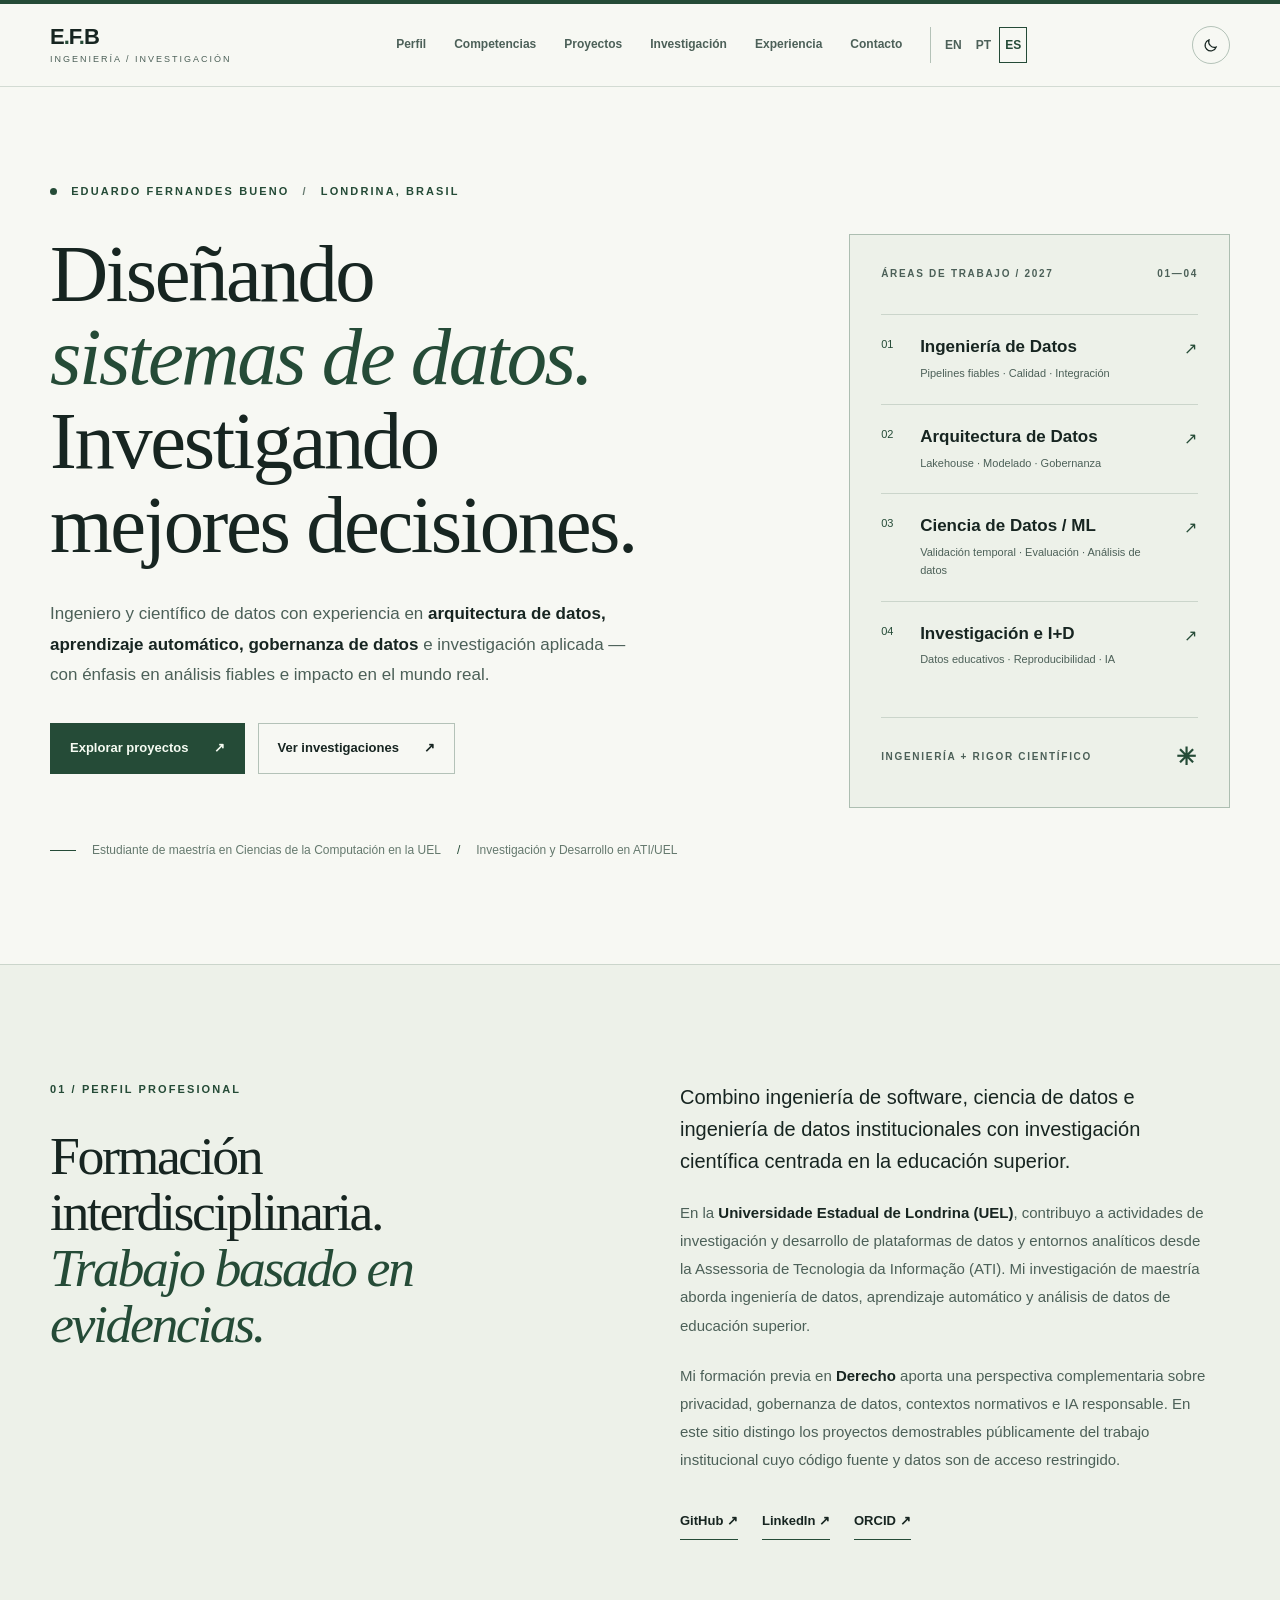
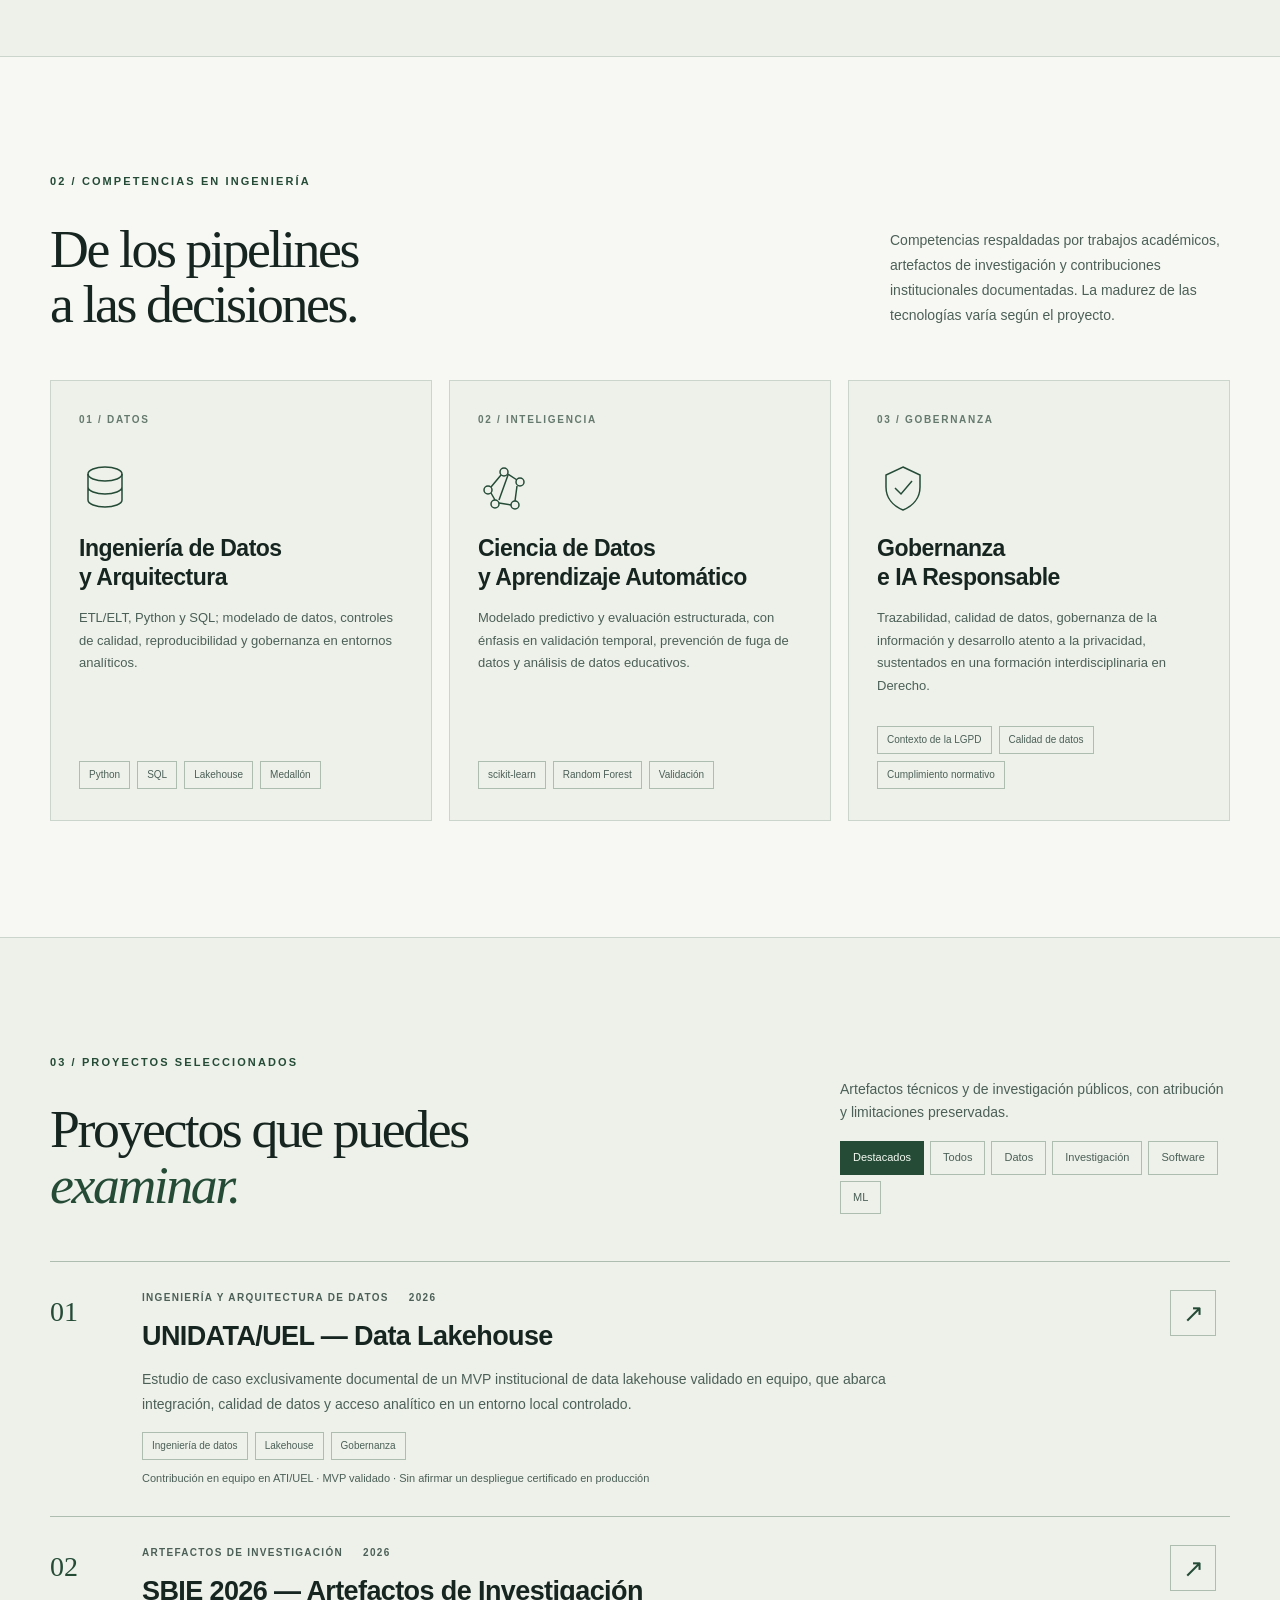
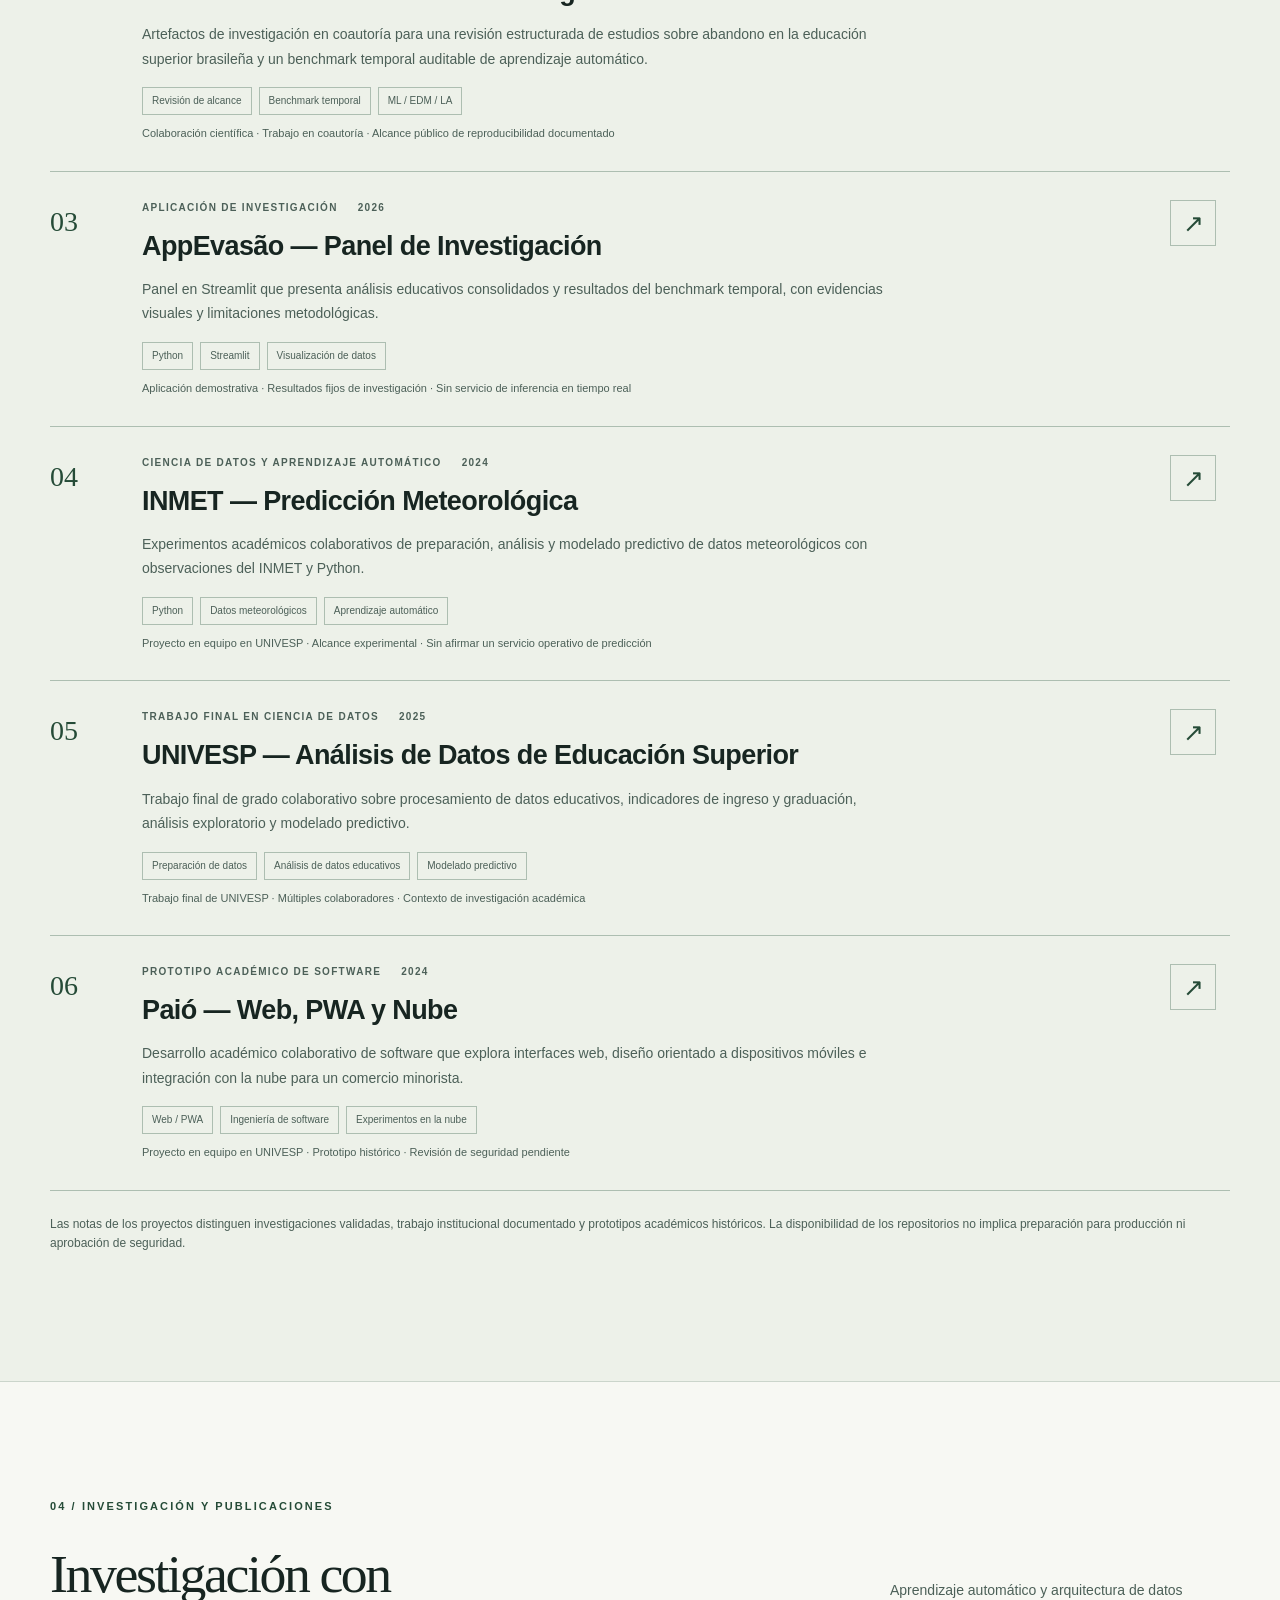
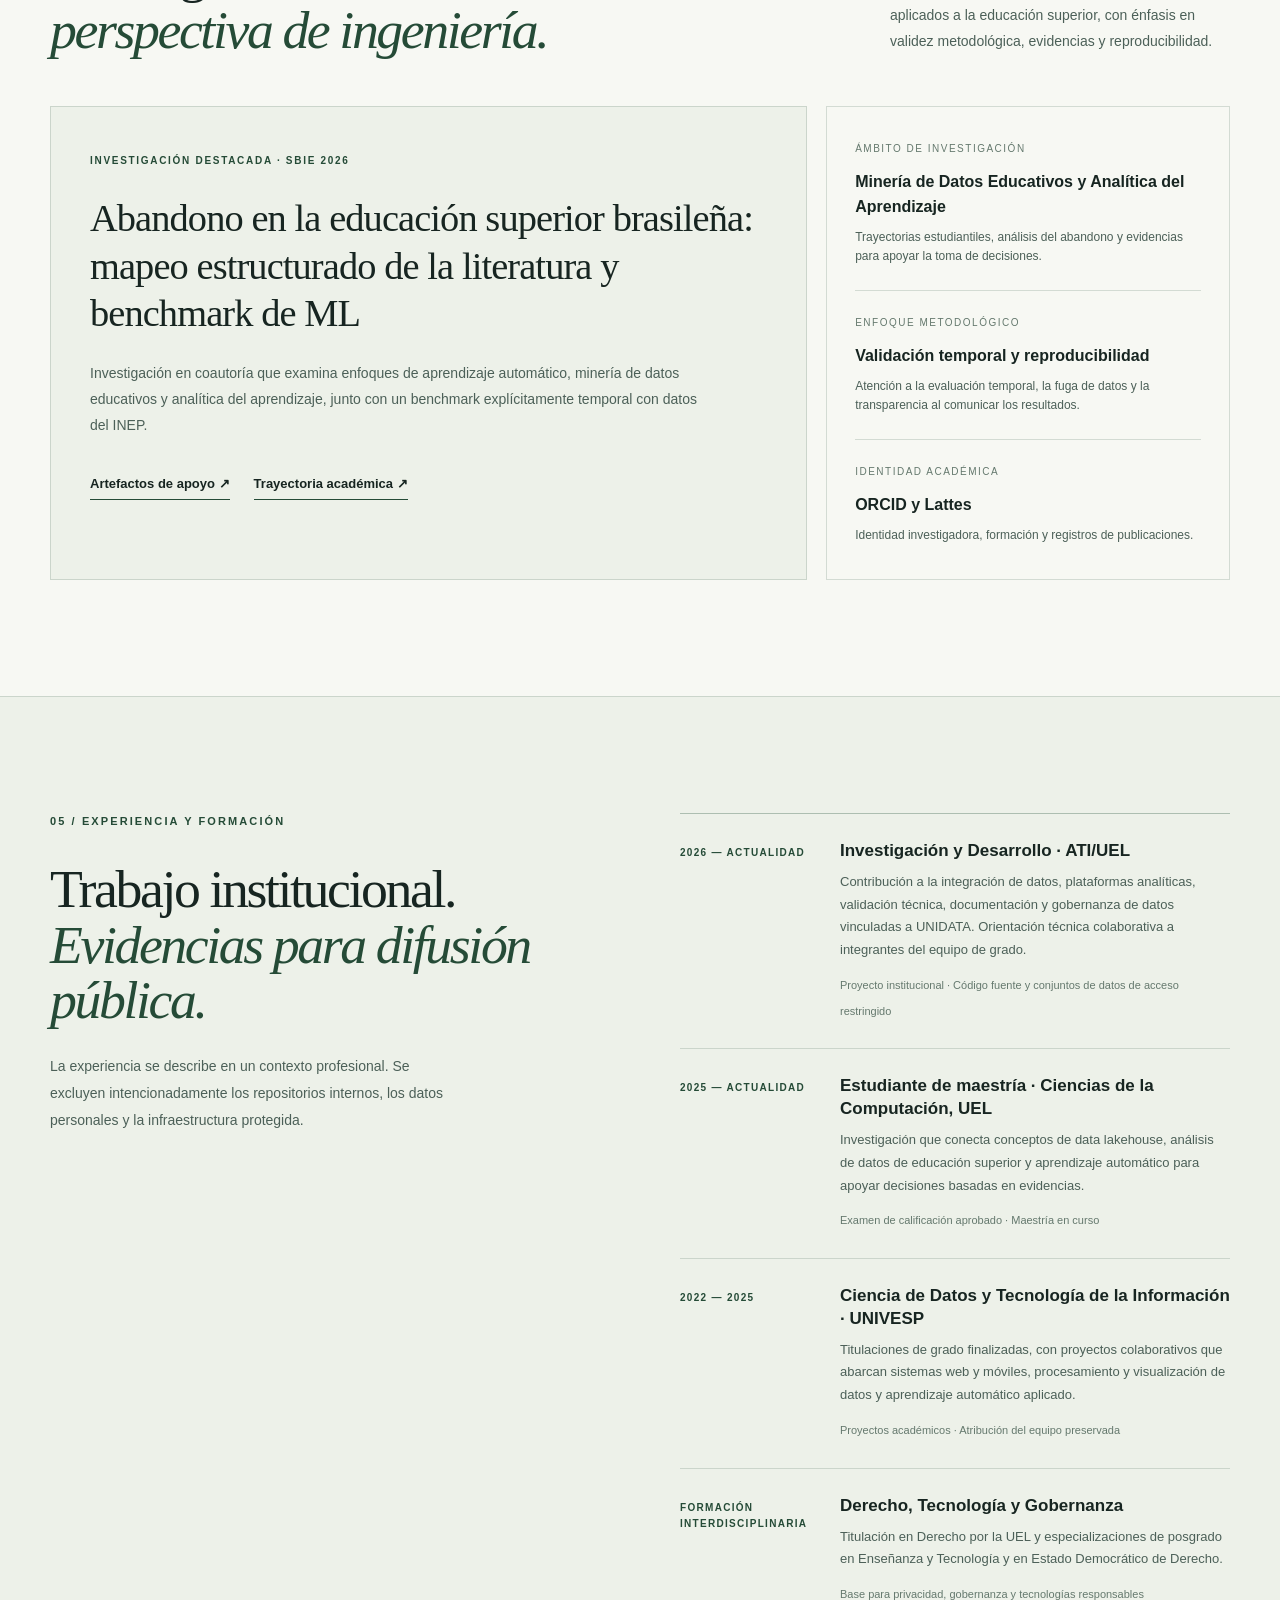
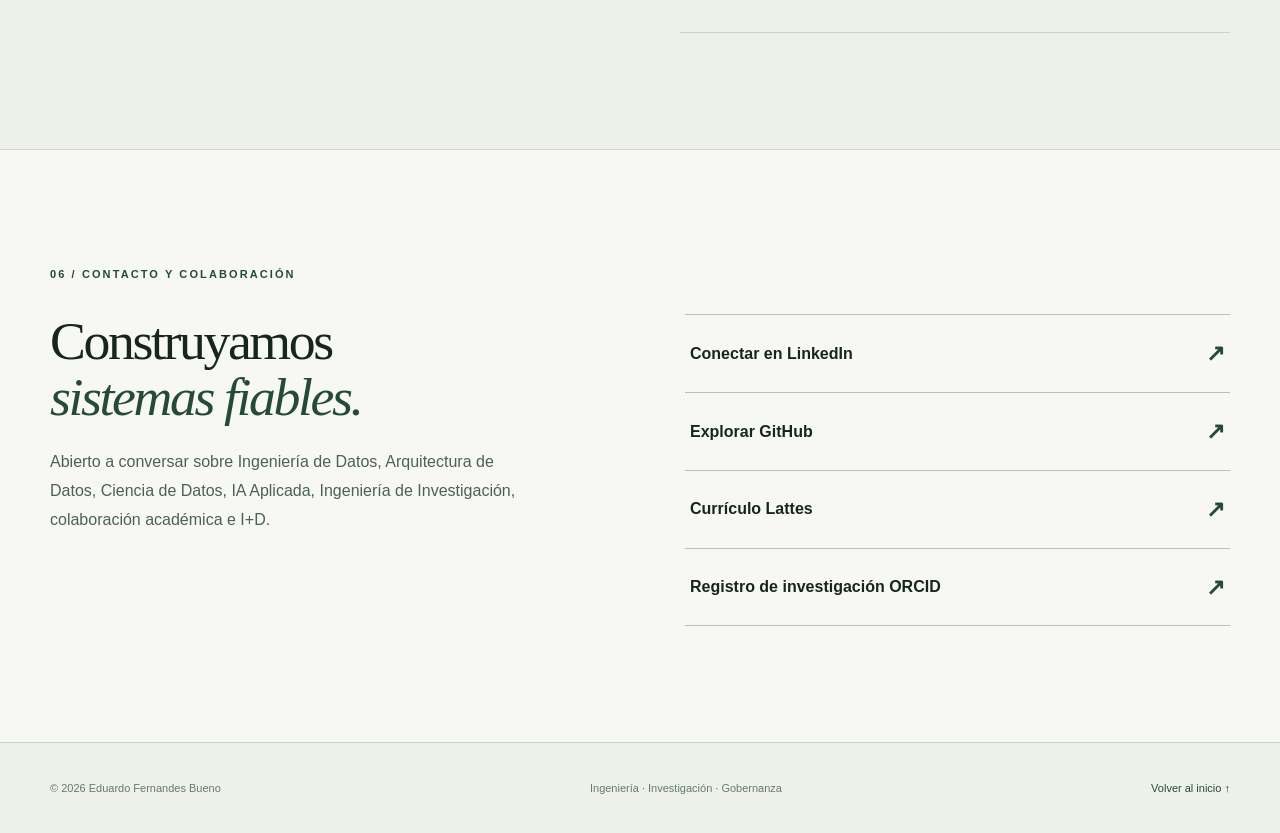
==== es/index.html @ fa6a8253 "feat(portfolio): add English Portuguese and Spanish language editions" ====
<!doctype html>
<html lang="es" data-theme="dark">
<head>
  <meta charset="utf-8">
  <meta name="viewport" content="width=device-width, initial-scale=1">
  <meta name="color-scheme" content="dark light">
  <meta name="description" content="Eduardo Fernandes Bueno — Ingeniero de Datos, Científico de Datos y estudiante de maestría en la UEL. Portafolio de arquitectura de datos, investigación en ML, gobernanza de datos e I+D aplicado.">
  <meta name="author" content="Eduardo Fernandes Bueno">
  <meta name="robots" content="index, follow">
  <link rel="canonical" href="https://eduardofernandesbueno.github.io/es/">
  <link rel="alternate" hreflang="en" href="https://eduardofernandesbueno.github.io/">
  <link rel="alternate" hreflang="pt-BR" href="https://eduardofernandesbueno.github.io/pt/">
  <link rel="alternate" hreflang="es" href="https://eduardofernandesbueno.github.io/es/">
  <link rel="alternate" hreflang="x-default" href="https://eduardofernandesbueno.github.io/">
  <meta property="og:locale" content="es_ES">
  <meta property="og:locale:alternate" content="en_US">
  <meta property="og:locale:alternate" content="pt_BR">
  <meta property="og:type" content="website">
  <meta property="og:site_name" content="Eduardo Fernandes Bueno · Ingeniería e Investigación">
  <meta property="og:title" content="Eduardo Fernandes Bueno | Ingeniería de Datos, ML e Investigación">
  <meta property="og:description" content="Ingeniería de datos basada en evidencias, aprendizaje automático aplicado e investigación en la intersección de tecnología, gobernanza y educación superior.">
  <meta property="og:url" content="https://eduardofernandesbueno.github.io/es/">
  <meta name="twitter:card" content="summary">
  <meta name="theme-color" content="#0d171a">
  <link rel="icon" href="/assets/favicon.svg" type="image/svg+xml">
  <link rel="stylesheet" href="/styles.css">
  <title>Eduardo Fernandes Bueno — Ingeniería de Datos, Aprendizaje Automático e Investigación</title>
  <script type="application/ld+json">
{
  "@context": "https://schema.org",
  "@graph": [
    {
      "@type": "Person",
      "name": "Eduardo Fernandes Bueno",
      "alternateName": "Eduardo F. Bueno",
      "url": "https://eduardofernandesbueno.github.io/",
      "description": "Ingeniero de Datos, Científico de Datos y estudiante de maestría en Ciencias de la Computación en la Universidade Estadual de Londrina, Brasil.",
      "affiliation": {
        "@type": "CollegeOrUniversity",
        "name": "State University of Londrina",
        "alternateName": "UEL",
        "url": "https://www.uel.br/"
      },
      "alumniOf": [
        {
          "@type": "CollegeOrUniversity",
          "name": "Virtual University of the State of São Paulo",
          "alternateName": "UNIVESP"
        },
        {
          "@type": "CollegeOrUniversity",
          "name": "State University of Londrina",
          "alternateName": "UEL"
        }
      ],
      "knowsAbout": [
        "Ingeniería de Datos",
        "Arquitectura de Datos",
        "Ciencia de Datos",
        "Aprendizaje Automático",
        "Gobernanza de Datos",
        "Minería de Datos Educativos",
        "Analítica del Aprendizaje"
      ],
      "sameAs": [
        "https://github.com/eduardofernandesbueno",
        "https://www.linkedin.com/in/eduardofernandesbueno/",
        "http://lattes.cnpq.br/8716619580595259",
        "https://orcid.org/0009-0000-8620-0211"
      ],
      "@id": "https://eduardofernandesbueno.github.io/#person"
    },
    {
      "@type": "WebPage",
      "@id": "https://eduardofernandesbueno.github.io/es/#webpage",
      "url": "https://eduardofernandesbueno.github.io/es/",
      "name": "Eduardo Fernandes Bueno — Ingeniería de Datos, Aprendizaje Automático e Investigación",
      "inLanguage": "es",
      "about": {
        "@id": "https://eduardofernandesbueno.github.io/#person"
      }
    }
  ]
}
  </script>
</head>
<body>
  <a class="skip-link" href="#main">Saltar al contenido</a>
  <div class="top-rule" aria-hidden="true"></div>
  <header class="site-header">
    <div class="container header-inner">
      <a class="brand" href="#home" aria-label="Eduardo Fernandes Bueno — inicio"><span class="brand-mark" aria-hidden="true">E<span>.</span>F<span>.</span>B</span><span class="brand-caption">INGENIERÍA / INVESTIGACIÓN</span></a>
      <nav class="site-nav" id="site-nav" aria-label="Navegación principal">
        <a href="#about">Perfil</a><a href="#expertise">Competencias</a><a href="#work">Proyectos</a><a href="#research">Investigación</a><a href="#experience">Experiencia</a><a href="#contact">Contacto</a>
        <div class="language-switcher" role="group" aria-label="Idioma"><a href="/" lang="en" hreflang="en" data-language-link aria-label="English">EN</a><a href="/pt/" lang="pt-BR" hreflang="pt-BR" data-language-link aria-label="Português brasileiro">PT</a><a href="/es/" lang="es" hreflang="es" data-language-link aria-label="Español" aria-current="page">ES</a></div>
      </nav>
      <div class="header-actions">
        <button class="icon-button" id="theme-toggle" type="button" aria-label="Cambiar tema de color" title="Alternar tema claro/oscuro"><svg aria-hidden="true" viewBox="0 0 24 24" fill="none" stroke="currentColor" stroke-width="1.7"><path d="M20 14.1A8 8 0 0 1 9.9 4 8 8 0 1 0 20 14.1Z"/></svg></button>
        <button class="icon-button mobile-menu" id="menu-toggle" type="button" aria-controls="site-nav" aria-expanded="false" aria-label="Abrir navegación"><svg aria-hidden="true" viewBox="0 0 24 24" fill="none" stroke="currentColor" stroke-width="1.8"><path d="M4 7h16M4 12h16M4 17h16"/></svg></button>
      </div>
    </div>
  </header>

  <main id="main">
    <section id="home" class="hero container" aria-labelledby="hero-title">
      <div class="hero-main">
        <p class="eyebrow"><span class="status-dot" aria-hidden="true"></span> EDUARDO FERNANDES BUENO <span class="divider-dot">/</span> LONDRINA, BRASIL</p>
        <h1 id="hero-title">Diseñando<br><em>sistemas de datos.</em><br>Investigando<br>mejores decisiones.</h1>
        <p class="hero-description">Ingeniero y científico de datos con experiencia en <strong>arquitectura de datos, aprendizaje automático, gobernanza de datos</strong> e investigación aplicada — con énfasis en análisis fiables e impacto en el mundo real.</p>
        <div class="hero-actions"><a class="button button-primary" href="#work">Explorar proyectos <span aria-hidden="true">↗</span></a><a class="button button-secondary" href="#research">Ver investigaciones <span aria-hidden="true">↗</span></a></div>
        <div class="hero-bottom"><span class="mini-rule" aria-hidden="true"></span><span>Estudiante de maestría en Ciencias de la Computación en la UEL</span><span class="slash">/</span><span>Investigación y Desarrollo en ATI/UEL</span></div>
      </div>
      <aside class="hero-panel" aria-label="Áreas de trabajo">
        <div class="panel-top"><span>ÁREAS DE TRABAJO / 2027</span><span aria-hidden="true">01—04</span></div>
        <div class="focus-list">
          <div class="focus-row"><span class="focus-number">01</span><div><strong>Ingeniería de Datos</strong><small>Pipelines fiables · Calidad · Integración</small></div><span class="focus-arrow" aria-hidden="true">↗</span></div>
          <div class="focus-row"><span class="focus-number">02</span><div><strong>Arquitectura de Datos</strong><small>Lakehouse · Modelado · Gobernanza</small></div><span class="focus-arrow" aria-hidden="true">↗</span></div>
          <div class="focus-row"><span class="focus-number">03</span><div><strong>Ciencia de Datos / ML</strong><small>Validación temporal · Evaluación · Análisis de datos</small></div><span class="focus-arrow" aria-hidden="true">↗</span></div>
          <div class="focus-row"><span class="focus-number">04</span><div><strong>Investigación e I+D</strong><small>Datos educativos · Reproducibilidad · IA</small></div><span class="focus-arrow" aria-hidden="true">↗</span></div>
        </div>
        <div class="panel-bottom"><span>INGENIERÍA + RIGOR CIENTÍFICO</span><span class="small-asterisk">✳</span></div>
      </aside>
    </section>

    <section id="about" class="section section-contrast">
      <div class="container about-grid">
        <div><p class="section-label">01 / PERFIL PROFESIONAL</p><h2>Formación interdisciplinaria.<br><em>Trabajo basado en evidencias.</em></h2></div>
        <div class="body-column"><p class="lead">Combino ingeniería de software, ciencia de datos e ingeniería de datos institucionales con investigación científica centrada en la educación superior.</p><p>En la <strong>Universidade Estadual de Londrina (UEL)</strong>, contribuyo a actividades de investigación y desarrollo de plataformas de datos y entornos analíticos desde la Assessoria de Tecnologia da Informação (ATI). Mi investigación de maestría aborda ingeniería de datos, aprendizaje automático y análisis de datos de educación superior.</p><p>Mi formación previa en <strong>Derecho</strong> aporta una perspectiva complementaria sobre privacidad, gobernanza de datos, contextos normativos e IA responsable. En este sitio distingo los proyectos demostrables públicamente del trabajo institucional cuyo código fuente y datos son de acceso restringido.</p><div class="inline-links"><a href="https://github.com/eduardofernandesbueno" target="_blank" rel="noopener noreferrer">GitHub ↗</a><a href="https://www.linkedin.com/in/eduardofernandesbueno/" target="_blank" rel="noopener noreferrer">LinkedIn ↗</a><a href="https://orcid.org/0009-0000-8620-0211" target="_blank" rel="noopener noreferrer">ORCID ↗</a></div></div>
      </div>
    </section>

    <section id="expertise" class="section container">
      <div class="section-heading"><div><p class="section-label">02 / COMPETENCIAS EN INGENIERÍA</p><h2>De los pipelines<br>a las decisiones.</h2></div><p class="section-aside">Competencias respaldadas por trabajos académicos, artefactos de investigación y contribuciones institucionales documentadas. La madurez de las tecnologías varía según el proyecto.</p></div>
      <div class="expertise-grid">
        <article class="expertise-card"><span class="card-index">01 / DATOS</span><div class="expertise-icon" aria-hidden="true"><svg viewBox="0 0 52 52" fill="none" stroke="currentColor" stroke-width="1.5"><ellipse cx="26" cy="12" rx="17" ry="7"/><path d="M9 12v13c0 4 8 7 17 7s17-3 17-7V12M9 25v13c0 4 8 7 17 7s17-3 17-7V25"/></svg></div><h3>Ingeniería de Datos<br>y Arquitectura</h3><p>ETL/ELT, Python y SQL; modelado de datos, controles de calidad, reproducibilidad y gobernanza en entornos analíticos.</p><div class="tags"><span>Python</span><span>SQL</span><span>Lakehouse</span><span>Medallón</span></div></article>
        <article class="expertise-card"><span class="card-index">02 / INTELIGENCIA</span><div class="expertise-icon" aria-hidden="true"><svg viewBox="0 0 52 52" fill="none" stroke="currentColor" stroke-width="1.5"><circle cx="10" cy="28" r="4"/><circle cx="26" cy="10" r="4"/><circle cx="42" cy="20" r="4"/><circle cx="37" cy="43" r="4"/><circle cx="17" cy="42" r="4"/><path d="m13 25 10-12m7-1 9 6m0 6-2 15M21 41l12 2M13 31l4 7m13-25-9 25"/></svg></div><h3>Ciencia de Datos<br>y Aprendizaje Automático</h3><p>Modelado predictivo y evaluación estructurada, con énfasis en validación temporal, prevención de fuga de datos y análisis de datos educativos.</p><div class="tags"><span>scikit-learn</span><span>Random Forest</span><span>Validación</span></div></article>
        <article class="expertise-card"><span class="card-index">03 / GOBERNANZA</span><div class="expertise-icon" aria-hidden="true"><svg viewBox="0 0 52 52" fill="none" stroke="currentColor" stroke-width="1.5"><path d="m26 5 17 8v12c0 11-7 19-17 23C16 44 9 36 9 25V13L26 5Z"/><path d="m18 26 6 6 11-13"/></svg></div><h3>Gobernanza<br>e IA Responsable</h3><p>Trazabilidad, calidad de datos, gobernanza de la información y desarrollo atento a la privacidad, sustentados en una formación interdisciplinaria en Derecho.</p><div class="tags"><span>Contexto de la LGPD</span><span>Calidad de datos</span><span>Cumplimiento normativo</span></div></article>
      </div>
    </section>

    <section id="work" class="section section-work">
      <div class="container">
        <div class="section-heading"><div><p class="section-label">03 / PROYECTOS SELECCIONADOS</p><h2>Proyectos que puedes<br><em>examinar.</em></h2></div><div class="work-tools"><p>Artefactos técnicos y de investigación públicos, con atribución y limitaciones preservadas.</p><div class="filter-controls" role="group" aria-label="Filtrar proyectos seleccionados"><button type="button" class="filter active" data-filter="featured" aria-pressed="true">Destacados</button><button type="button" class="filter" data-filter="all" aria-pressed="false">Todos</button><button type="button" class="filter" data-filter="data" aria-pressed="false">Datos</button><button type="button" class="filter" data-filter="research" aria-pressed="false">Investigación</button><button type="button" class="filter" data-filter="software" aria-pressed="false">Software</button><button type="button" class="filter" data-filter="ml" aria-pressed="false">ML</button></div></div></div>
        <div class="projects" id="project-list">
          <article class="project" data-categories="data research">
            <div class="project-number" aria-hidden="true">01</div>
            <div class="project-content">
              <div class="project-meta"><span>INGENIERÍA Y ARQUITECTURA DE DATOS</span><span>2026</span></div>
              <h3>UNIDATA/UEL — Data Lakehouse</h3>
              <p>Estudio de caso exclusivamente documental de un MVP institucional de data lakehouse validado en equipo, que abarca integración, calidad de datos y acceso analítico en un entorno local controlado.</p>
              <div class="project-tags"><span>Ingeniería de datos</span><span>Lakehouse</span><span>Gobernanza</span></div>
              <div class="project-note">Contribución en equipo en ATI/UEL · MVP validado · Sin afirmar un despliegue certificado en producción</div>
            </div>
            <a class="project-link" href="https://github.com/eduardofernandesbueno/unidata-uel-data-lakehouse-2026" target="_blank" rel="noopener noreferrer" aria-label="Abrir repositorio UNIDATA/UEL — Data Lakehouse (se abre en una pestaña nueva)"><span aria-hidden="true">↗</span></a>
          </article>
          <article class="project" data-categories="research ml">
            <div class="project-number" aria-hidden="true">02</div>
            <div class="project-content">
              <div class="project-meta"><span>ARTEFACTOS DE INVESTIGACIÓN</span><span>2026</span></div>
              <h3>SBIE 2026 — Artefactos de Investigación</h3>
              <p>Artefactos de investigación en coautoría para una revisión estructurada de estudios sobre abandono en la educación superior brasileña y un benchmark temporal auditable de aprendizaje automático.</p>
              <div class="project-tags"><span>Revisión de alcance</span><span>Benchmark temporal</span><span>ML / EDM / LA</span></div>
              <div class="project-note">Colaboración científica · Trabajo en coautoría · Alcance público de reproducibilidad documentado</div>
            </div>
            <a class="project-link" href="https://github.com/eduardofernandesbueno/sbie2026-evasao-ensino-superior-artefatos" target="_blank" rel="noopener noreferrer" aria-label="Abrir repositorio SBIE 2026 — Artefactos de Investigación (se abre en una pestaña nueva)"><span aria-hidden="true">↗</span></a>
          </article>
          <article class="project" data-categories="research software ml">
            <div class="project-number" aria-hidden="true">03</div>
            <div class="project-content">
              <div class="project-meta"><span>APLICACIÓN DE INVESTIGACIÓN</span><span>2026</span></div>
              <h3>AppEvasão — Panel de Investigación</h3>
              <p>Panel en Streamlit que presenta análisis educativos consolidados y resultados del benchmark temporal, con evidencias visuales y limitaciones metodológicas.</p>
              <div class="project-tags"><span>Python</span><span>Streamlit</span><span>Visualización de datos</span></div>
              <div class="project-note">Aplicación demostrativa · Resultados fijos de investigación · Sin servicio de inferencia en tiempo real</div>
            </div>
            <a class="project-link" href="https://github.com/eduardofernandesbueno/appevasao-sbie-deploy" target="_blank" rel="noopener noreferrer" aria-label="Abrir repositorio AppEvasão — Panel de Investigación (se abre en una pestaña nueva)"><span aria-hidden="true">↗</span></a>
          </article>
          <article class="project" data-categories="data ml">
            <div class="project-number" aria-hidden="true">04</div>
            <div class="project-content">
              <div class="project-meta"><span>CIENCIA DE DATOS Y APRENDIZAJE AUTOMÁTICO</span><span>2024</span></div>
              <h3>INMET — Predicción Meteorológica</h3>
              <p>Experimentos académicos colaborativos de preparación, análisis y modelado predictivo de datos meteorológicos con observaciones del INMET y Python.</p>
              <div class="project-tags"><span>Python</span><span>Datos meteorológicos</span><span>Aprendizaje automático</span></div>
              <div class="project-note">Proyecto en equipo en UNIVESP · Alcance experimental · Sin afirmar un servicio operativo de predicción</div>
            </div>
            <a class="project-link" href="https://github.com/eduardofernandesbueno/project-04-univesp-inmet-weather-forecasting-2024" target="_blank" rel="noopener noreferrer" aria-label="Abrir repositorio INMET — Predicción Meteorológica (se abre en una pestaña nueva)"><span aria-hidden="true">↗</span></a>
          </article>
          <article class="project" data-categories="data ml">
            <div class="project-number" aria-hidden="true">05</div>
            <div class="project-content">
              <div class="project-meta"><span>TRABAJO FINAL EN CIENCIA DE DATOS</span><span>2025</span></div>
              <h3>UNIVESP — Análisis de Datos de Educación Superior</h3>
              <p>Trabajo final de grado colaborativo sobre procesamiento de datos educativos, indicadores de ingreso y graduación, análisis exploratorio y modelado predictivo.</p>
              <div class="project-tags"><span>Preparación de datos</span><span>Análisis de datos educativos</span><span>Modelado predictivo</span></div>
              <div class="project-note">Trabajo final de UNIVESP · Múltiples colaboradores · Contexto de investigación académica</div>
            </div>
            <a class="project-link" href="https://github.com/eduardofernandesbueno/univesp-higher-education-dropout-2025" target="_blank" rel="noopener noreferrer" aria-label="Abrir repositorio UNIVESP — Análisis de Datos de Educación Superior (se abre en una pestaña nueva)"><span aria-hidden="true">↗</span></a>
          </article>
          <article class="project" data-categories="software">
            <div class="project-number" aria-hidden="true">06</div>
            <div class="project-content">
              <div class="project-meta"><span>PROTOTIPO ACADÉMICO DE SOFTWARE</span><span>2024</span></div>
              <h3>Paió — Web, PWA y Nube</h3>
              <p>Desarrollo académico colaborativo de software que explora interfaces web, diseño orientado a dispositivos móviles e integración con la nube para un comercio minorista.</p>
              <div class="project-tags"><span>Web / PWA</span><span>Ingeniería de software</span><span>Experimentos en la nube</span></div>
              <div class="project-note">Proyecto en equipo en UNIVESP · Prototipo histórico · Revisión de seguridad pendiente</div>
            </div>
            <a class="project-link" href="https://github.com/eduardofernandesbueno/project-03-univesp-paio-pwa-cloud-app-2024" target="_blank" rel="noopener noreferrer" aria-label="Abrir repositorio Paió — Web, PWA y Nube (se abre en una pestaña nueva)"><span aria-hidden="true">↗</span></a>
          </article>
          <article class="project" data-categories="data research software ml" data-secondary hidden>
            <div class="project-number" aria-hidden="true">07</div>
            <div class="project-content">
              <div class="project-meta"><span>APRENDIZAJE AUTOMÁTICO EN EDUCACIÓN</span><span>2025</span></div>
              <h3>Abandono en Educación Superior — Streamlit e INEP/MEC</h3>
              <p>Aplicación exploratoria de aprendizaje automático desarrollada en una asignatura de maestría de la UEL, que combina Python, Streamlit, Pandas y scikit-learn para analizar datos educativos y experimentar de forma interactiva con modelos usando datos del INEP/MEC.</p>
              <div class="project-tags"><span>Python</span><span>Streamlit</span><span>scikit-learn</span></div>
              <div class="project-note">Prototipo experimental académico · Limitaciones de evaluación de modelos documentadas</div>
            </div>
            <a class="project-link" href="https://github.com/eduardofernandesbueno/streamlit-evasao-inep-2025" target="_blank" rel="noopener noreferrer" aria-label="Abrir repositorio Abandono en Educación Superior — Streamlit e INEP/MEC (se abre en una pestaña nueva)"><span aria-hidden="true">↗</span></a>
          </article>
          <article class="project" data-categories="data ml" data-secondary hidden>
            <div class="project-number" aria-hidden="true">08</div>
            <div class="project-content">
              <div class="project-meta"><span>CIENCIA DE DATOS EXPLORATORIA</span><span>2025</span></div>
              <h3>Educación Superior — Experimentos de ML</h3>
              <p>Extensión experimental del trabajo final de Ciencia de Datos de UNIVESP, que explora Python, flujos de trabajo en Jupyter Notebook, organización y preprocesamiento de datos y métodos de aprendizaje automático aplicados a la educación.</p>
              <div class="project-tags"><span>Python</span><span>Jupyter</span><span>Preprocesamiento de datos</span></div>
              <div class="project-note">Trabajo académico exploratorio · No se presenta como un pipeline completo y validado para producción</div>
            </div>
            <a class="project-link" href="https://github.com/eduardofernandesbueno/higher-education-ml-experiments-2025" target="_blank" rel="noopener noreferrer" aria-label="Abrir repositorio Educación Superior — Experimentos de ML (se abre en una pestaña nueva)"><span aria-hidden="true">↗</span></a>
          </article>
          <article class="project" data-categories="research software data" data-secondary hidden>
            <div class="project-number" aria-hidden="true">09</div>
            <div class="project-content">
              <div class="project-meta"><span>INTERACCIÓN PERSONA–ORDENADOR</span><span>2025</span></div>
              <h3>Análisis de Datos Educativos — IPO y Accesibilidad</h3>
              <p>Trabajo colaborativo de una asignatura de maestría de la UEL que investiga usabilidad, accesibilidad e interacción con paneles educativos mediante las heurísticas de Nielsen, los principios de WCAG 2.2 y mejoras exploratorias de interfaz.</p>
              <div class="project-tags"><span>IPO</span><span>WCAG 2.2</span><span>Accesibilidad</span></div>
              <div class="project-note">Trabajo académico colaborativo de asignatura · Evaluación exploratoria, sin certificación de conformidad en accesibilidad</div>
            </div>
            <a class="project-link" href="https://github.com/eduardofernandesbueno/uel-hci-educational-dashboard-2025" target="_blank" rel="noopener noreferrer" aria-label="Abrir repositorio Análisis de Datos Educativos — IPO y Accesibilidad (se abre en una pestaña nueva)"><span aria-hidden="true">↗</span></a>
          </article>
          <article class="project" data-categories="software data" data-secondary hidden>
            <div class="project-number" aria-hidden="true">10</div>
            <div class="project-content">
              <div class="project-meta"><span>WEB FULL-STACK Y NUBE</span><span>2023</span></div>
              <h3>Paió — Web Full-Stack e Integración con la Nube</h3>
              <p>Proyecto colaborativo de UNIVESP que amplía una aplicación web de gestión de clientes con HTML5, CSS3, Bootstrap, JavaScript, PHP, MySQL, integración con Microsoft Azure y evaluación exploratoria de accesibilidad.</p>
              <div class="project-tags"><span>PHP</span><span>MySQL</span><span>Microsoft Azure</span></div>
              <div class="project-note">Software académico colaborativo · Prototipo histórico y experimentos de integración con la nube</div>
            </div>
            <a class="project-link" href="https://github.com/eduardofernandesbueno/project-02-univesp-paio-web-cloud-2023" target="_blank" rel="noopener noreferrer" aria-label="Abrir repositorio Paió — Web Full-Stack e Integración con la Nube (se abre en una pestaña nueva)"><span aria-hidden="true">↗</span></a>
          </article>
          <article class="project" data-categories="software data" data-secondary hidden>
            <div class="project-number" aria-hidden="true">11</div>
            <div class="project-content">
              <div class="project-meta"><span>DESARROLLO WEB FULL-STACK</span><span>2023</span></div>
              <h3>Paió — Aplicación Web de Gestión de Clientes</h3>
              <p>Prototipo inicial de aplicación web colaborativa de UNIVESP para el registro de clientes y la persistencia de datos relacionales con HTML5, CSS3, Bootstrap, PHP, SQL y MySQL.</p>
              <div class="project-tags"><span>PHP</span><span>MySQL</span><span>Bootstrap</span></div>
              <div class="project-note">Prototipo académico colaborativo · Integración con base de datos local e implementación histórica</div>
            </div>
            <a class="project-link" href="https://github.com/eduardofernandesbueno/project-01-univesp-paio-customer-management-2023" target="_blank" rel="noopener noreferrer" aria-label="Abrir repositorio Paió — Aplicación Web de Gestión de Clientes (se abre en una pestaña nueva)"><span aria-hidden="true">↗</span></a>
          </article>
        </div>
        <p class="work-footnote">Las notas de los proyectos distinguen investigaciones validadas, trabajo institucional documentado y prototipos académicos históricos. La disponibilidad de los repositorios no implica preparación para producción ni aprobación de seguridad.</p>
      </div>

    </section>

    <section id="research" class="section container">
      <div class="section-heading"><div><p class="section-label">04 / INVESTIGACIÓN Y PUBLICACIONES</p><h2>Investigación con<br><em>perspectiva de ingeniería.</em></h2></div><p class="section-aside">Aprendizaje automático y arquitectura de datos aplicados a la educación superior, con énfasis en validez metodológica, evidencias y reproducibilidad.</p></div>
      <div class="research-layout"><div class="research-feature"><span class="research-tag">INVESTIGACIÓN DESTACADA · SBIE 2026</span><h3>Abandono en la educación superior brasileña: mapeo estructurado de la literatura y benchmark de ML</h3><p>Investigación en coautoría que examina enfoques de aprendizaje automático, minería de datos educativos y analítica del aprendizaje, junto con un benchmark explícitamente temporal con datos del INEP.</p><div class="research-actions"><a class="text-arrow" href="https://github.com/eduardofernandesbueno/sbie2026-evasao-ensino-superior-artefatos" target="_blank" rel="noopener noreferrer">Artefactos de apoyo <span aria-hidden="true">↗</span></a><a class="text-arrow" href="http://lattes.cnpq.br/8716619580595259" target="_blank" rel="noopener noreferrer">Trayectoria académica <span aria-hidden="true">↗</span></a></div></div><div class="research-side"><div class="side-item"><span>ÁMBITO DE INVESTIGACIÓN</span><strong>Minería de Datos Educativos y Analítica del Aprendizaje</strong><p>Trayectorias estudiantiles, análisis del abandono y evidencias para apoyar la toma de decisiones.</p></div><div class="side-item"><span>ENFOQUE METODOLÓGICO</span><strong>Validación temporal y reproducibilidad</strong><p>Atención a la evaluación temporal, la fuga de datos y la transparencia al comunicar los resultados.</p></div><div class="side-item"><span>IDENTIDAD ACADÉMICA</span><strong>ORCID y Lattes</strong><p>Identidad investigadora, formación y registros de publicaciones.</p></div></div></div>
    </section>

    <section id="experience" class="section section-contrast"><div class="container experience-grid"><div><p class="section-label">05 / EXPERIENCIA Y FORMACIÓN</p><h2>Trabajo institucional.<br><em>Evidencias para difusión pública.</em></h2><p class="experience-intro">La experiencia se describe en un contexto profesional. Se excluyen intencionadamente los repositorios internos, los datos personales y la infraestructura protegida.</p></div><div class="timeline"><article class="timeline-item"><span>2026 — ACTUALIDAD</span><div><h3>Investigación y Desarrollo · ATI/UEL</h3><p>Contribución a la integración de datos, plataformas analíticas, validación técnica, documentación y gobernanza de datos vinculadas a UNIDATA. Orientación técnica colaborativa a integrantes del equipo de grado.</p><small>Proyecto institucional · Código fuente y conjuntos de datos de acceso restringido</small></div></article><article class="timeline-item"><span>2025 — ACTUALIDAD</span><div><h3>Estudiante de maestría · Ciencias de la Computación, UEL</h3><p>Investigación que conecta conceptos de data lakehouse, análisis de datos de educación superior y aprendizaje automático para apoyar decisiones basadas en evidencias.</p><small>Examen de calificación aprobado · Maestría en curso</small></div></article><article class="timeline-item"><span>2022 — 2025</span><div><h3>Ciencia de Datos y Tecnología de la Información · UNIVESP</h3><p>Titulaciones de grado finalizadas, con proyectos colaborativos que abarcan sistemas web y móviles, procesamiento y visualización de datos y aprendizaje automático aplicado.</p><small>Proyectos académicos · Atribución del equipo preservada</small></div></article><article class="timeline-item"><span>FORMACIÓN INTERDISCIPLINARIA</span><div><h3>Derecho, Tecnología y Gobernanza</h3><p>Titulación en Derecho por la UEL y especializaciones de posgrado en Enseñanza y Tecnología y en Estado Democrático de Derecho.</p><small>Base para privacidad, gobernanza y tecnologías responsables</small></div></article></div></div></section>

    <section id="contact" class="section contact-section container"><p class="section-label">06 / CONTACTO Y COLABORACIÓN</p><div class="contact-grid"><div><h2>Construyamos<br><em>sistemas fiables.</em></h2><p>Abierto a conversar sobre Ingeniería de Datos, Arquitectura de Datos, Ciencia de Datos, IA Aplicada, Ingeniería de Investigación, colaboración académica e I+D.</p></div><div class="contact-links"><a href="https://www.linkedin.com/in/eduardofernandesbueno/" target="_blank" rel="noopener noreferrer"><span>Conectar en LinkedIn</span><span aria-hidden="true">↗</span></a><a href="https://github.com/eduardofernandesbueno" target="_blank" rel="noopener noreferrer"><span>Explorar GitHub</span><span aria-hidden="true">↗</span></a><a href="http://lattes.cnpq.br/8716619580595259" target="_blank" rel="noopener noreferrer"><span>Currículo Lattes</span><span aria-hidden="true">↗</span></a><a href="https://orcid.org/0009-0000-8620-0211" target="_blank" rel="noopener noreferrer"><span>Registro de investigación ORCID</span><span aria-hidden="true">↗</span></a></div></div></section>
  </main>
  <footer class="site-footer"><div class="container footer-inner"><span>© <span id="year">2026</span> Eduardo Fernandes Bueno</span><span>Ingeniería · Investigación · Gobernanza</span><a href="#home">Volver al inicio ↑</a></div></footer>
  <script src="/script.js" defer></script>
</body>
</html>
---- styles.css ----
:root {--bg:#0d171a;--bg-2:#101e20;--bg-3:#152429;--ink:#f1f4ee;--muted:#a5b3b0;--quiet:#7e918e;--accent:#d3f2ca;--accent-dark:#17271f;--border:rgba(205,228,217,.15);--border-strong:rgba(205,228,217,.28);--body-font:ui-sans-serif,-apple-system,BlinkMacSystemFont,"Segoe UI",Arial,sans-serif;--display-font:Georgia,"Times New Roman",serif}
html[data-theme="light"] {--bg:#f7f8f3;--bg-2:#edf1e9;--bg-3:#e4eadf;--ink:#172521;--muted:#4c6058;--quiet:#65796e;--accent:#254b37;--accent-dark:#f5fbf2;--border:rgba(26,71,48,.16);--border-strong:rgba(26,71,48,.3)}
*{box-sizing:border-box}html{scroll-behavior:smooth;scroll-padding-top:88px}body{background:var(--bg);color:var(--ink);font:400 16px/1.6 var(--body-font);margin:0;-webkit-font-smoothing:antialiased}a{color:inherit;text-decoration:none}a:focus-visible,button:focus-visible{outline:3px solid var(--accent);outline-offset:4px}button{font:inherit}button,a{ -webkit-tap-highlight-color:transparent}::selection{background:var(--accent);color:var(--bg)}.container{width:min(1180px,calc(100% - 80px));margin-inline:auto}.top-rule{height:4px;background:var(--accent)}.skip-link{position:absolute;left:16px;top:-80px;padding:10px;background:var(--accent);color:var(--bg);z-index:1000}.skip-link:focus{top:12px}.site-header{position:sticky;top:0;z-index:40;background:var(--bg);border-bottom:1px solid var(--border)}.header-inner{min-height:82px;display:flex;align-items:center;justify-content:space-between;gap:26px}.brand{display:flex;flex-direction:column;line-height:1}.brand-mark{font-weight:800;font-size:22px;letter-spacing:-1px}.brand-mark span{color:var(--accent)}.brand-caption{font-size:9px;letter-spacing:2px;color:var(--muted);margin-top:7px}.site-nav{display:flex;gap:28px;align-items:center}.site-nav a{color:var(--muted);font-size:12px;font-weight:600;transition:color .2s}.site-nav a:hover{color:var(--ink)}.header-actions{display:flex;gap:8px}.icon-button{background:transparent;color:var(--ink);border:1px solid var(--border-strong);width:38px;height:38px;display:inline-grid;place-items:center;border-radius:50%;cursor:pointer}.icon-button svg{width:17px;height:17px}.mobile-menu{display:none}.hero{display:grid;grid-template-columns:minmax(0,1.6fr) minmax(320px,.82fr);gap:56px;padding-block:96px 104px;align-items:center}.eyebrow,.section-label{font-size:11px;letter-spacing:2.1px;font-weight:700;color:var(--accent);margin:0 0 31px}.status-dot{display:inline-block;width:7px;height:7px;border-radius:50%;background:var(--accent);margin-right:9px}.divider-dot{color:var(--quiet);padding-inline:8px}.hero h1,.section h2{font-family:var(--display-font);font-weight:400;line-height:1.04;letter-spacing:-2.4px}.hero h1{font-size:clamp(58px,6.3vw,96px);margin:0 0 32px}.hero h1 em,.section h2 em{font-weight:400;color:var(--accent)}.hero-description{color:var(--muted);font-size:17px;max-width:590px;margin:0 0 32px;line-height:1.8}.hero-description strong{color:var(--ink);font-weight:550}.hero-actions{display:flex;flex-wrap:wrap;gap:13px;margin-bottom:67px}.button{display:inline-flex;align-items:center;justify-content:space-between;gap:25px;padding:14px 19px;min-width:190px;font-size:13px;font-weight:700;border:1px solid var(--border-strong);transition:transform .2s,background .2s}.button:hover{transform:translateY(-2px)}.button-primary{background:var(--accent);color:var(--accent-dark);border-color:var(--accent)}.button-secondary{color:var(--ink)}.hero-bottom{display:flex;gap:16px;flex-wrap:wrap;align-items:center;color:var(--quiet);font-size:12px}.mini-rule{width:26px;height:1px;background:var(--accent)}.slash{color:var(--accent)}.hero-panel{border:1px solid var(--border-strong);background:var(--bg-2);padding:31px}.panel-top,.panel-bottom{display:flex;justify-content:space-between;align-items:center;font-weight:700;letter-spacing:1.7px;font-size:10px;color:var(--muted)}.focus-list{padding:32px 0 27px}.focus-row{display:grid;grid-template-columns:24px 1fr 14px;gap:15px;align-items:start;border-top:1px solid var(--border);padding:21px 0}.focus-number{color:var(--accent);font-size:11px}.focus-row strong{display:block;font-size:17px;line-height:1.35;margin-bottom:6px}.focus-row small{display:block;font-size:11px;color:var(--muted)}.focus-arrow{color:var(--accent)}.panel-bottom{border-top:1px solid var(--border);padding-top:20px}.small-asterisk{font-size:24px;color:var(--accent)}.section{padding-block:116px}.section-contrast{background:var(--bg-2);border-block:1px solid var(--border)}.about-grid,.experience-grid{display:grid;grid-template-columns:1fr 1fr;gap:80px}.section h2{font-size:clamp(40px,4.2vw,66px);margin:0}.body-column{max-width:530px;color:var(--muted);font-size:15px;line-height:1.88}.body-column p{margin:0 0 22px}.body-column .lead{font-size:20px;line-height:1.6;color:var(--ink)}.body-column strong{color:var(--ink);font-weight:650}.inline-links{display:flex;flex-wrap:wrap;gap:24px;margin-top:35px}.inline-links a,.text-arrow{font-size:13px;font-weight:700;border-bottom:1px solid var(--accent);padding-bottom:5px;color:var(--ink)}.section-heading{display:flex;justify-content:space-between;gap:40px;align-items:end;margin-bottom:47px}.section-heading h2{margin:0}.section-aside{max-width:340px;font-size:14px;color:var(--muted);margin:0 0 5px;line-height:1.8}.expertise-grid{display:grid;grid-template-columns:repeat(3,minmax(0,1fr));gap:17px}.expertise-card{border:1px solid var(--border);padding:31px 28px;background:var(--bg-2);min-height:408px;display:flex;flex-direction:column}.card-index{font-size:10px;letter-spacing:1.7px;color:var(--quiet);font-weight:700}.expertise-icon{width:58px;height:58px;color:var(--accent);margin-top:34px}.expertise-icon svg{width:52px;height:52px}.expertise-card h3{font-size:23px;line-height:1.25;letter-spacing:-.5px;margin:14px 0 15px}.expertise-card p{color:var(--muted);font-size:13px;line-height:1.75;margin:0 0 28px}.tags,.project-tags{display:flex;flex-wrap:wrap;gap:7px;margin-top:auto}.tags span,.project-tags span{font-size:10px;border:1px solid var(--border-strong);color:var(--muted);padding:5px 9px}.section-work{background:var(--bg-2);border-block:1px solid var(--border)}.work-tools{max-width:390px}.work-tools p{color:var(--muted);font-size:14px;margin:0 0 18px}.filter-controls{display:flex;flex-wrap:wrap;gap:6px}.filter{border:1px solid var(--border-strong);background:transparent;color:var(--muted);padding:7px 12px;font-size:11px;cursor:pointer}.filter.active,.filter:hover{background:var(--accent);color:var(--accent-dark);border-color:var(--accent)}.projects{border-top:1px solid var(--border-strong)}.project{display:grid;grid-template-columns:70px 1fr 60px;gap:22px;padding:28px 0;border-bottom:1px solid var(--border-strong);align-items:start}.project[hidden]{display:none}.project-number{font-family:var(--display-font);font-size:28px;color:var(--accent)}.project-content{min-width:0}.project-meta{display:flex;flex-wrap:wrap;gap:6px 20px;letter-spacing:1.3px;font-size:10px;color:var(--muted);font-weight:700}.project h3{font-size:27px;letter-spacing:-.6px;margin:9px 0}.project-content>p{color:var(--muted);font-size:14px;max-width:750px;line-height:1.75;margin:0 0 16px}.project-tags{margin:0 0 10px}.project-note{font-size:11px;color:var(--muted)}.project-link{border:1px solid var(--border-strong);height:46px;width:46px;display:grid;place-items:center;font-size:25px;color:var(--accent);transition:background .2s}.project-link:hover{background:var(--bg-3)}.work-footnote{font-size:12px;color:var(--muted);margin-top:24px}.research-layout{display:grid;grid-template-columns:1.5fr .8fr;gap:19px}.research-feature{background:var(--bg-2);padding:39px;border:1px solid var(--border)}.research-tag{font-size:10px;letter-spacing:1.7px;color:var(--accent);font-weight:700}.research-feature h3{font-family:var(--display-font);font-size:clamp(31px,3vw,44px);font-weight:400;line-height:1.23;letter-spacing:-.9px;margin:24px 0}.research-feature p{color:var(--muted);font-size:14px;line-height:1.85;max-width:620px}.research-actions{display:flex;flex-wrap:wrap;gap:24px;margin-top:35px}.research-side{border:1px solid var(--border);padding:10px 28px}.side-item{border-bottom:1px solid var(--border);padding:24px 0}.side-item:last-child{border-bottom:0}.side-item>span{display:block;font-size:10px;letter-spacing:1.5px;color:var(--quiet);margin-bottom:12px}.side-item strong{font-size:16px}.side-item p{color:var(--muted);font-size:12px;margin:8px 0 0}.experience-intro{color:var(--muted);max-width:400px;margin-top:24px;font-size:14px;line-height:1.9}.timeline{border-top:1px solid var(--border-strong)}.timeline-item{display:grid;grid-template-columns:140px 1fr;gap:20px;border-bottom:1px solid var(--border);padding:26px 0}.timeline-item>span{font-size:10px;letter-spacing:1.3px;color:var(--accent);font-weight:700;margin-top:5px}.timeline-item h3{font-size:17px;line-height:1.35;margin:0 0 8px}.timeline-item p{font-size:13px;color:var(--muted);line-height:1.75;margin:0 0 9px}.timeline-item small{font-size:11px;color:var(--quiet)}.contact-grid{display:grid;grid-template-columns:1fr 1fr;gap:90px}.contact-grid p{max-width:480px;color:var(--muted);margin-top:22px;line-height:1.8}.contact-links{border-top:1px solid var(--border-strong)}.contact-links a{display:flex;justify-content:space-between;align-items:center;font-weight:650;font-size:16px;border-bottom:1px solid var(--border-strong);padding:20px 5px}.contact-links a span:last-child{font-size:23px;color:var(--accent)}.contact-links a:hover{color:var(--accent)}.site-footer{background:var(--bg-2);border-top:1px solid var(--border)}.footer-inner{min-height:90px;display:flex;align-items:center;justify-content:space-between;gap:20px;color:var(--quiet);font-size:11px}.footer-inner a{color:var(--accent)}
@media (max-width:1020px){.container{width:min(100% - 48px,1180px)}.site-nav{gap:17px}.site-nav a{font-size:11px}.hero{gap:26px;grid-template-columns:minmax(0,1fr) minmax(290px,.82fr)}.hero h1{font-size:clamp(57px,6vw,76px)}.about-grid,.experience-grid{gap:40px}.expertise-card{padding:25px 22px}.contact-grid{gap:50px}}
@media (max-width:760px){html{scroll-padding-top:70px}.container{width:calc(100% - 36px)}.header-inner{min-height:68px}.mobile-menu{display:inline-grid}.site-nav{position:absolute;top:68px;left:0;right:0;padding:12px 18px 20px;background:var(--bg);border-bottom:1px solid var(--border-strong);display:none;flex-direction:column;align-items:stretch;gap:0}.site-nav.open{display:flex}.site-nav a{font-size:14px;padding:11px;border-bottom:1px solid var(--border)}.hero{grid-template-columns:1fr;padding-block:56px 65px;gap:34px}.hero h1{font-size:clamp(48px,10vw,74px);letter-spacing:-1.8px}.eyebrow{font-size:10px;letter-spacing:1.2px}.hero-description{font-size:15px}.hero-actions{margin-bottom:35px}.hero-bottom{font-size:11px;gap:10px}.hero-panel{padding:24px}.focus-list{padding:12px 0}.section{padding-block:77px}.section h2{letter-spacing:-1.5px}.about-grid,.experience-grid,.contact-grid{grid-template-columns:1fr;gap:32px}.section-heading{align-items:start;display:block}.section-aside{margin-top:22px;max-width:550px}.expertise-grid{grid-template-columns:1fr}.expertise-card{min-height:320px}.expertise-icon{margin-top:24px}.work-tools{margin-top:20px}.project{grid-template-columns:30px minmax(0,1fr) 44px;gap:12px;padding-block:26px}.project h3{font-size:21px}.project-link{height:44px;width:44px;font-size:20px}.research-layout{grid-template-columns:1fr}.research-feature{padding:26px}.timeline-item{grid-template-columns:100px 1fr;gap:13px}.footer-inner{flex-wrap:wrap;padding-block:25px;justify-content:flex-start}.footer-inner span:nth-child(2){display:none}}
@media (max-width:390px){.hero h1{font-size:46px}.hero-actions{flex-direction:column}.button{justify-content:space-between}.timeline-item{display:block}.timeline-item>span{display:block;margin-bottom:8px}.project{grid-template-columns:minmax(0,1fr) 44px}.project-number{display:none}.brand-caption{letter-spacing:1.2px}}
@media (prefers-reduced-motion:reduce){html{scroll-behavior:auto}*,*::before,*::after{animation-duration:.01ms!important;transition-duration:.01ms!important}}

/* Language navigation shares the header palette and mobile menu. */
.site-nav .language-switcher{display:flex;align-items:center;gap:2px;padding-left:8px;border-left:1px solid var(--border-strong)}
.site-nav .language-switcher a{display:inline-grid;place-items:center;min-width:28px;min-height:36px;padding:4px;font-size:12px;line-height:1.4;border:1px solid transparent}
.site-nav .language-switcher a[aria-current="page"]{color:var(--accent);border-color:var(--accent)}
@media (max-width:760px){.site-nav .language-switcher{margin-top:12px;padding-left:0;border-left:0;gap:8px}.site-nav .language-switcher a{min-width:44px;min-height:44px;font-size:14px}}
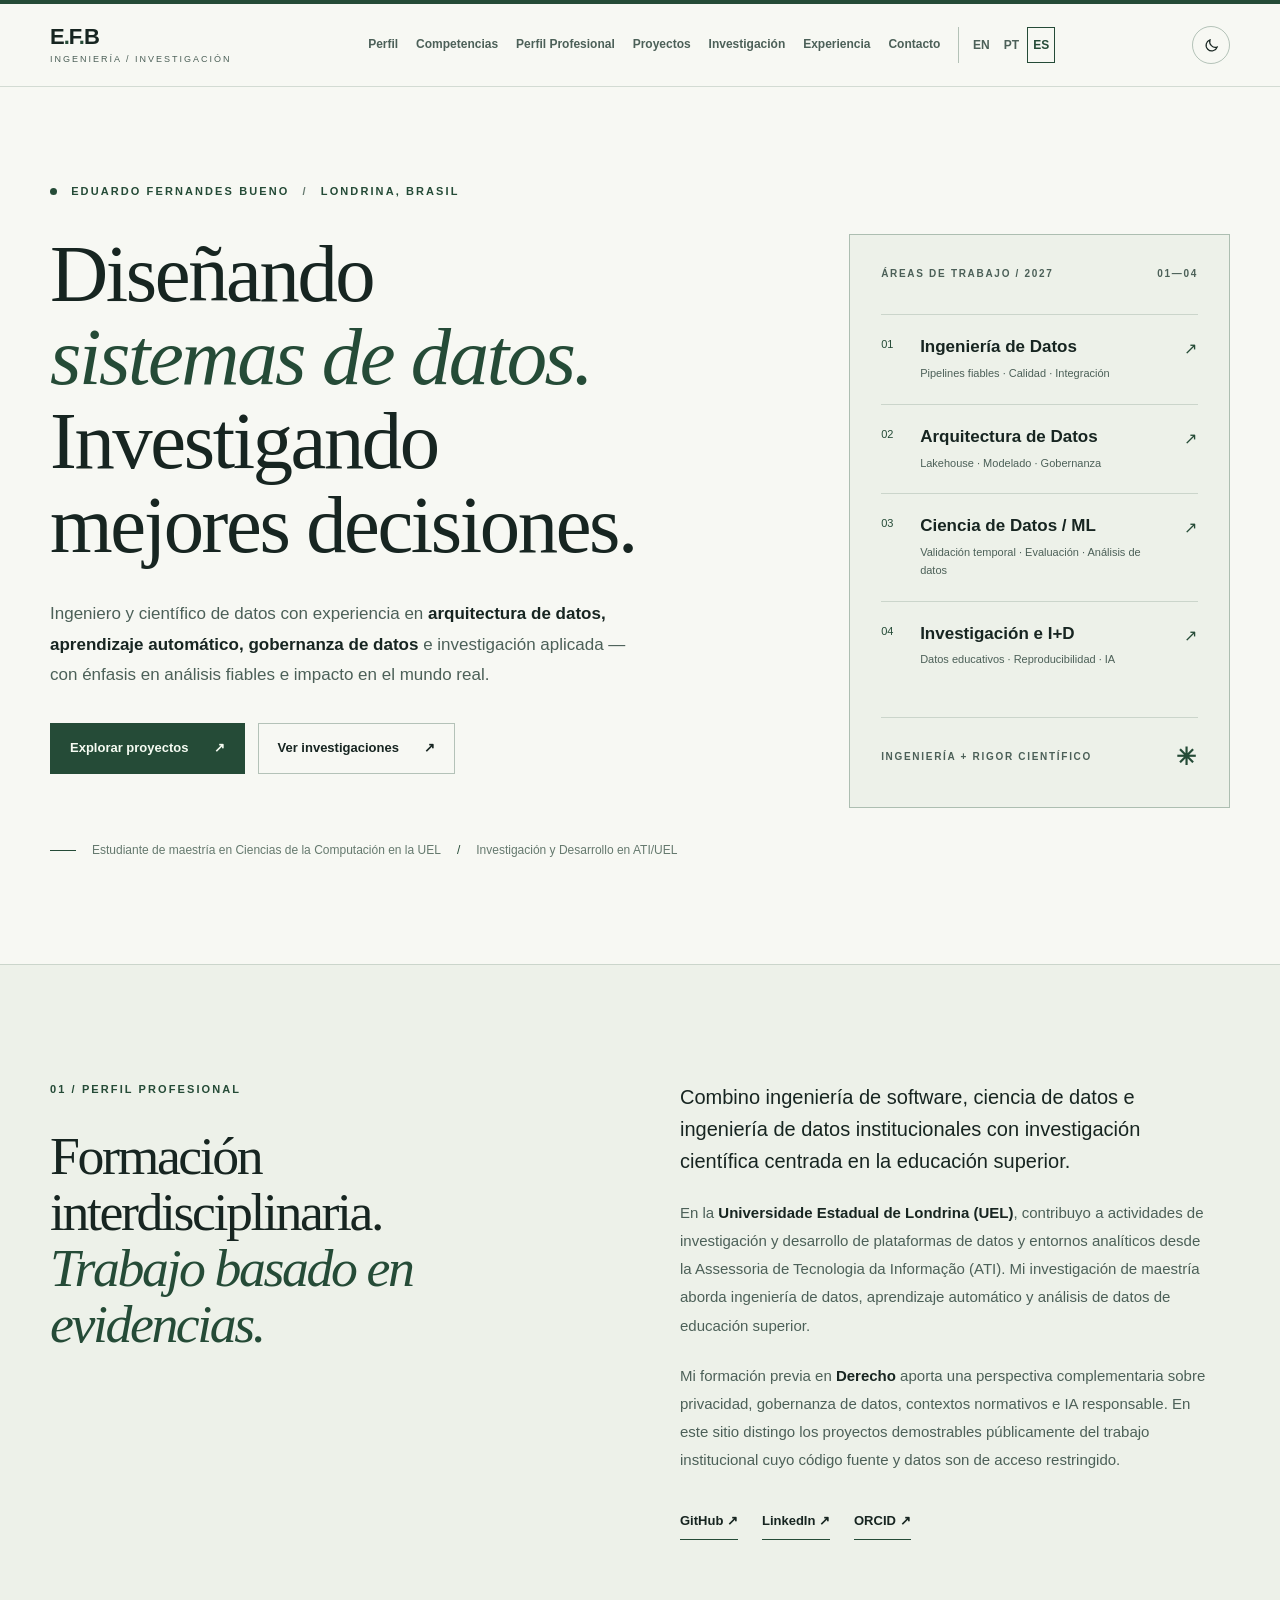
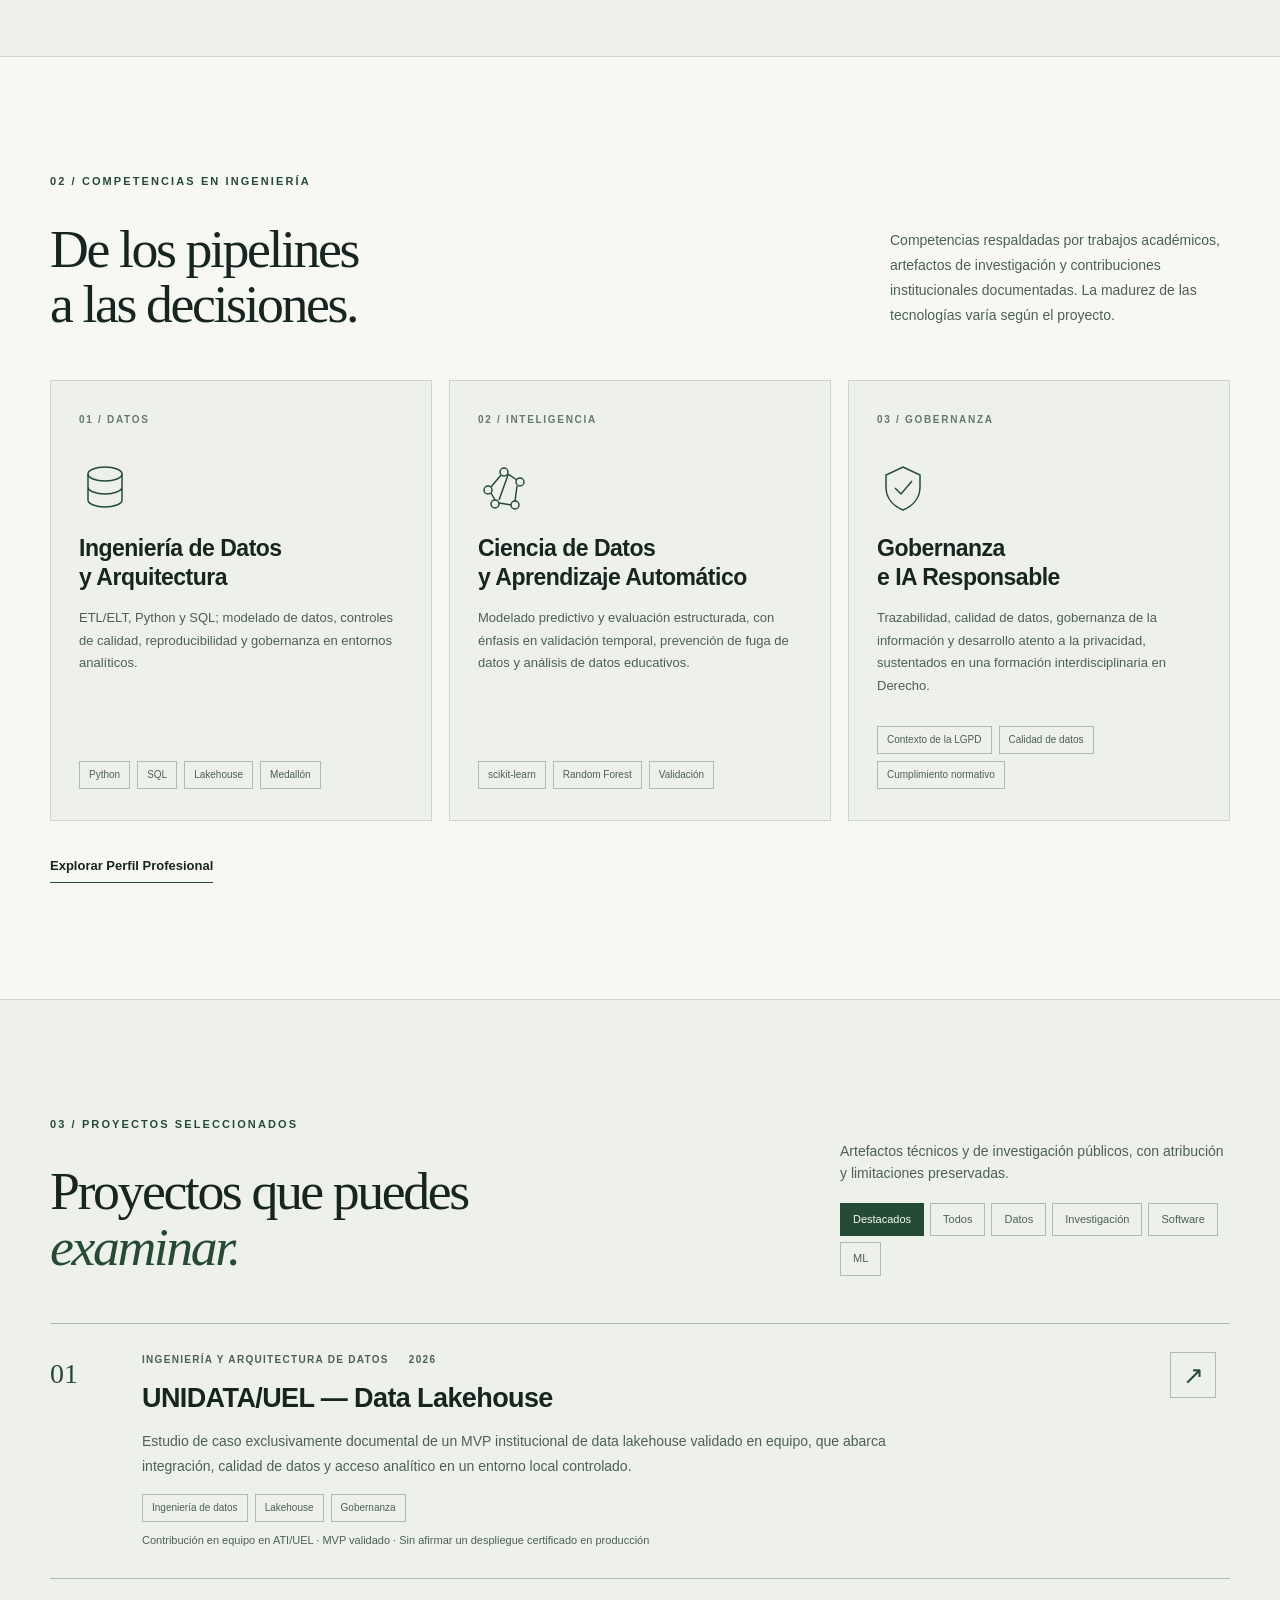
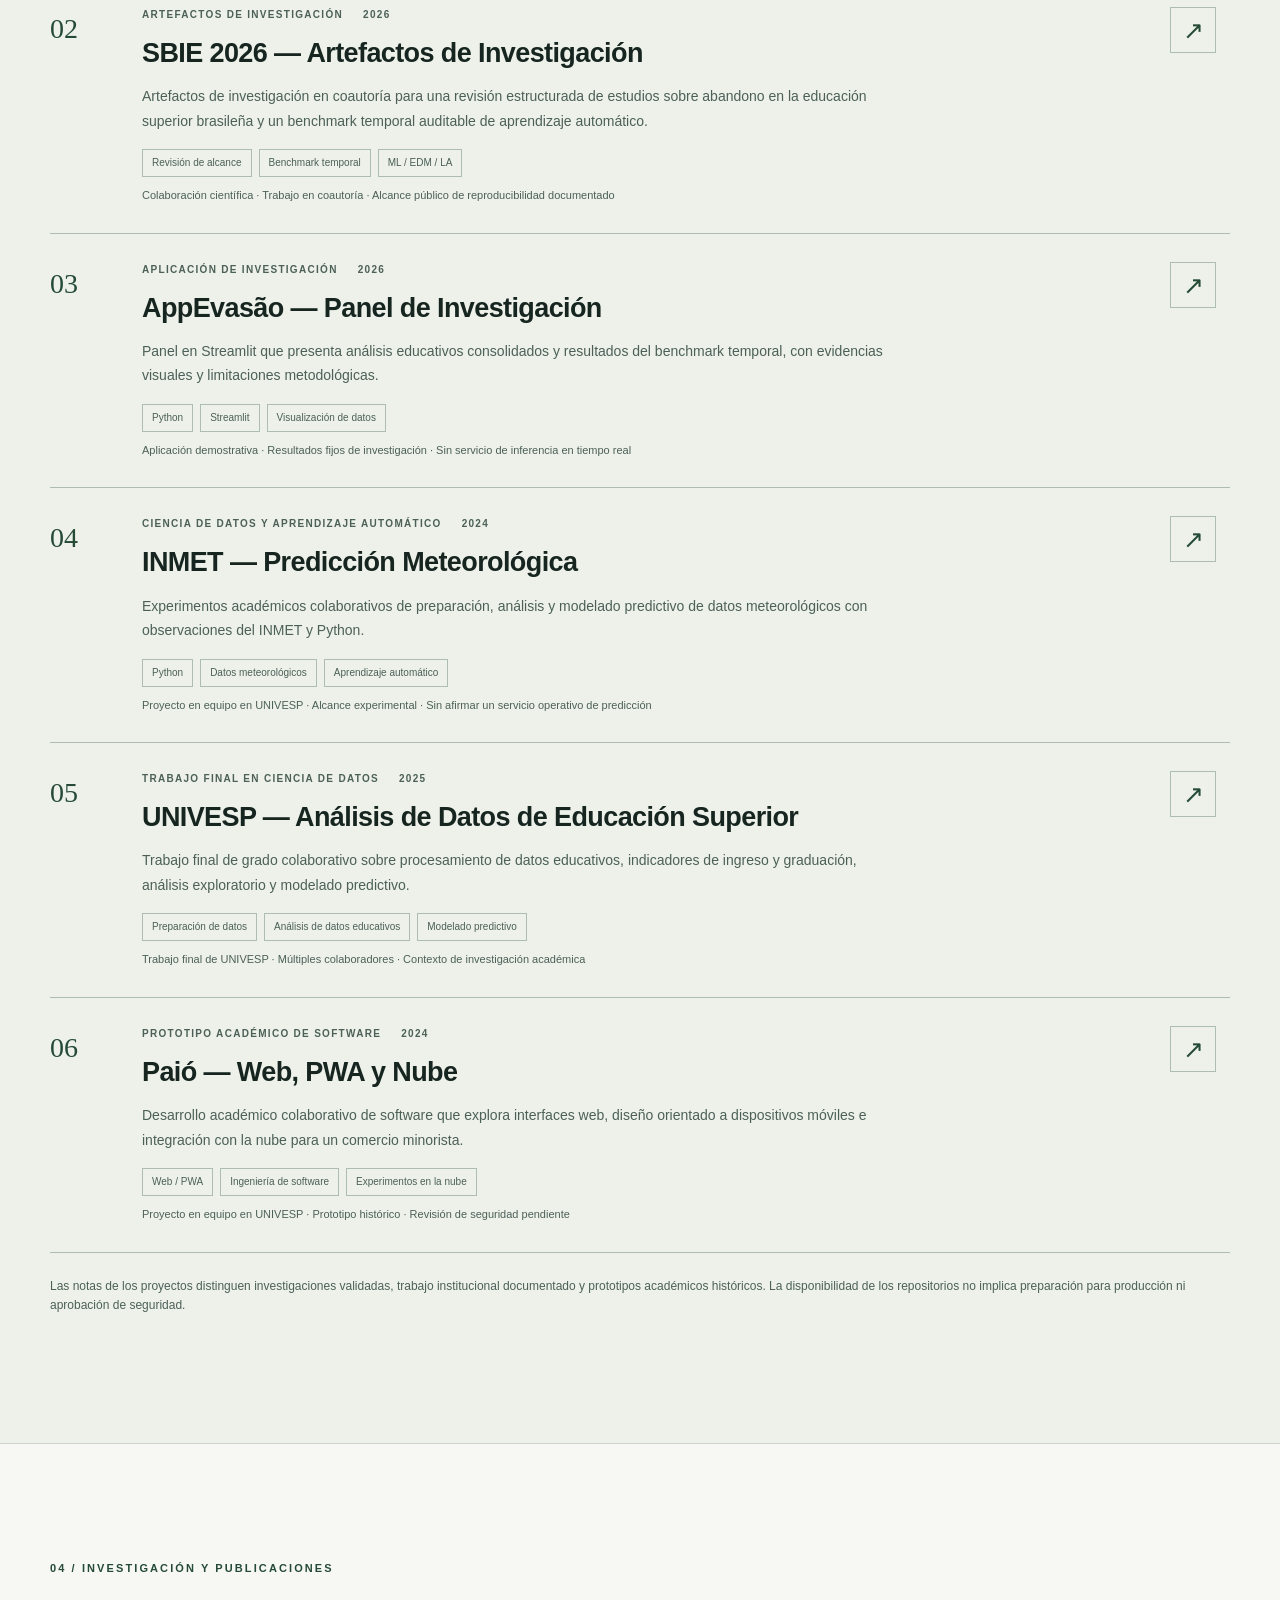
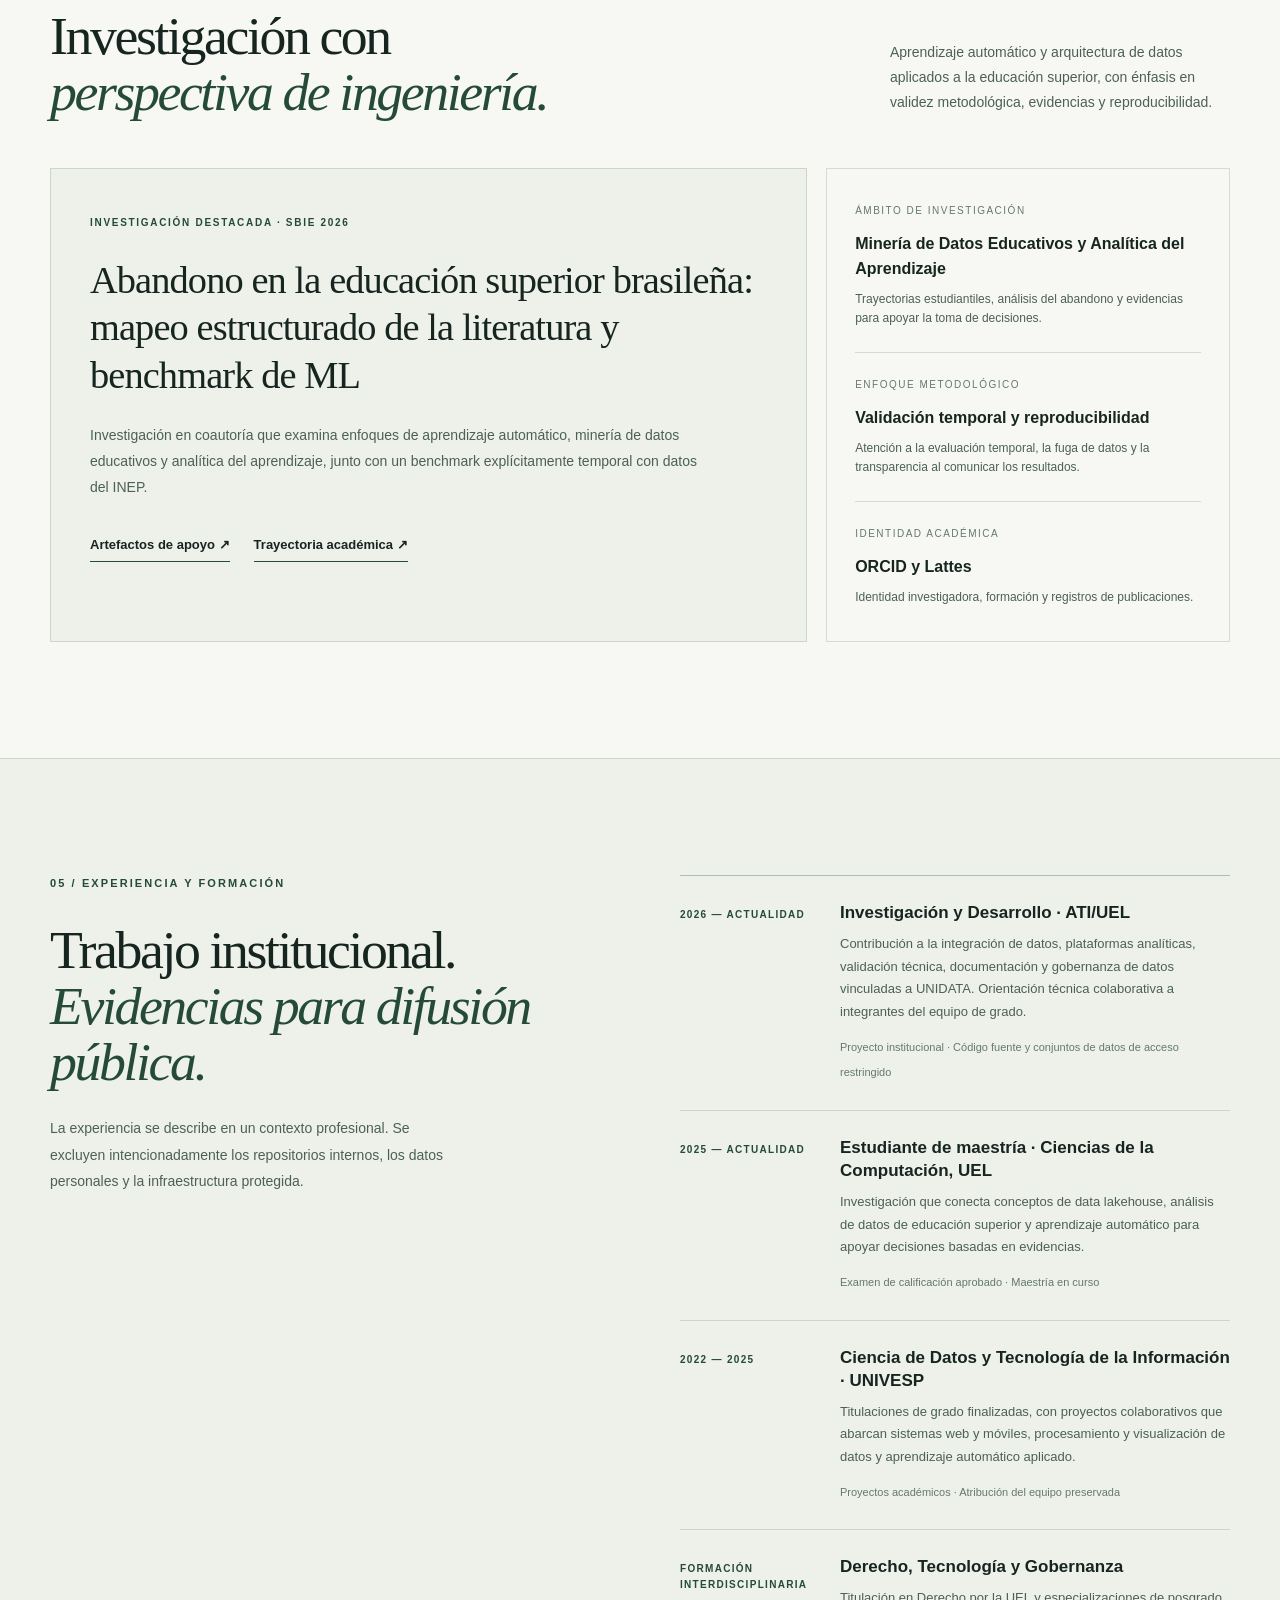
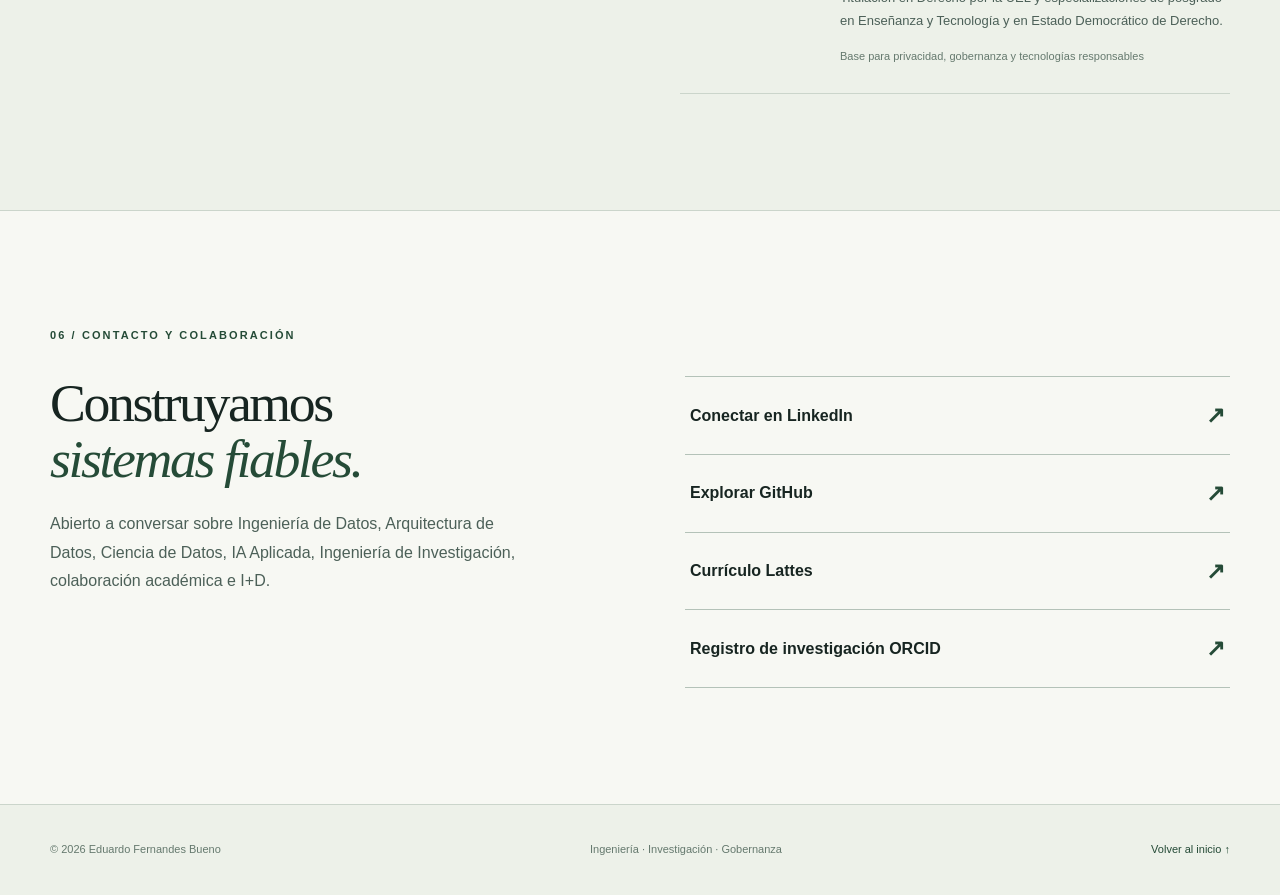
==== commit 58657188: "feat(portfolio): add multilingual professional profile and evidence" ====
--- a/es/index.html
+++ b/es/index.html
@@ -24,6 +24,7 @@
   <meta name="theme-color" content="#0d171a">
   <link rel="icon" href="/assets/favicon.svg" type="image/svg+xml">
   <link rel="stylesheet" href="/styles.css">
+  <link rel="stylesheet" href="/assets/profile/profile.css">
   <title>Eduardo Fernandes Bueno — Ingeniería de Datos, Aprendizaje Automático e Investigación</title>
   <script type="application/ld+json">
 {
@@ -87,11 +88,11 @@
 <body>
   <a class="skip-link" href="#main">Saltar al contenido</a>
   <div class="top-rule" aria-hidden="true"></div>
-  <header class="site-header">
+  <header class="site-header profile-navigation">
     <div class="container header-inner">
       <a class="brand" href="#home" aria-label="Eduardo Fernandes Bueno — inicio"><span class="brand-mark" aria-hidden="true">E<span>.</span>F<span>.</span>B</span><span class="brand-caption">INGENIERÍA / INVESTIGACIÓN</span></a>
       <nav class="site-nav" id="site-nav" aria-label="Navegación principal">
-        <a href="#about">Perfil</a><a href="#expertise">Competencias</a><a href="#work">Proyectos</a><a href="#research">Investigación</a><a href="#experience">Experiencia</a><a href="#contact">Contacto</a>
+        <a href="#about">Perfil</a><a href="#expertise">Competencias</a><a class="profile-nav-link" href="/es/profile/">Perfil Profesional</a><a href="#work">Proyectos</a><a href="#research">Investigación</a><a href="#experience">Experiencia</a><a href="#contact">Contacto</a>
         <div class="language-switcher" role="group" aria-label="Idioma"><a href="/" lang="en" hreflang="en" data-language-link aria-label="English">EN</a><a href="/pt/" lang="pt-BR" hreflang="pt-BR" data-language-link aria-label="Português brasileiro">PT</a><a href="/es/" lang="es" hreflang="es" data-language-link aria-label="Español" aria-current="page">ES</a></div>
       </nav>
       <div class="header-actions">
@@ -136,6 +137,7 @@
         <article class="expertise-card"><span class="card-index">02 / INTELIGENCIA</span><div class="expertise-icon" aria-hidden="true"><svg viewBox="0 0 52 52" fill="none" stroke="currentColor" stroke-width="1.5"><circle cx="10" cy="28" r="4"/><circle cx="26" cy="10" r="4"/><circle cx="42" cy="20" r="4"/><circle cx="37" cy="43" r="4"/><circle cx="17" cy="42" r="4"/><path d="m13 25 10-12m7-1 9 6m0 6-2 15M21 41l12 2M13 31l4 7m13-25-9 25"/></svg></div><h3>Ciencia de Datos<br>y Aprendizaje Automático</h3><p>Modelado predictivo y evaluación estructurada, con énfasis en validación temporal, prevención de fuga de datos y análisis de datos educativos.</p><div class="tags"><span>scikit-learn</span><span>Random Forest</span><span>Validación</span></div></article>
         <article class="expertise-card"><span class="card-index">03 / GOBERNANZA</span><div class="expertise-icon" aria-hidden="true"><svg viewBox="0 0 52 52" fill="none" stroke="currentColor" stroke-width="1.5"><path d="m26 5 17 8v12c0 11-7 19-17 23C16 44 9 36 9 25V13L26 5Z"/><path d="m18 26 6 6 11-13"/></svg></div><h3>Gobernanza<br>e IA Responsable</h3><p>Trazabilidad, calidad de datos, gobernanza de la información y desarrollo atento a la privacidad, sustentados en una formación interdisciplinaria en Derecho.</p><div class="tags"><span>Contexto de la LGPD</span><span>Calidad de datos</span><span>Cumplimiento normativo</span></div></article>
       </div>
+      <div class="inline-links profile-home-cta"><a href="/es/profile/">Explorar Perfil Profesional</a></div>
     </section>
 
     <section id="work" class="section section-work">
--- a/assets/profile/profile.css
+++ b/assets/profile/profile.css
@@ -0,0 +1,71 @@
+/* Only the added navigation integration affects homepages. */
+.profile-navigation .site-nav{gap:clamp(12px,1.4vw,24px)}
+.profile-navigation .site-nav>.profile-nav-link[aria-current="page"]{color:var(--accent);text-decoration:underline;text-underline-offset:6px}
+@media(min-width:761px) and (max-width:1100px){
+  .profile-navigation .mobile-menu{display:inline-grid}
+  .profile-navigation .site-nav{position:absolute;top:82px;left:0;right:0;display:none;flex-direction:column;align-items:stretch;gap:0;padding:12px 24px 20px;background:var(--bg);border-bottom:1px solid var(--border-strong)}
+  .profile-navigation .site-nav.open{display:flex}
+  .profile-navigation .site-nav>a{padding:11px;font-size:14px;border-bottom:1px solid var(--border)}
+  .profile-navigation .language-switcher{margin-top:12px;padding-left:0;border-left:0;gap:8px}
+  .profile-navigation .language-switcher a{min-width:44px;min-height:44px;font-size:14px}
+}
+/* All content styles below are isolated to the new profile pages. */
+.professional-profile .profile-hero{padding-block:72px 48px;border-bottom:1px solid var(--border-strong)}
+.professional-profile .profile-hero h1{font-family:var(--display-font);font-size:clamp(38px,4.5vw,68px);font-weight:400;line-height:1.12;letter-spacing:-1px;max-width:1000px;margin:20px 0}
+.professional-profile .profile-kicker{color:var(--accent);font-size:14px;font-weight:650;margin:0 0 16px}
+.professional-profile .profile-lead{font-size:22px;line-height:1.55;max-width:850px;margin:22px 0}
+.professional-profile .profile-toc{padding-block:28px 36px;border-bottom:1px solid var(--border-strong)}
+.professional-profile .profile-toc h2{font-size:18px;font-weight:650;margin:0 0 16px}
+.professional-profile .profile-toc ol{display:grid;grid-template-columns:repeat(3,minmax(0,1fr));gap:10px 24px;margin:0;padding:0;list-style:none}
+.professional-profile .profile-toc a{display:block;padding:8px 0;font-size:14px;color:var(--muted);text-decoration:underline;text-underline-offset:4px}
+.professional-profile .profile-section{padding-block:48px;border-bottom:1px solid var(--border-strong);scroll-margin-top:96px;min-width:0}
+.professional-profile .profile-section h2{font-family:var(--display-font);font-size:clamp(28px,3vw,42px);font-weight:400;line-height:1.25;letter-spacing:-.5px;margin:0 0 24px;overflow-wrap:anywhere}
+.professional-profile .profile-section h3{font-size:22px;line-height:1.45;margin:32px 0 16px;overflow-wrap:anywhere}
+.professional-profile .profile-section p{max-width:940px;line-height:1.85;color:var(--muted);margin:16px 0}
+.professional-profile .profile-section ul{padding-left:24px;line-height:1.8;color:var(--muted)}
+.professional-profile .profile-section li{margin-bottom:8px}
+.professional-profile .profile-section>ul{columns:2;column-gap:36px}
+.professional-profile .profile-section>ul li{break-inside:avoid}
+.professional-profile .profile-links{display:flex;flex-wrap:wrap;gap:12px 24px;margin:22px 0}
+.professional-profile .profile-section a{color:var(--accent);text-decoration:underline;text-underline-offset:4px;overflow-wrap:anywhere}
+.professional-profile details{border:1px solid var(--border-strong);padding:18px 22px;margin:24px 0;background:var(--bg-2)}
+.professional-profile summary{cursor:pointer;font-size:16px;font-weight:650;line-height:1.6}
+.professional-profile summary:focus-visible,.professional-profile [tabindex="0"]:focus-visible{outline:3px solid var(--accent);outline-offset:4px}
+.professional-profile .profile-timeline{list-style:none;padding:0;margin:24px 0}
+.professional-profile .profile-timeline li{display:grid;grid-template-columns:150px minmax(0,1fr);gap:24px;padding:22px 0;border-top:1px solid var(--border)}
+.professional-profile .profile-timeline .profile-date{font-size:16px;font-weight:650;color:var(--accent)}
+.professional-profile .profile-timeline h3{font-size:20px;margin:0 0 10px}
+.professional-profile .profile-timeline p{margin:0}
+.professional-profile .profile-flow{padding:22px;border:1px solid var(--border-strong);background:var(--bg-2);margin:24px 0}
+.professional-profile .profile-flow figcaption{font-size:18px;font-weight:650;margin:0 0 18px}
+.professional-profile .profile-flow ol{display:flex;flex-wrap:wrap;gap:12px 24px;list-style:decimal;padding-left:22px;margin:0}
+.professional-profile .profile-flow li{padding:8px 12px;margin:0;border-bottom:2px solid var(--accent);color:var(--ink);max-width:100%}
+.professional-profile .profile-table-wrap{max-width:100%;overflow-x:auto;margin:24px 0;border:1px solid var(--border-strong)}
+.professional-profile table{border-collapse:collapse;width:100%;font-size:16px;line-height:1.65;text-align:left}
+.professional-profile caption{text-align:left;font-weight:650;padding:18px;background:var(--bg-2);color:var(--ink)}
+.professional-profile th,.professional-profile td{padding:16px;vertical-align:top;border-top:1px solid var(--border);min-width:145px;overflow-wrap:anywhere}
+.professional-profile thead th{background:var(--bg-2);font-weight:650;color:var(--ink)}
+.professional-profile tbody th{font-weight:600;color:var(--ink)}
+.professional-profile td{color:var(--muted)}
+.professional-profile .profile-diagram{margin:32px 0;padding:24px;border:1px solid var(--border-strong);background:var(--bg-2)}
+.professional-profile .profile-diagram h3{margin-top:0}
+.professional-profile .profile-diagram-layout{display:grid;grid-template-columns:minmax(0,1fr) minmax(0,1fr);gap:32px;align-items:center}
+.professional-profile .profile-diagram svg{width:100%;height:auto;display:block;max-width:440px;margin:auto;color:var(--accent)}
+.professional-profile .profile-diagram svg text{font-family:var(--body-font);fill:var(--ink)}
+.professional-profile .profile-diagram figcaption{font-size:16px;color:var(--muted);line-height:1.8;margin-top:20px}
+.professional-profile .profile-legend{padding:0!important;list-style:none}
+.professional-profile .profile-legend li{display:flex;gap:14px;align-items:baseline;margin:12px 0}
+.professional-profile .profile-legend b{font-size:18px;color:var(--accent);font-weight:650}
+.professional-profile .profile-chart{max-width:100%;overflow-x:auto;border:1px solid var(--border-strong);margin:24px 0;background:var(--bg-2)}
+.professional-profile .profile-chart svg{width:100%;min-width:640px;height:auto;display:block}
+.professional-profile .profile-chart svg text{font-family:var(--body-font)!important}
+@media(max-width:760px){
+  .professional-profile .profile-hero{padding-block:42px 30px}
+  .professional-profile .profile-lead{font-size:19px}
+  .professional-profile .profile-toc ol{grid-template-columns:1fr}
+  .professional-profile .profile-section{padding-block:36px;scroll-margin-top:80px}
+  .professional-profile .profile-section>ul{columns:1}
+  .professional-profile .profile-timeline li{grid-template-columns:1fr;gap:10px}
+  .professional-profile .profile-diagram{padding:16px}
+  .professional-profile .profile-diagram-layout{grid-template-columns:1fr;gap:16px}
+}
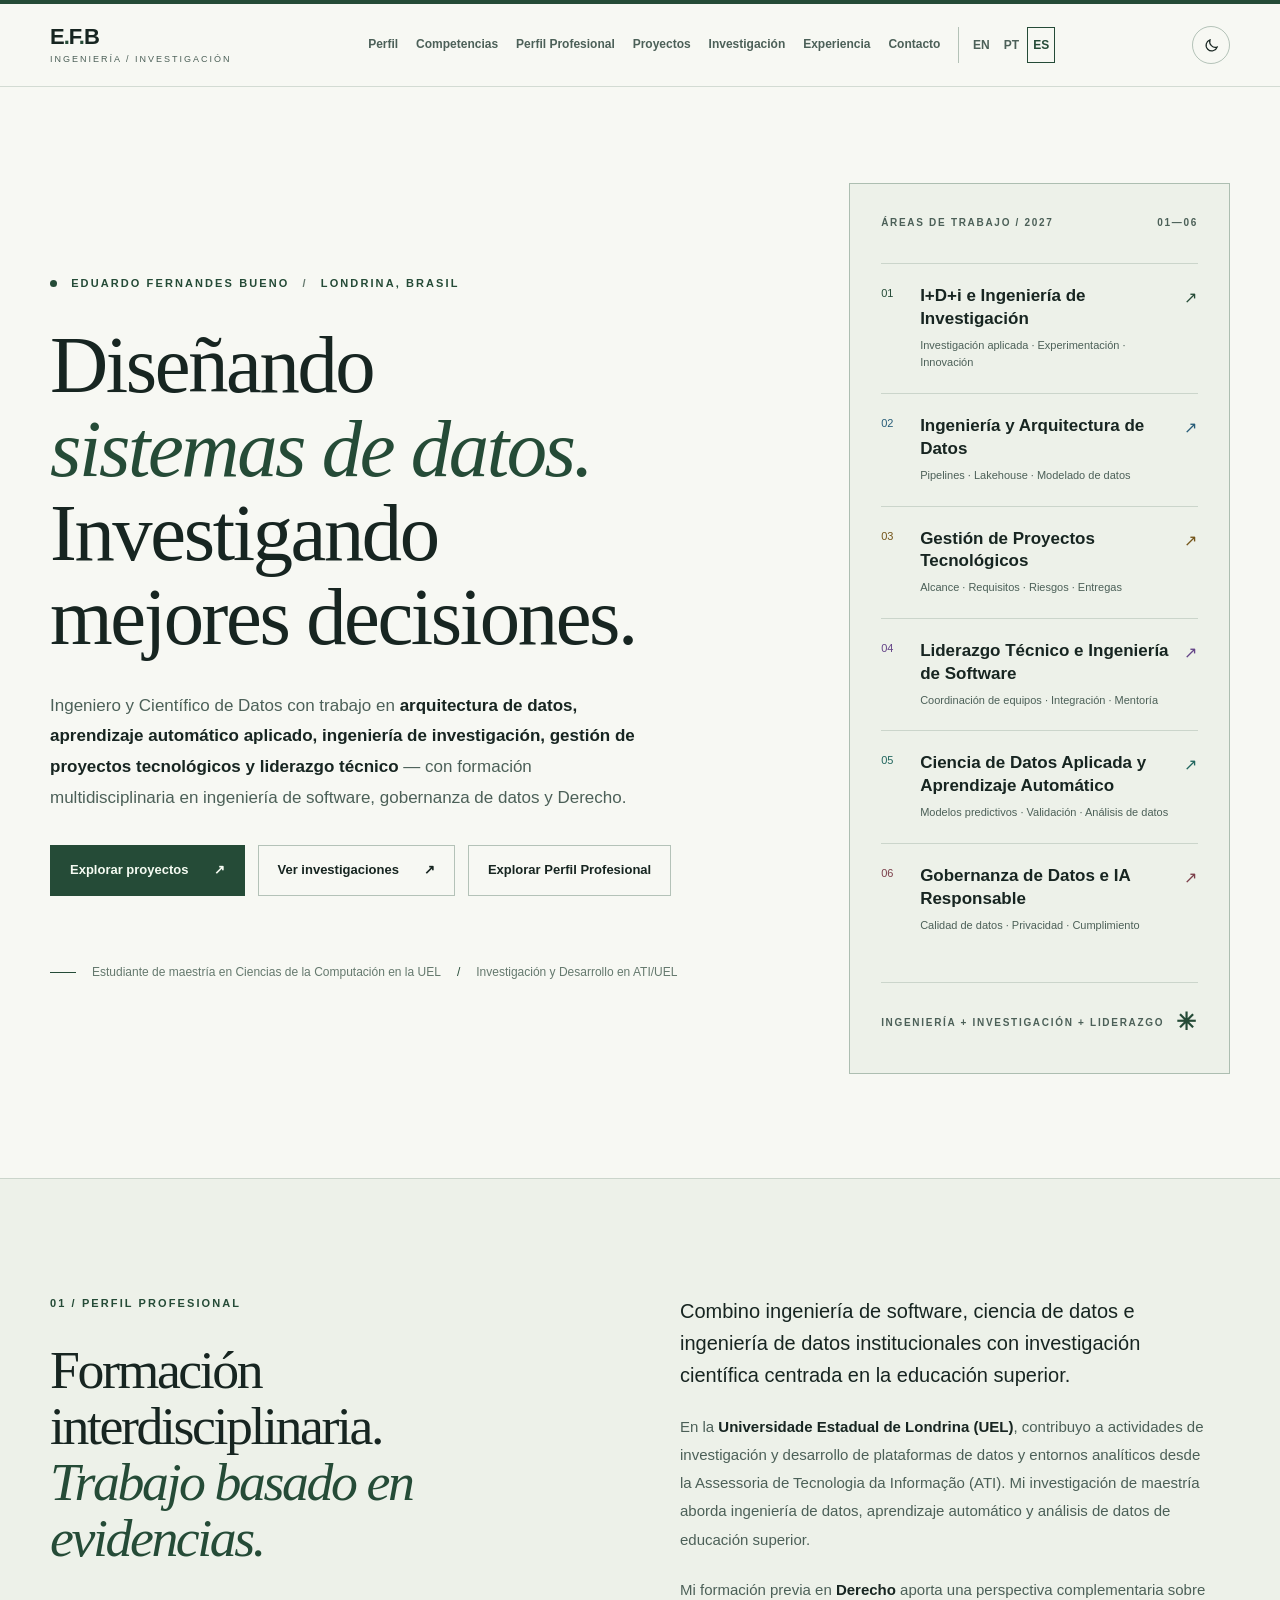
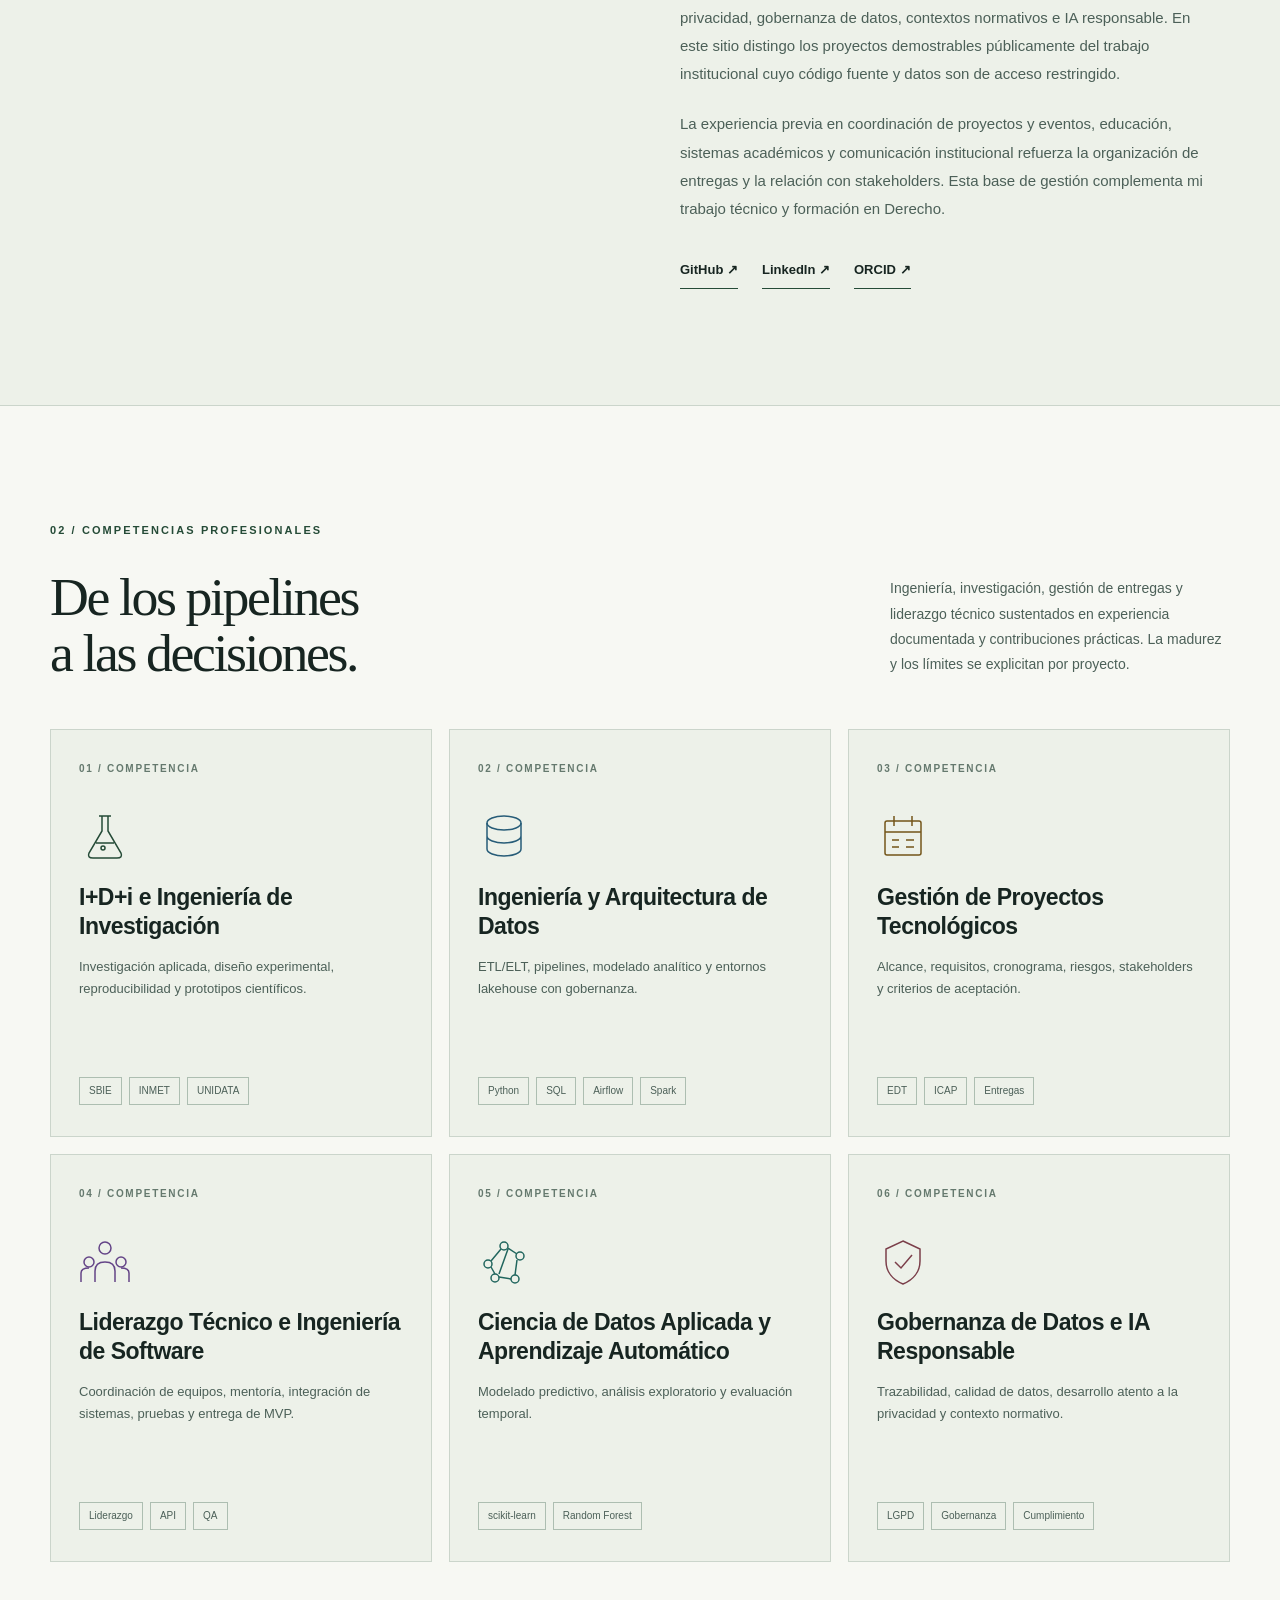
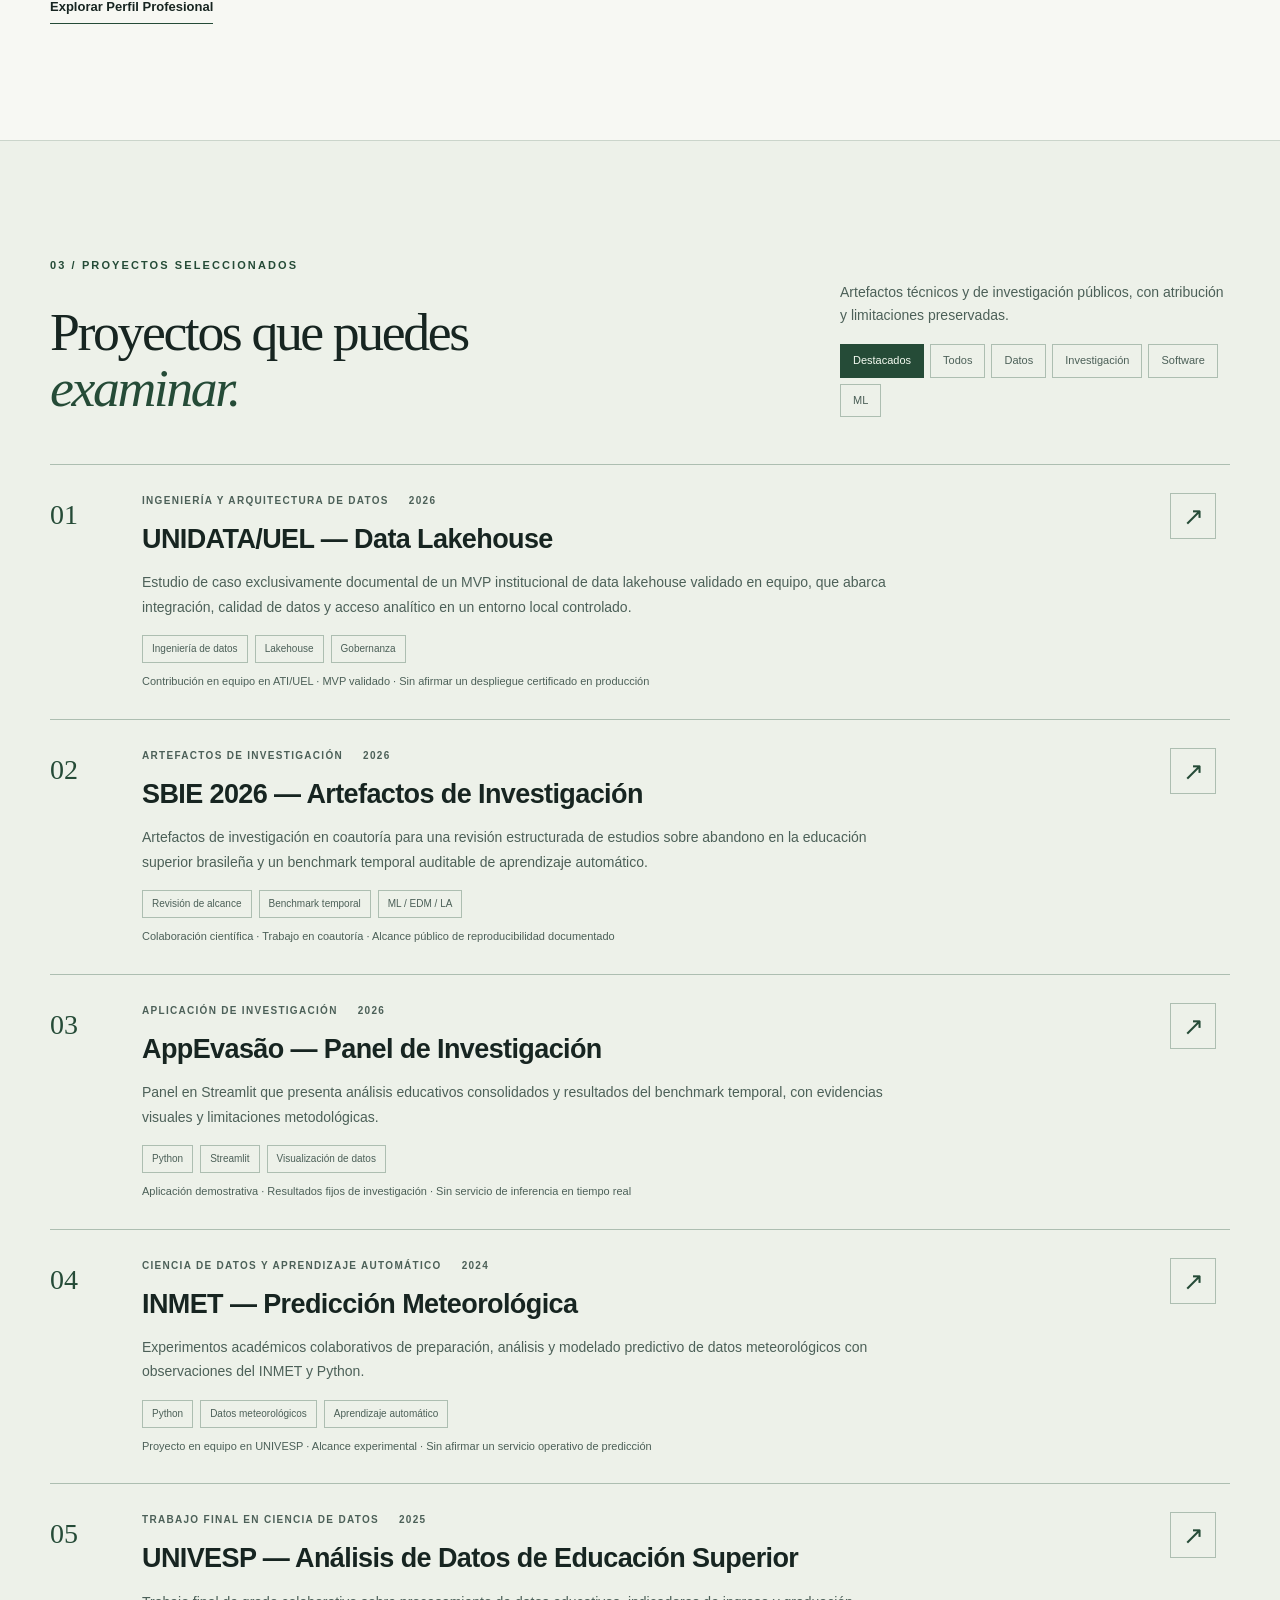
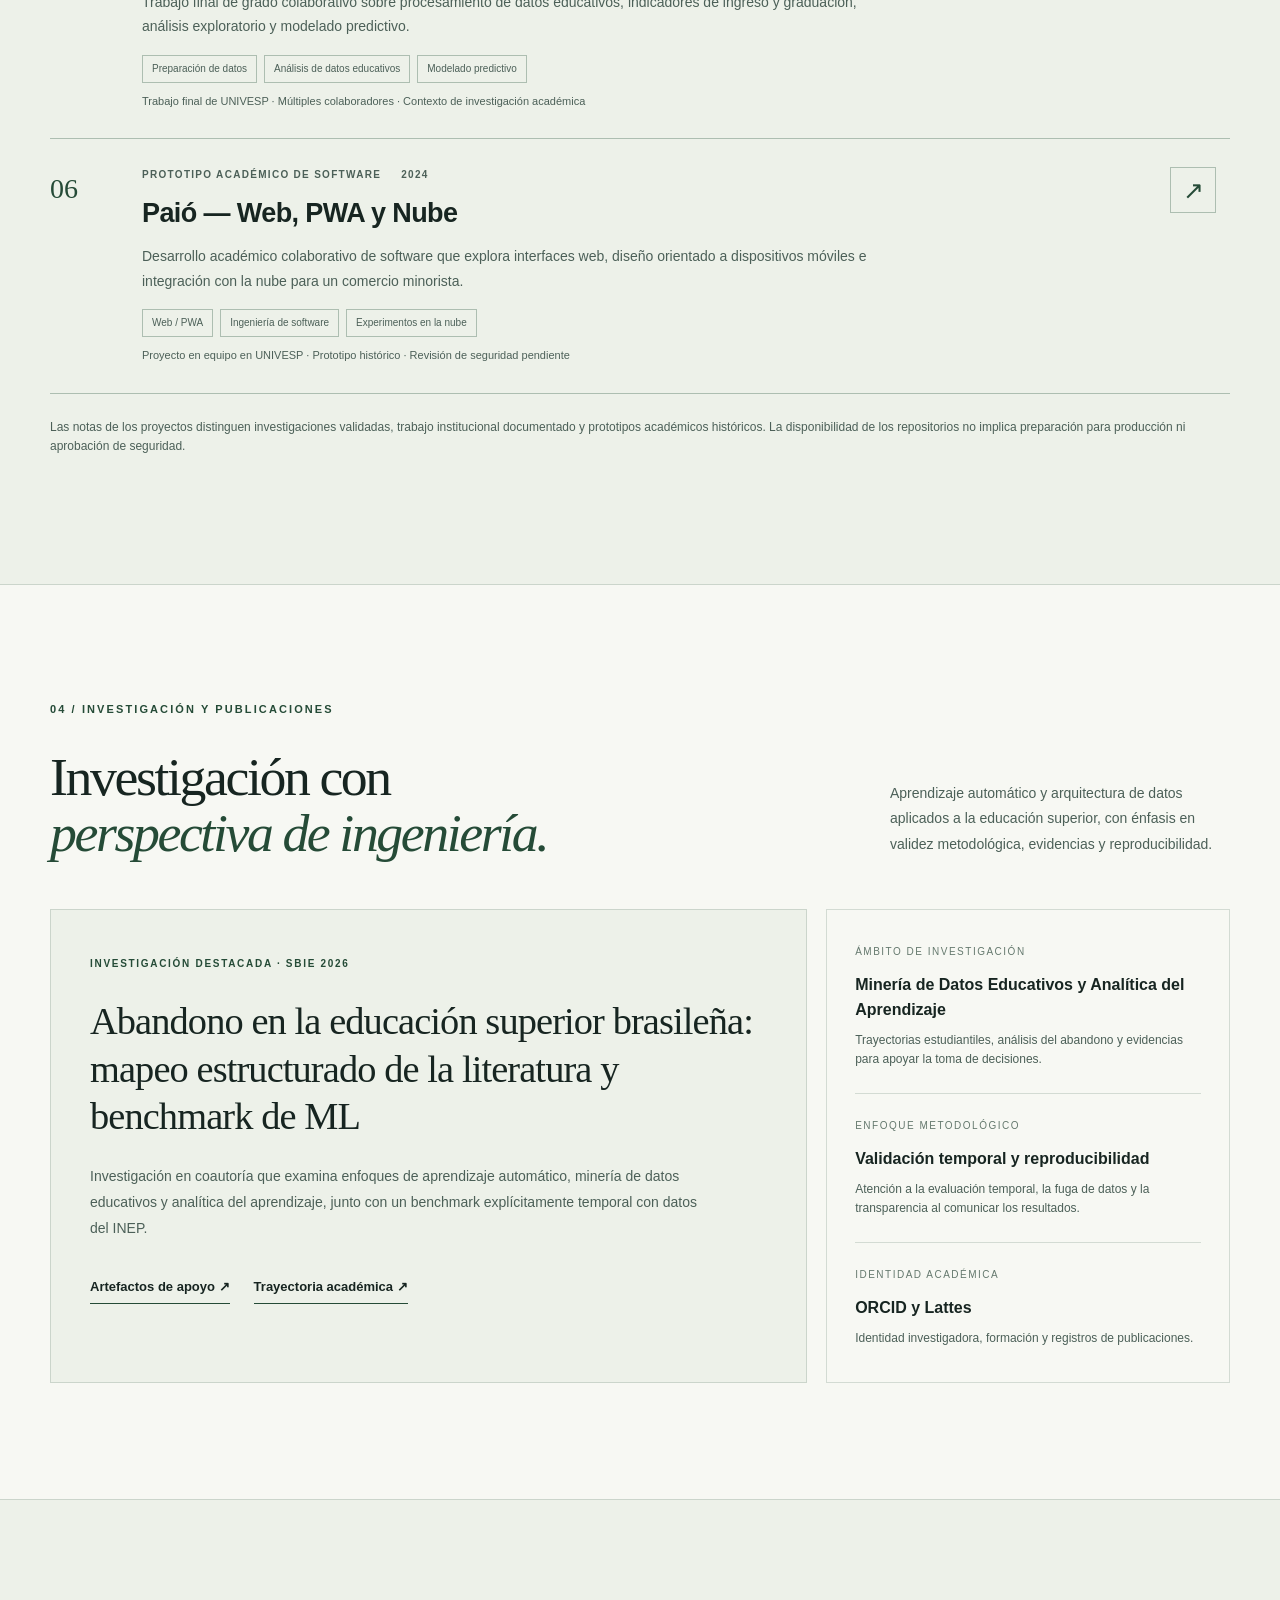
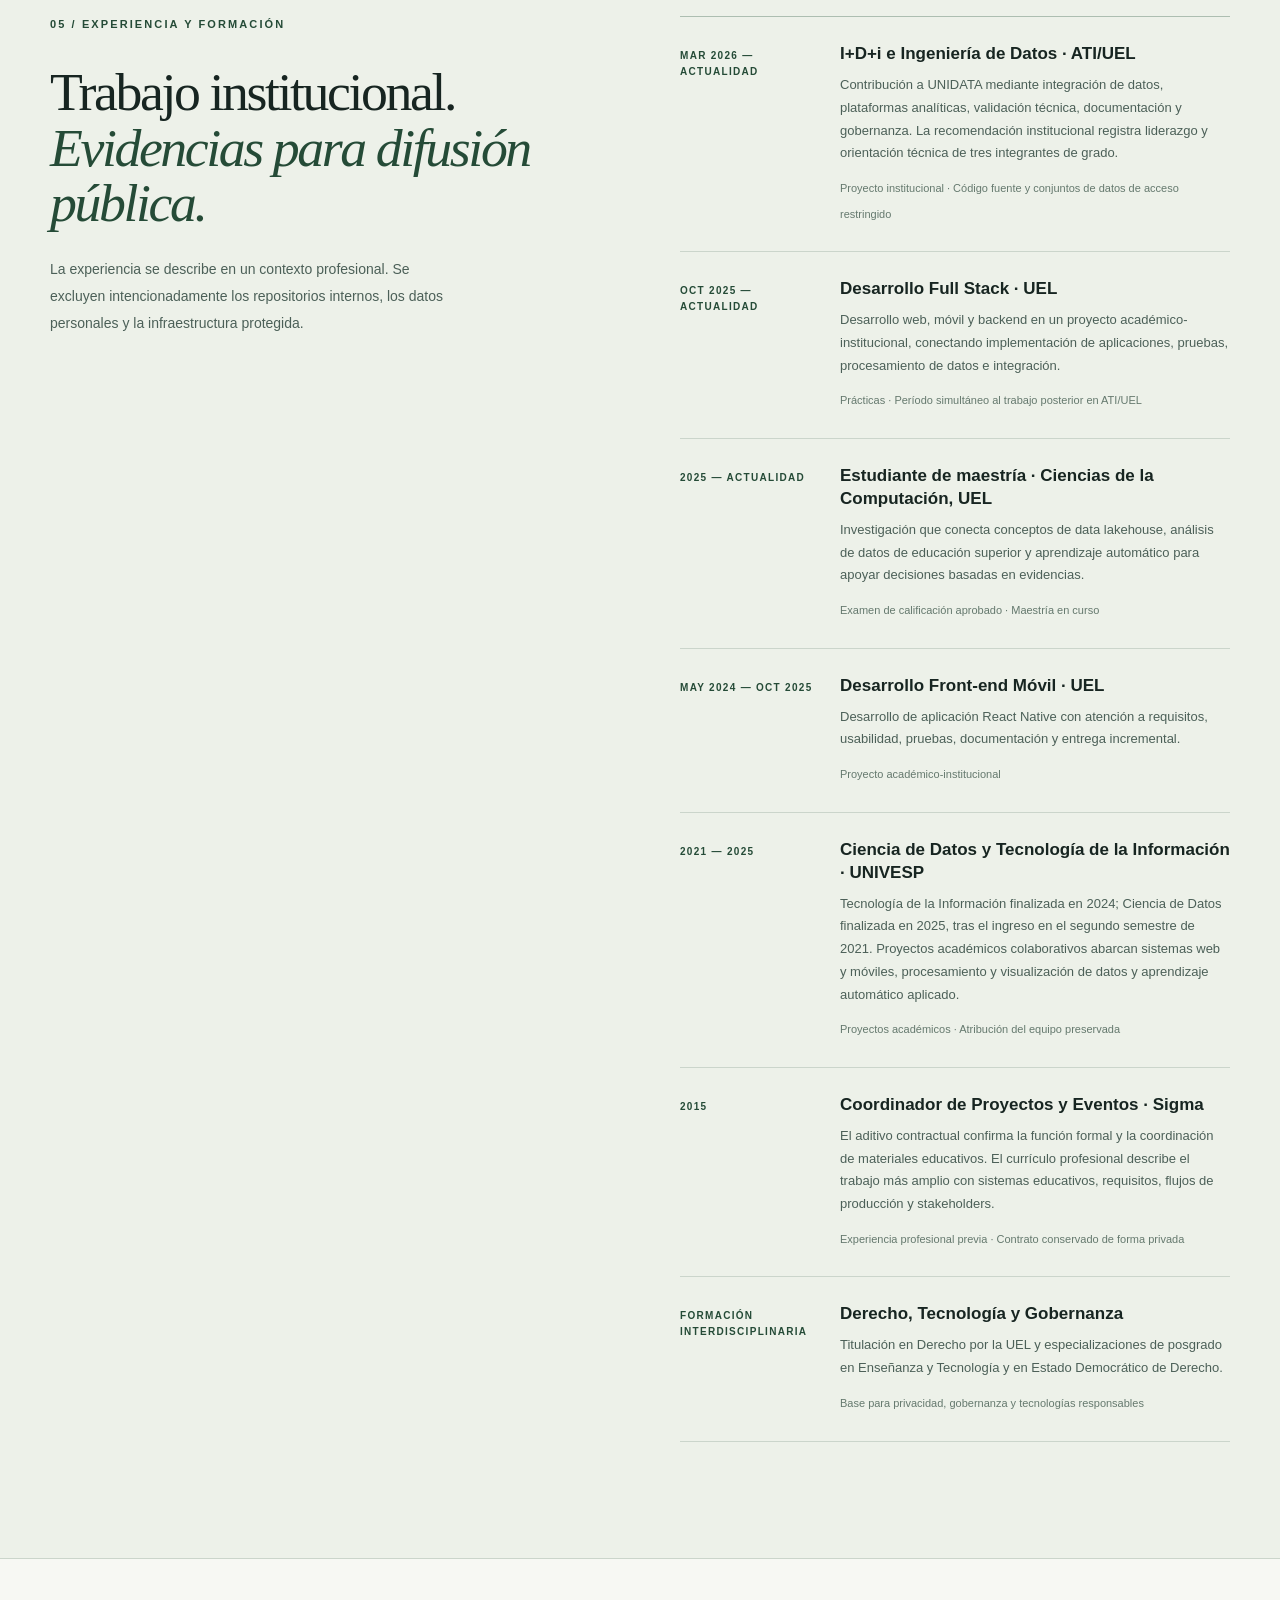
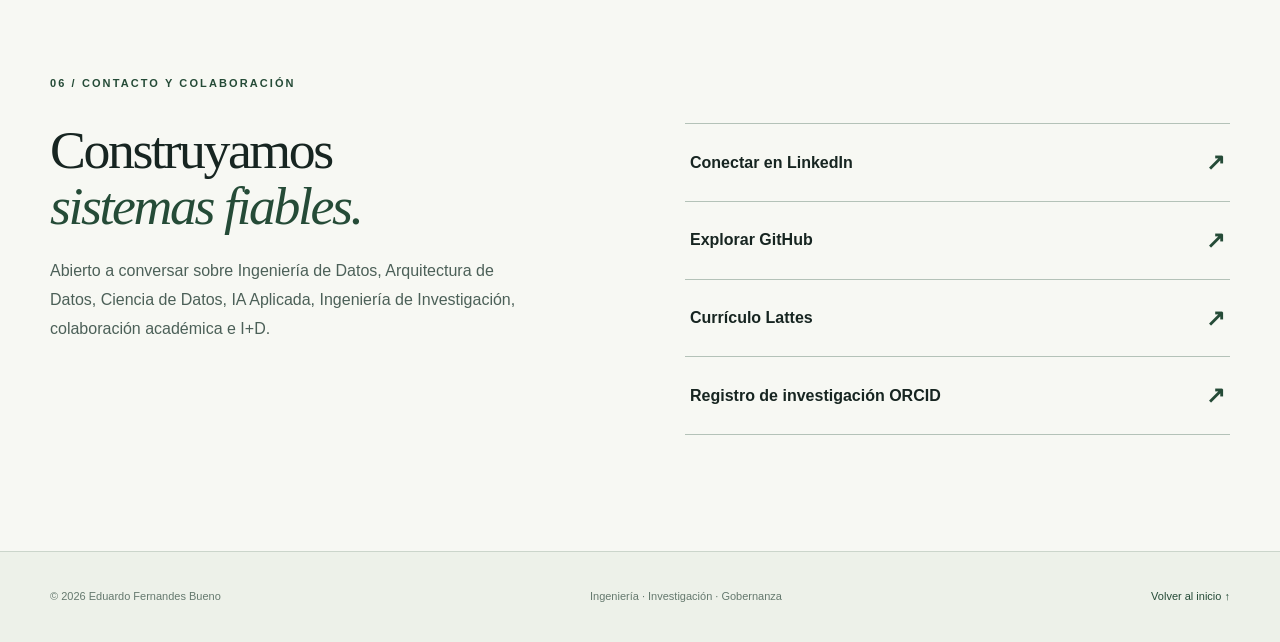
==== commit a3e9397a: "feat: harmonize multilingual portfolio pillars and verified evidence" ====
--- a/es/index.html
+++ b/es/index.html
@@ -4,7 +4,7 @@
   <meta charset="utf-8">
   <meta name="viewport" content="width=device-width, initial-scale=1">
   <meta name="color-scheme" content="dark light">
-  <meta name="description" content="Eduardo Fernandes Bueno — Ingeniero de Datos, Científico de Datos y estudiante de maestría en la UEL. Portafolio de arquitectura de datos, investigación en ML, gobernanza de datos e I+D aplicado.">
+  <meta name="description" content="Ingeniero y Científico de Datos. Arquitectura, IA aplicada, ingeniería de investigación, gestión de proyectos tecnológicos, liderazgo y gobernanza. Maestrando en UEL.">
   <meta name="author" content="Eduardo Fernandes Bueno">
   <meta name="robots" content="index, follow">
   <link rel="canonical" href="https://eduardofernandesbueno.github.io/es/">
@@ -17,15 +17,15 @@
   <meta property="og:locale:alternate" content="pt_BR">
   <meta property="og:type" content="website">
   <meta property="og:site_name" content="Eduardo Fernandes Bueno · Ingeniería e Investigación">
-  <meta property="og:title" content="Eduardo Fernandes Bueno | Ingeniería de Datos, ML e Investigación">
-  <meta property="og:description" content="Ingeniería de datos basada en evidencias, aprendizaje automático aplicado e investigación en la intersección de tecnología, gobernanza y educación superior.">
+  <meta property="og:title" content="Eduardo Fernandes Bueno | Datos, IA, Investigación y Liderazgo Técnico">
+  <meta property="og:description" content="Ingeniero y Científico de Datos. Arquitectura, IA aplicada, ingeniería de investigación, gestión de proyectos tecnológicos, liderazgo y gobernanza. Maestrando en UEL.">
   <meta property="og:url" content="https://eduardofernandesbueno.github.io/es/">
   <meta name="twitter:card" content="summary">
   <meta name="theme-color" content="#0d171a">
   <link rel="icon" href="/assets/favicon.svg" type="image/svg+xml">
   <link rel="stylesheet" href="/styles.css">
   <link rel="stylesheet" href="/assets/profile/profile.css">
-  <title>Eduardo Fernandes Bueno — Ingeniería de Datos, Aprendizaje Automático e Investigación</title>
+  <title>Eduardo Fernandes Bueno | Datos, IA, Investigación y Liderazgo Técnico</title>
   <script type="application/ld+json">
 {
   "@context": "https://schema.org",
@@ -35,7 +35,7 @@
       "name": "Eduardo Fernandes Bueno",
       "alternateName": "Eduardo F. Bueno",
       "url": "https://eduardofernandesbueno.github.io/",
-      "description": "Ingeniero de Datos, Científico de Datos y estudiante de maestría en Ciencias de la Computación en la Universidade Estadual de Londrina, Brasil.",
+      "description": "Ingeniero y Científico de Datos. Arquitectura, IA aplicada, ingeniería de investigación, gestión de proyectos tecnológicos, liderazgo y gobernanza. Maestrando en UEL.",
       "affiliation": {
         "@type": "CollegeOrUniversity",
         "name": "State University of Londrina",
@@ -55,13 +55,18 @@
         }
       ],
       "knowsAbout": [
-        "Ingeniería de Datos",
-        "Arquitectura de Datos",
-        "Ciencia de Datos",
-        "Aprendizaje Automático",
-        "Gobernanza de Datos",
-        "Minería de Datos Educativos",
-        "Analítica del Aprendizaje"
+        "Research Engineering",
+        "Data Engineering",
+        "Data Architecture",
+        "Technical Project Management",
+        "Technical Leadership",
+        "Software Engineering",
+        "Data Science",
+        "Machine Learning",
+        "Data Governance",
+        "Responsible AI",
+        "Educational Data Mining",
+        "Learning Analytics"
       ],
       "sameAs": [
         "https://github.com/eduardofernandesbueno",
@@ -75,7 +80,7 @@
       "@type": "WebPage",
       "@id": "https://eduardofernandesbueno.github.io/es/#webpage",
       "url": "https://eduardofernandesbueno.github.io/es/",
-      "name": "Eduardo Fernandes Bueno — Ingeniería de Datos, Aprendizaje Automático e Investigación",
+      "name": "Eduardo Fernandes Bueno | Datos, IA, Investigación y Liderazgo Técnico",
       "inLanguage": "es",
       "about": {
         "@id": "https://eduardofernandesbueno.github.io/#person"
@@ -85,7 +90,7 @@
 }
   </script>
 </head>
-<body>
+<body class="taxonomy-harmonized">
   <a class="skip-link" href="#main">Saltar al contenido</a>
   <div class="top-rule" aria-hidden="true"></div>
   <header class="site-header profile-navigation">
@@ -107,36 +112,27 @@
       <div class="hero-main">
         <p class="eyebrow"><span class="status-dot" aria-hidden="true"></span> EDUARDO FERNANDES BUENO <span class="divider-dot">/</span> LONDRINA, BRASIL</p>
         <h1 id="hero-title">Diseñando<br><em>sistemas de datos.</em><br>Investigando<br>mejores decisiones.</h1>
-        <p class="hero-description">Ingeniero y científico de datos con experiencia en <strong>arquitectura de datos, aprendizaje automático, gobernanza de datos</strong> e investigación aplicada — con énfasis en análisis fiables e impacto en el mundo real.</p>
-        <div class="hero-actions"><a class="button button-primary" href="#work">Explorar proyectos <span aria-hidden="true">↗</span></a><a class="button button-secondary" href="#research">Ver investigaciones <span aria-hidden="true">↗</span></a></div>
+        <p class="hero-description">Ingeniero y Científico de Datos con trabajo en <strong>arquitectura de datos, aprendizaje automático aplicado, ingeniería de investigación, gestión de proyectos tecnológicos y liderazgo técnico</strong> — con formación multidisciplinaria en ingeniería de software, gobernanza de datos y Derecho.</p>
+        <div class="hero-actions"><a class="button button-primary" href="#work">Explorar proyectos <span aria-hidden="true">↗</span></a><a class="button button-secondary" href="#research">Ver investigaciones <span aria-hidden="true">↗</span></a><a class="button button-secondary" href="/es/profile/">Explorar Perfil Profesional</a></div>
         <div class="hero-bottom"><span class="mini-rule" aria-hidden="true"></span><span>Estudiante de maestría en Ciencias de la Computación en la UEL</span><span class="slash">/</span><span>Investigación y Desarrollo en ATI/UEL</span></div>
       </div>
       <aside class="hero-panel" aria-label="Áreas de trabajo">
-        <div class="panel-top"><span>ÁREAS DE TRABAJO / 2027</span><span aria-hidden="true">01—04</span></div>
-        <div class="focus-list">
-          <div class="focus-row"><span class="focus-number">01</span><div><strong>Ingeniería de Datos</strong><small>Pipelines fiables · Calidad · Integración</small></div><span class="focus-arrow" aria-hidden="true">↗</span></div>
-          <div class="focus-row"><span class="focus-number">02</span><div><strong>Arquitectura de Datos</strong><small>Lakehouse · Modelado · Gobernanza</small></div><span class="focus-arrow" aria-hidden="true">↗</span></div>
-          <div class="focus-row"><span class="focus-number">03</span><div><strong>Ciencia de Datos / ML</strong><small>Validación temporal · Evaluación · Análisis de datos</small></div><span class="focus-arrow" aria-hidden="true">↗</span></div>
-          <div class="focus-row"><span class="focus-number">04</span><div><strong>Investigación e I+D</strong><small>Datos educativos · Reproducibilidad · IA</small></div><span class="focus-arrow" aria-hidden="true">↗</span></div>
-        </div>
-        <div class="panel-bottom"><span>INGENIERÍA + RIGOR CIENTÍFICO</span><span class="small-asterisk">✳</span></div>
+        <div class="panel-top"><span>ÁREAS DE TRABAJO / 2027</span><span aria-hidden="true">01—06</span></div>
+        <div class="focus-list"><a class="focus-row pillar-research" href="/es/profile/#pillar-research"><span class="focus-number" aria-hidden="true">01</span><div><strong>I+D+i e Ingeniería de Investigación</strong><small>Investigación aplicada · Experimentación · Innovación</small></div><span class="focus-arrow" aria-hidden="true">↗</span></a><a class="focus-row pillar-data" href="/es/profile/#pillar-data"><span class="focus-number" aria-hidden="true">02</span><div><strong>Ingeniería y Arquitectura de Datos</strong><small>Pipelines · Lakehouse · Modelado de datos</small></div><span class="focus-arrow" aria-hidden="true">↗</span></a><a class="focus-row pillar-projects" href="/es/profile/#pillar-projects"><span class="focus-number" aria-hidden="true">03</span><div><strong>Gestión de Proyectos Tecnológicos</strong><small>Alcance · Requisitos · Riesgos · Entregas</small></div><span class="focus-arrow" aria-hidden="true">↗</span></a><a class="focus-row pillar-leadership" href="/es/profile/#pillar-leadership"><span class="focus-number" aria-hidden="true">04</span><div><strong>Liderazgo Técnico e Ingeniería de Software</strong><small>Coordinación de equipos · Integración · Mentoría</small></div><span class="focus-arrow" aria-hidden="true">↗</span></a><a class="focus-row pillar-ml" href="/es/profile/#pillar-ml"><span class="focus-number" aria-hidden="true">05</span><div><strong>Ciencia de Datos Aplicada y Aprendizaje Automático</strong><small>Modelos predictivos · Validación · Análisis de datos</small></div><span class="focus-arrow" aria-hidden="true">↗</span></a><a class="focus-row pillar-governance" href="/es/profile/#pillar-governance"><span class="focus-number" aria-hidden="true">06</span><div><strong>Gobernanza de Datos e IA Responsable</strong><small>Calidad de datos · Privacidad · Cumplimiento</small></div><span class="focus-arrow" aria-hidden="true">↗</span></a></div>
+        <div class="panel-bottom"><span>INGENIERÍA + INVESTIGACIÓN + LIDERAZGO</span><span class="small-asterisk">✳</span></div>
       </aside>
     </section>
 
     <section id="about" class="section section-contrast">
       <div class="container about-grid">
         <div><p class="section-label">01 / PERFIL PROFESIONAL</p><h2>Formación interdisciplinaria.<br><em>Trabajo basado en evidencias.</em></h2></div>
-        <div class="body-column"><p class="lead">Combino ingeniería de software, ciencia de datos e ingeniería de datos institucionales con investigación científica centrada en la educación superior.</p><p>En la <strong>Universidade Estadual de Londrina (UEL)</strong>, contribuyo a actividades de investigación y desarrollo de plataformas de datos y entornos analíticos desde la Assessoria de Tecnologia da Informação (ATI). Mi investigación de maestría aborda ingeniería de datos, aprendizaje automático y análisis de datos de educación superior.</p><p>Mi formación previa en <strong>Derecho</strong> aporta una perspectiva complementaria sobre privacidad, gobernanza de datos, contextos normativos e IA responsable. En este sitio distingo los proyectos demostrables públicamente del trabajo institucional cuyo código fuente y datos son de acceso restringido.</p><div class="inline-links"><a href="https://github.com/eduardofernandesbueno" target="_blank" rel="noopener noreferrer">GitHub ↗</a><a href="https://www.linkedin.com/in/eduardofernandesbueno/" target="_blank" rel="noopener noreferrer">LinkedIn ↗</a><a href="https://orcid.org/0009-0000-8620-0211" target="_blank" rel="noopener noreferrer">ORCID ↗</a></div></div>
+        <div class="body-column"><p class="lead">Combino ingeniería de software, ciencia de datos e ingeniería de datos institucionales con investigación científica centrada en la educación superior.</p><p>En la <strong>Universidade Estadual de Londrina (UEL)</strong>, contribuyo a actividades de investigación y desarrollo de plataformas de datos y entornos analíticos desde la Assessoria de Tecnologia da Informação (ATI). Mi investigación de maestría aborda ingeniería de datos, aprendizaje automático y análisis de datos de educación superior.</p><p>Mi formación previa en <strong>Derecho</strong> aporta una perspectiva complementaria sobre privacidad, gobernanza de datos, contextos normativos e IA responsable. En este sitio distingo los proyectos demostrables públicamente del trabajo institucional cuyo código fuente y datos son de acceso restringido.</p><p>La experiencia previa en coordinación de proyectos y eventos, educación, sistemas académicos y comunicación institucional refuerza la organización de entregas y la relación con stakeholders. Esta base de gestión complementa mi trabajo técnico y formación en Derecho.</p><div class="inline-links"><a href="https://github.com/eduardofernandesbueno" target="_blank" rel="noopener noreferrer">GitHub ↗</a><a href="https://www.linkedin.com/in/eduardofernandesbueno/" target="_blank" rel="noopener noreferrer">LinkedIn ↗</a><a href="https://orcid.org/0009-0000-8620-0211" target="_blank" rel="noopener noreferrer">ORCID ↗</a></div></div>
       </div>
     </section>
 
     <section id="expertise" class="section container">
-      <div class="section-heading"><div><p class="section-label">02 / COMPETENCIAS EN INGENIERÍA</p><h2>De los pipelines<br>a las decisiones.</h2></div><p class="section-aside">Competencias respaldadas por trabajos académicos, artefactos de investigación y contribuciones institucionales documentadas. La madurez de las tecnologías varía según el proyecto.</p></div>
-      <div class="expertise-grid">
-        <article class="expertise-card"><span class="card-index">01 / DATOS</span><div class="expertise-icon" aria-hidden="true"><svg viewBox="0 0 52 52" fill="none" stroke="currentColor" stroke-width="1.5"><ellipse cx="26" cy="12" rx="17" ry="7"/><path d="M9 12v13c0 4 8 7 17 7s17-3 17-7V12M9 25v13c0 4 8 7 17 7s17-3 17-7V25"/></svg></div><h3>Ingeniería de Datos<br>y Arquitectura</h3><p>ETL/ELT, Python y SQL; modelado de datos, controles de calidad, reproducibilidad y gobernanza en entornos analíticos.</p><div class="tags"><span>Python</span><span>SQL</span><span>Lakehouse</span><span>Medallón</span></div></article>
-        <article class="expertise-card"><span class="card-index">02 / INTELIGENCIA</span><div class="expertise-icon" aria-hidden="true"><svg viewBox="0 0 52 52" fill="none" stroke="currentColor" stroke-width="1.5"><circle cx="10" cy="28" r="4"/><circle cx="26" cy="10" r="4"/><circle cx="42" cy="20" r="4"/><circle cx="37" cy="43" r="4"/><circle cx="17" cy="42" r="4"/><path d="m13 25 10-12m7-1 9 6m0 6-2 15M21 41l12 2M13 31l4 7m13-25-9 25"/></svg></div><h3>Ciencia de Datos<br>y Aprendizaje Automático</h3><p>Modelado predictivo y evaluación estructurada, con énfasis en validación temporal, prevención de fuga de datos y análisis de datos educativos.</p><div class="tags"><span>scikit-learn</span><span>Random Forest</span><span>Validación</span></div></article>
-        <article class="expertise-card"><span class="card-index">03 / GOBERNANZA</span><div class="expertise-icon" aria-hidden="true"><svg viewBox="0 0 52 52" fill="none" stroke="currentColor" stroke-width="1.5"><path d="m26 5 17 8v12c0 11-7 19-17 23C16 44 9 36 9 25V13L26 5Z"/><path d="m18 26 6 6 11-13"/></svg></div><h3>Gobernanza<br>e IA Responsable</h3><p>Trazabilidad, calidad de datos, gobernanza de la información y desarrollo atento a la privacidad, sustentados en una formación interdisciplinaria en Derecho.</p><div class="tags"><span>Contexto de la LGPD</span><span>Calidad de datos</span><span>Cumplimiento normativo</span></div></article>
-      </div>
+      <div class="section-heading"><div><p class="section-label">02 / COMPETENCIAS PROFESIONALES</p><h2>De los pipelines<br>a las decisiones.</h2></div><p class="section-aside">Ingeniería, investigación, gestión de entregas y liderazgo técnico sustentados en experiencia documentada y contribuciones prácticas. La madurez y los límites se explicitan por proyecto.</p></div>
+      <div class="expertise-grid"><article class="expertise-card pillar-research"><span class="card-index">01 / COMPETENCIA</span><div class="expertise-icon" aria-hidden="true"><svg viewBox="0 0 52 52" fill="none" stroke="currentColor" stroke-width="1.5"><path d="M20 5h12M23 5v15L10 42q-2 5 4 5h24q6 0 4-5L29 20V5M17 32h18"/><circle cx="24" cy="37" r="2"/></svg></div><h3>I+D+i e Ingeniería de Investigación</h3><p>Investigación aplicada, diseño experimental, reproducibilidad y prototipos científicos.</p><div class="tags"><span>SBIE</span><span>INMET</span><span>UNIDATA</span></div></article><article class="expertise-card pillar-data"><span class="card-index">02 / COMPETENCIA</span><div aria-hidden="true" class="expertise-icon"><svg fill="none" stroke="currentColor" stroke-width="1.5" viewbox="0 0 52 52"><ellipse cx="26" cy="12" rx="17" ry="7"></ellipse><path d="M9 12v13c0 4 8 7 17 7s17-3 17-7V12M9 25v13c0 4 8 7 17 7s17-3 17-7V25"></path></svg></div><h3>Ingeniería y Arquitectura de Datos</h3><p>ETL/ELT, pipelines, modelado analítico y entornos lakehouse con gobernanza.</p><div class="tags"><span>Python</span><span>SQL</span><span>Airflow</span><span>Spark</span></div></article><article class="expertise-card pillar-projects"><span class="card-index">03 / COMPETENCIA</span><div class="expertise-icon" aria-hidden="true"><svg viewBox="0 0 52 52" fill="none" stroke="currentColor" stroke-width="1.5"><rect x="8" y="10" width="36" height="34" rx="2"/><path d="M17 5v10M35 5v10M8 21h36M15 29h7M29 29h8M15 36h7M29 36h8"/></svg></div><h3>Gestión de Proyectos Tecnológicos</h3><p>Alcance, requisitos, cronograma, riesgos, stakeholders y criterios de aceptación.</p><div class="tags"><span>EDT</span><span>ICAP</span><span>Entregas</span></div></article><article class="expertise-card pillar-leadership"><span class="card-index">04 / COMPETENCIA</span><div class="expertise-icon" aria-hidden="true"><svg viewBox="0 0 52 52" fill="none" stroke="currentColor" stroke-width="1.5"><circle cx="26" cy="12" r="6"/><circle cx="10" cy="26" r="5"/><circle cx="42" cy="26" r="5"/><path d="M16 46V35q0-9 10-9t10 9v11M2 46V37q0-5 8-5M50 46V37q0-5-8-5"/></svg></div><h3>Liderazgo Técnico e Ingeniería de Software</h3><p>Coordinación de equipos, mentoría, integración de sistemas, pruebas y entrega de MVP.</p><div class="tags"><span>Liderazgo</span><span>API</span><span>QA</span></div></article><article class="expertise-card pillar-ml"><span class="card-index">05 / COMPETENCIA</span><div aria-hidden="true" class="expertise-icon"><svg fill="none" stroke="currentColor" stroke-width="1.5" viewbox="0 0 52 52"><circle cx="10" cy="28" r="4"></circle><circle cx="26" cy="10" r="4"></circle><circle cx="42" cy="20" r="4"></circle><circle cx="37" cy="43" r="4"></circle><circle cx="17" cy="42" r="4"></circle><path d="m13 25 10-12m7-1 9 6m0 6-2 15M21 41l12 2M13 31l4 7m13-25-9 25"></path></svg></div><h3>Ciencia de Datos Aplicada y Aprendizaje Automático</h3><p>Modelado predictivo, análisis exploratorio y evaluación temporal.</p><div class="tags"><span>scikit-learn</span><span>Random Forest</span></div></article><article class="expertise-card pillar-governance"><span class="card-index">06 / COMPETENCIA</span><div aria-hidden="true" class="expertise-icon"><svg fill="none" stroke="currentColor" stroke-width="1.5" viewbox="0 0 52 52"><path d="m26 5 17 8v12c0 11-7 19-17 23C16 44 9 36 9 25V13L26 5Z"></path><path d="m18 26 6 6 11-13"></path></svg></div><h3>Gobernanza de Datos e IA Responsable</h3><p>Trazabilidad, calidad de datos, desarrollo atento a la privacidad y contexto normativo.</p><div class="tags"><span>LGPD</span><span>Gobernanza</span><span>Cumplimiento</span></div></article></div>
       <div class="inline-links profile-home-cta"><a href="/es/profile/">Explorar Perfil Profesional</a></div>
     </section>
 
@@ -276,7 +272,7 @@
       <div class="research-layout"><div class="research-feature"><span class="research-tag">INVESTIGACIÓN DESTACADA · SBIE 2026</span><h3>Abandono en la educación superior brasileña: mapeo estructurado de la literatura y benchmark de ML</h3><p>Investigación en coautoría que examina enfoques de aprendizaje automático, minería de datos educativos y analítica del aprendizaje, junto con un benchmark explícitamente temporal con datos del INEP.</p><div class="research-actions"><a class="text-arrow" href="https://github.com/eduardofernandesbueno/sbie2026-evasao-ensino-superior-artefatos" target="_blank" rel="noopener noreferrer">Artefactos de apoyo <span aria-hidden="true">↗</span></a><a class="text-arrow" href="http://lattes.cnpq.br/8716619580595259" target="_blank" rel="noopener noreferrer">Trayectoria académica <span aria-hidden="true">↗</span></a></div></div><div class="research-side"><div class="side-item"><span>ÁMBITO DE INVESTIGACIÓN</span><strong>Minería de Datos Educativos y Analítica del Aprendizaje</strong><p>Trayectorias estudiantiles, análisis del abandono y evidencias para apoyar la toma de decisiones.</p></div><div class="side-item"><span>ENFOQUE METODOLÓGICO</span><strong>Validación temporal y reproducibilidad</strong><p>Atención a la evaluación temporal, la fuga de datos y la transparencia al comunicar los resultados.</p></div><div class="side-item"><span>IDENTIDAD ACADÉMICA</span><strong>ORCID y Lattes</strong><p>Identidad investigadora, formación y registros de publicaciones.</p></div></div></div>
     </section>
 
-    <section id="experience" class="section section-contrast"><div class="container experience-grid"><div><p class="section-label">05 / EXPERIENCIA Y FORMACIÓN</p><h2>Trabajo institucional.<br><em>Evidencias para difusión pública.</em></h2><p class="experience-intro">La experiencia se describe en un contexto profesional. Se excluyen intencionadamente los repositorios internos, los datos personales y la infraestructura protegida.</p></div><div class="timeline"><article class="timeline-item"><span>2026 — ACTUALIDAD</span><div><h3>Investigación y Desarrollo · ATI/UEL</h3><p>Contribución a la integración de datos, plataformas analíticas, validación técnica, documentación y gobernanza de datos vinculadas a UNIDATA. Orientación técnica colaborativa a integrantes del equipo de grado.</p><small>Proyecto institucional · Código fuente y conjuntos de datos de acceso restringido</small></div></article><article class="timeline-item"><span>2025 — ACTUALIDAD</span><div><h3>Estudiante de maestría · Ciencias de la Computación, UEL</h3><p>Investigación que conecta conceptos de data lakehouse, análisis de datos de educación superior y aprendizaje automático para apoyar decisiones basadas en evidencias.</p><small>Examen de calificación aprobado · Maestría en curso</small></div></article><article class="timeline-item"><span>2022 — 2025</span><div><h3>Ciencia de Datos y Tecnología de la Información · UNIVESP</h3><p>Titulaciones de grado finalizadas, con proyectos colaborativos que abarcan sistemas web y móviles, procesamiento y visualización de datos y aprendizaje automático aplicado.</p><small>Proyectos académicos · Atribución del equipo preservada</small></div></article><article class="timeline-item"><span>FORMACIÓN INTERDISCIPLINARIA</span><div><h3>Derecho, Tecnología y Gobernanza</h3><p>Titulación en Derecho por la UEL y especializaciones de posgrado en Enseñanza y Tecnología y en Estado Democrático de Derecho.</p><small>Base para privacidad, gobernanza y tecnologías responsables</small></div></article></div></div></section>
+    <section id="experience" class="section section-contrast"><div class="container experience-grid"><div><p class="section-label">05 / EXPERIENCIA Y FORMACIÓN</p><h2>Trabajo institucional.<br><em>Evidencias para difusión pública.</em></h2><p class="experience-intro">La experiencia se describe en un contexto profesional. Se excluyen intencionadamente los repositorios internos, los datos personales y la infraestructura protegida.</p></div><div class="timeline"><article class="timeline-item"><span>MAR 2026 — ACTUALIDAD</span><div><h3>I+D+i e Ingeniería de Datos · ATI/UEL</h3><p>Contribución a UNIDATA mediante integración de datos, plataformas analíticas, validación técnica, documentación y gobernanza. La recomendación institucional registra liderazgo y orientación técnica de tres integrantes de grado.</p><small>Proyecto institucional · Código fuente y conjuntos de datos de acceso restringido</small></div></article><article class="timeline-item"><span>OCT 2025 — ACTUALIDAD</span><div><h3>Desarrollo Full Stack · UEL</h3><p>Desarrollo web, móvil y backend en un proyecto académico-institucional, conectando implementación de aplicaciones, pruebas, procesamiento de datos e integración.</p><small>Prácticas · Período simultáneo al trabajo posterior en ATI/UEL</small></div></article><article class="timeline-item"><span>2025 — ACTUALIDAD</span><div><h3>Estudiante de maestría · Ciencias de la Computación, UEL</h3><p>Investigación que conecta conceptos de data lakehouse, análisis de datos de educación superior y aprendizaje automático para apoyar decisiones basadas en evidencias.</p><small>Examen de calificación aprobado · Maestría en curso</small></div></article><article class="timeline-item"><span>MAY 2024 — OCT 2025</span><div><h3>Desarrollo Front-end Móvil · UEL</h3><p>Desarrollo de aplicación React Native con atención a requisitos, usabilidad, pruebas, documentación y entrega incremental.</p><small>Proyecto académico-institucional</small></div></article><article class="timeline-item"><span>2021 — 2025</span><div><h3>Ciencia de Datos y Tecnología de la Información · UNIVESP</h3><p>Tecnología de la Información finalizada en 2024; Ciencia de Datos finalizada en 2025, tras el ingreso en el segundo semestre de 2021. Proyectos académicos colaborativos abarcan sistemas web y móviles, procesamiento y visualización de datos y aprendizaje automático aplicado.</p><small>Proyectos académicos · Atribución del equipo preservada</small></div></article><article class="timeline-item"><span>2015</span><div><h3>Coordinador de Proyectos y Eventos · Sigma</h3><p>El aditivo contractual confirma la función formal y la coordinación de materiales educativos. El currículo profesional describe el trabajo más amplio con sistemas educativos, requisitos, flujos de producción y stakeholders.</p><small>Experiencia profesional previa · Contrato conservado de forma privada</small></div></article><article class="timeline-item"><span>FORMACIÓN INTERDISCIPLINARIA</span><div><h3>Derecho, Tecnología y Gobernanza</h3><p>Titulación en Derecho por la UEL y especializaciones de posgrado en Enseñanza y Tecnología y en Estado Democrático de Derecho.</p><small>Base para privacidad, gobernanza y tecnologías responsables</small></div></article></div></div></section>
 
     <section id="contact" class="section contact-section container"><p class="section-label">06 / CONTACTO Y COLABORACIÓN</p><div class="contact-grid"><div><h2>Construyamos<br><em>sistemas fiables.</em></h2><p>Abierto a conversar sobre Ingeniería de Datos, Arquitectura de Datos, Ciencia de Datos, IA Aplicada, Ingeniería de Investigación, colaboración académica e I+D.</p></div><div class="contact-links"><a href="https://www.linkedin.com/in/eduardofernandesbueno/" target="_blank" rel="noopener noreferrer"><span>Conectar en LinkedIn</span><span aria-hidden="true">↗</span></a><a href="https://github.com/eduardofernandesbueno" target="_blank" rel="noopener noreferrer"><span>Explorar GitHub</span><span aria-hidden="true">↗</span></a><a href="http://lattes.cnpq.br/8716619580595259" target="_blank" rel="noopener noreferrer"><span>Currículo Lattes</span><span aria-hidden="true">↗</span></a><a href="https://orcid.org/0009-0000-8620-0211" target="_blank" rel="noopener noreferrer"><span>Registro de investigación ORCID</span><span aria-hidden="true">↗</span></a></div></div></section>
   </main>
--- a/assets/profile/profile.css
+++ b/assets/profile/profile.css
@@ -1,4 +1,4 @@
-/* Only the added navigation integration affects homepages. */
+/* Shared navigation integration for the six portfolio pages. */
 .profile-navigation .site-nav{gap:clamp(12px,1.4vw,24px)}
 .profile-navigation .site-nav>.profile-nav-link[aria-current="page"]{color:var(--accent);text-decoration:underline;text-underline-offset:6px}
 @media(min-width:761px) and (max-width:1100px){
@@ -9,7 +9,7 @@
   .profile-navigation .language-switcher{margin-top:12px;padding-left:0;border-left:0;gap:8px}
   .profile-navigation .language-switcher a{min-width:44px;min-height:44px;font-size:14px}
 }
-/* All content styles below are isolated to the new profile pages. */
+/* Detailed profile content; shared pillar additions are scoped separately below. */
 .professional-profile .profile-hero{padding-block:72px 48px;border-bottom:1px solid var(--border-strong)}
 .professional-profile .profile-hero h1{font-family:var(--display-font);font-size:clamp(38px,4.5vw,68px);font-weight:400;line-height:1.12;letter-spacing:-1px;max-width:1000px;margin:20px 0}
 .professional-profile .profile-kicker{color:var(--accent);font-size:14px;font-weight:650;margin:0 0 16px}
@@ -69,3 +69,32 @@
   .professional-profile .profile-diagram{padding:16px}
   .professional-profile .profile-diagram-layout{grid-template-columns:1fr;gap:16px}
 }
+
+/* Canonical-pillar harmonization: isolated from existing projects and controls. */
+.taxonomy-harmonized{--pillar-research:var(--accent);--pillar-data:#9ac6e0;--pillar-projects:#dec18b;--pillar-leadership:#c9b4df;--pillar-ml:#8fcec5;--pillar-governance:#d8a8b0}
+[data-theme="light"] .taxonomy-harmonized{--pillar-data:#275c78;--pillar-projects:#74551a;--pillar-leadership:#644487;--pillar-ml:#21665e;--pillar-governance:#7b3f4a}
+.taxonomy-harmonized .pillar-research{--pillar-color:var(--pillar-research)}
+.taxonomy-harmonized .pillar-data{--pillar-color:var(--pillar-data)}
+.taxonomy-harmonized .pillar-projects{--pillar-color:var(--pillar-projects)}
+.taxonomy-harmonized .pillar-leadership{--pillar-color:var(--pillar-leadership)}
+.taxonomy-harmonized .pillar-ml{--pillar-color:var(--pillar-ml)}
+.taxonomy-harmonized .pillar-governance{--pillar-color:var(--pillar-governance)}
+.taxonomy-harmonized a.focus-row{grid-template-columns:24px minmax(0,1fr) 14px;transition:background .2s}
+.taxonomy-harmonized a.focus-row:hover{background:var(--bg-3)}
+.taxonomy-harmonized .focus-row>div,.taxonomy-harmonized .expertise-card{min-width:0}
+.taxonomy-harmonized .focus-row strong,.taxonomy-harmonized .expertise-card h3{overflow-wrap:anywhere}
+.taxonomy-harmonized .focus-number,.taxonomy-harmonized .focus-arrow,.taxonomy-harmonized .expertise-icon{color:var(--pillar-color)}
+.taxonomy-harmonized .panel-top,.taxonomy-harmonized .panel-bottom{gap:10px}
+.taxonomy-harmonized .panel-bottom>span:first-child{overflow-wrap:anywhere}
+.taxonomy-harmonized .profile-pillar{border:1px solid var(--border-strong);border-left:3px solid var(--pillar-color);padding:24px;margin:24px 0;scroll-margin-top:104px;min-width:0}
+.taxonomy-harmonized .profile-pillar h3{margin-top:0}
+.taxonomy-harmonized .profile-pillar dl{margin:0}
+.taxonomy-harmonized .profile-pillar dl>div{display:grid;grid-template-columns:minmax(130px,.8fr) minmax(0,3fr);gap:20px;padding:14px 0;border-top:1px solid var(--border)}
+.taxonomy-harmonized .profile-pillar dt{font-weight:650}
+.taxonomy-harmonized .profile-pillar dd{margin:0;color:var(--muted);overflow-wrap:anywhere}
+.taxonomy-harmonized .pillar-marker{display:inline-block;flex:0 0 12px;width:12px;height:12px;border-radius:50%;background:var(--pillar-color)}
+.taxonomy-harmonized .profile-legend li{align-items:baseline}
+.taxonomy-harmonized .profile-legend a{color:var(--ink)}
+.taxonomy-harmonized h3[id]{scroll-margin-top:104px}
+@media(min-width:761px) and (max-width:1020px){.taxonomy-harmonized .expertise-grid{grid-template-columns:repeat(2,minmax(0,1fr))}}
+@media(max-width:760px){.taxonomy-harmonized .profile-pillar{padding:18px;scroll-margin-top:84px}.taxonomy-harmonized .profile-pillar dl>div{grid-template-columns:1fr;gap:6px}.taxonomy-harmonized h3[id]{scroll-margin-top:84px}}
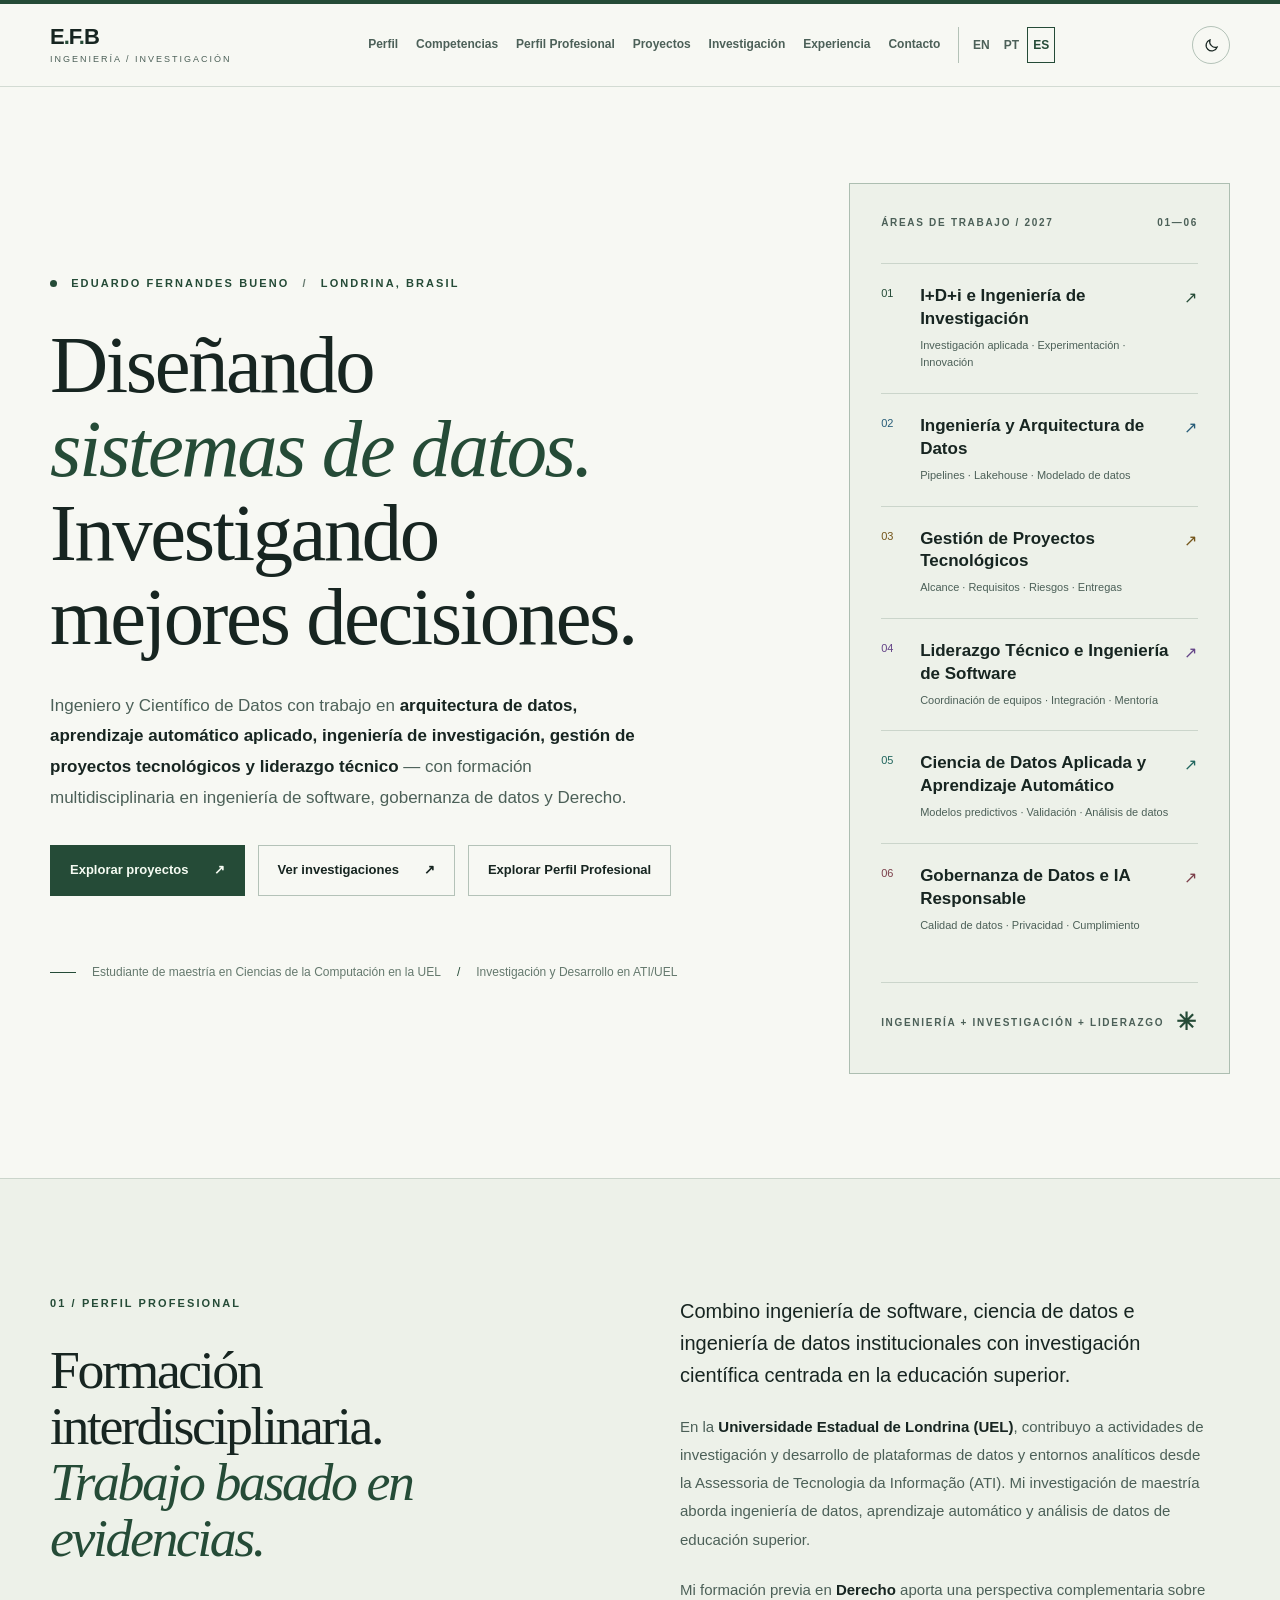
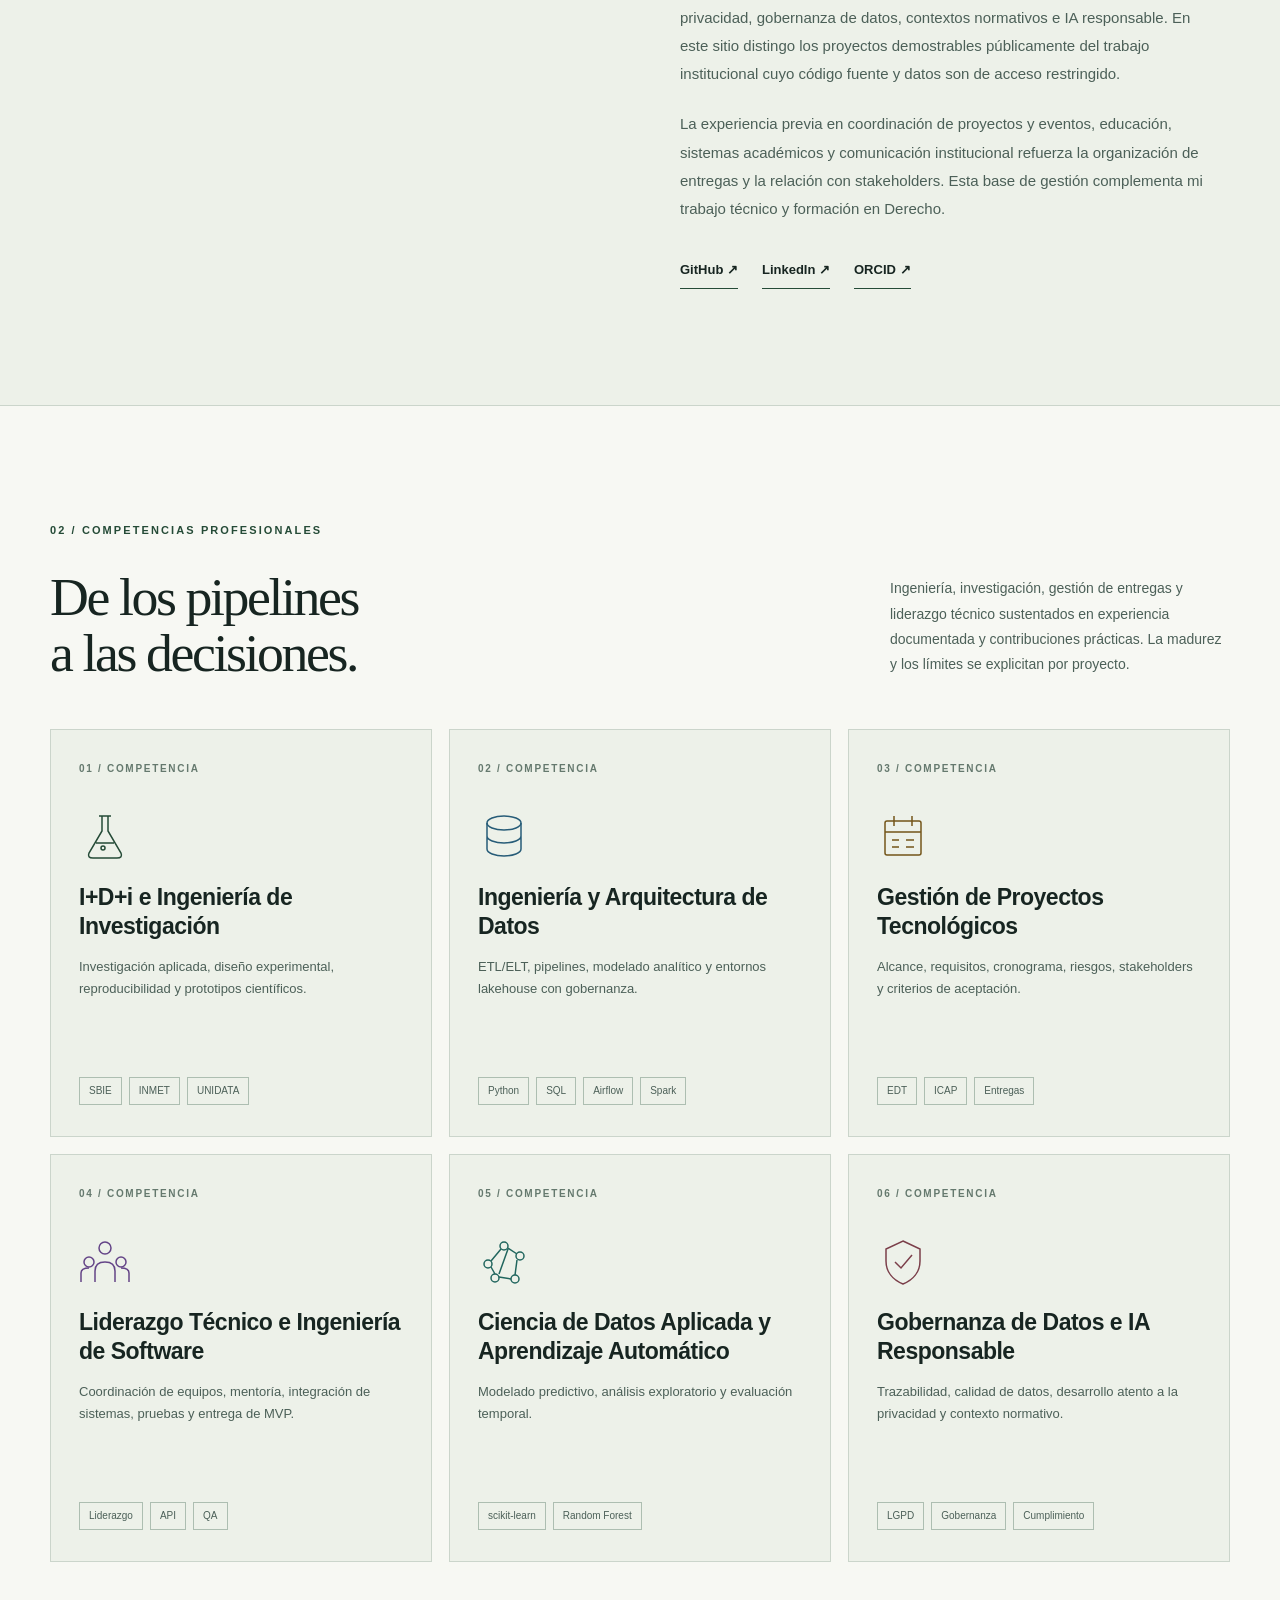
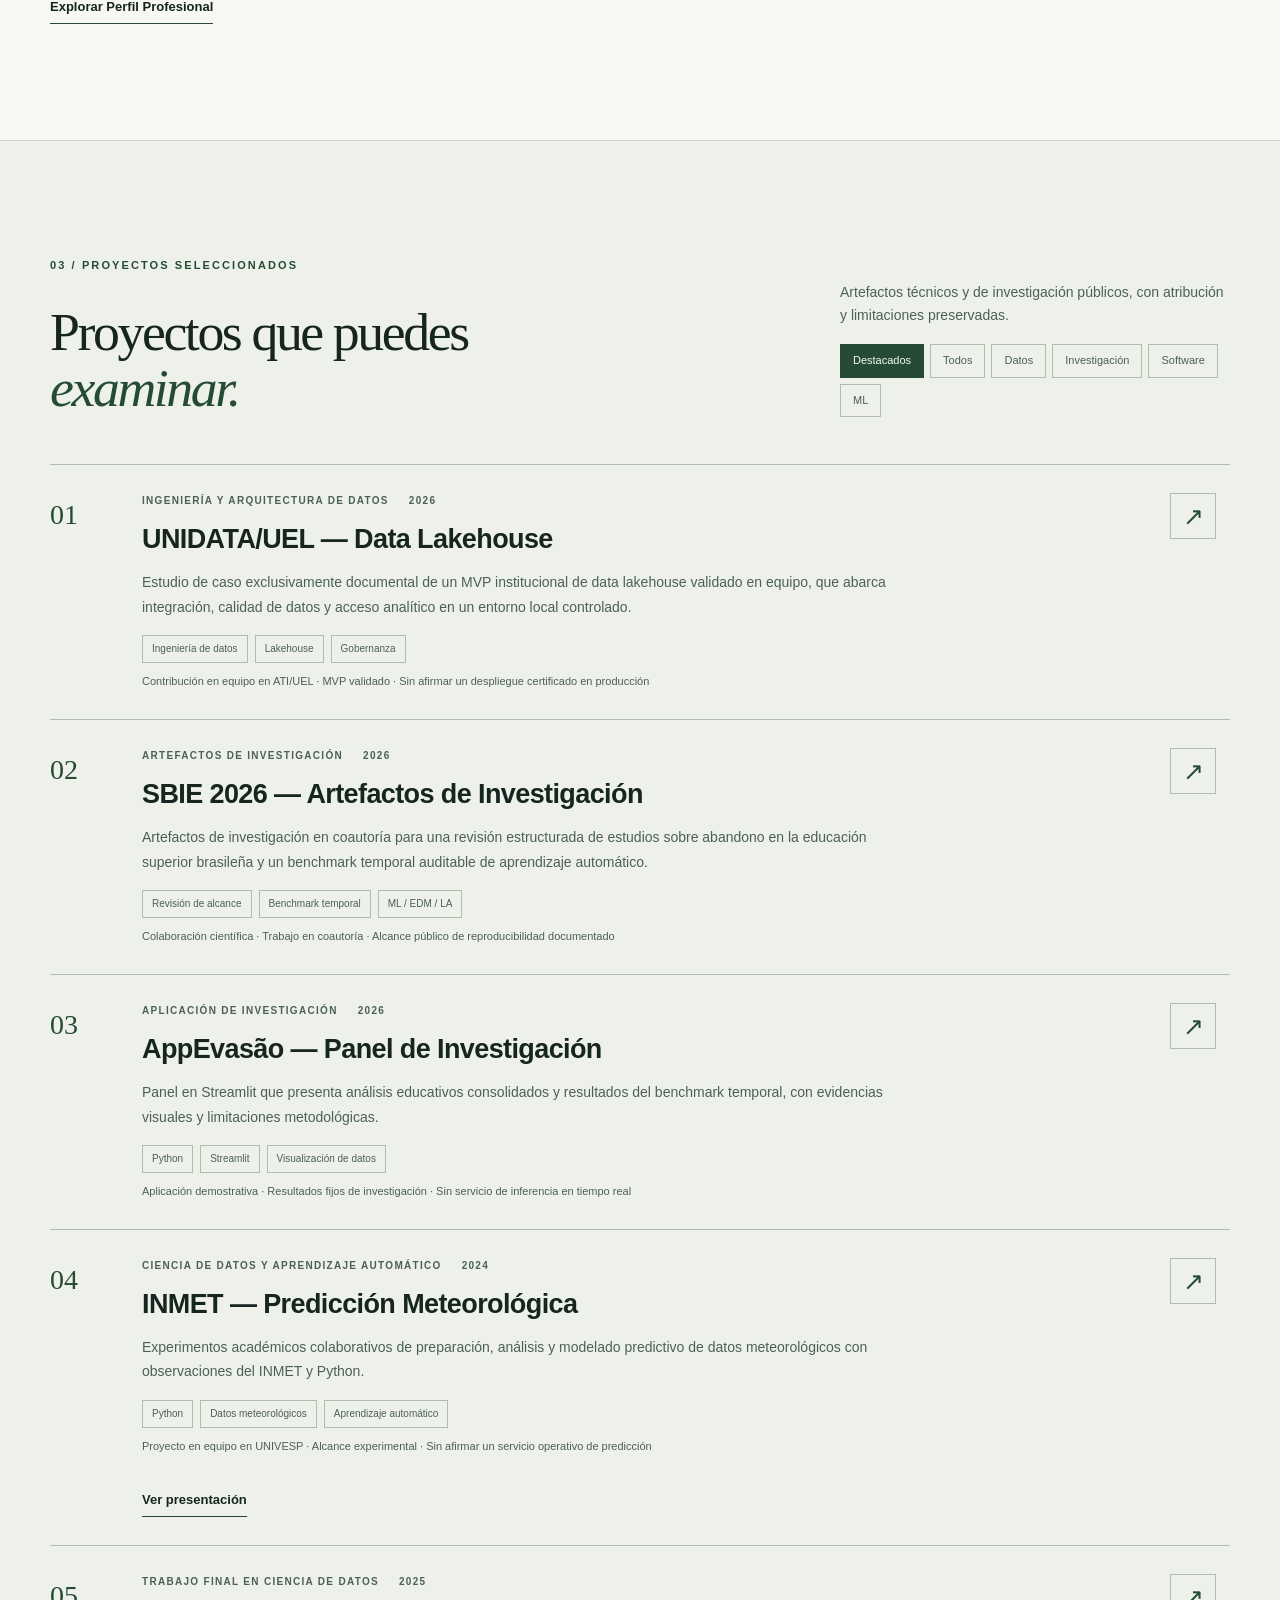
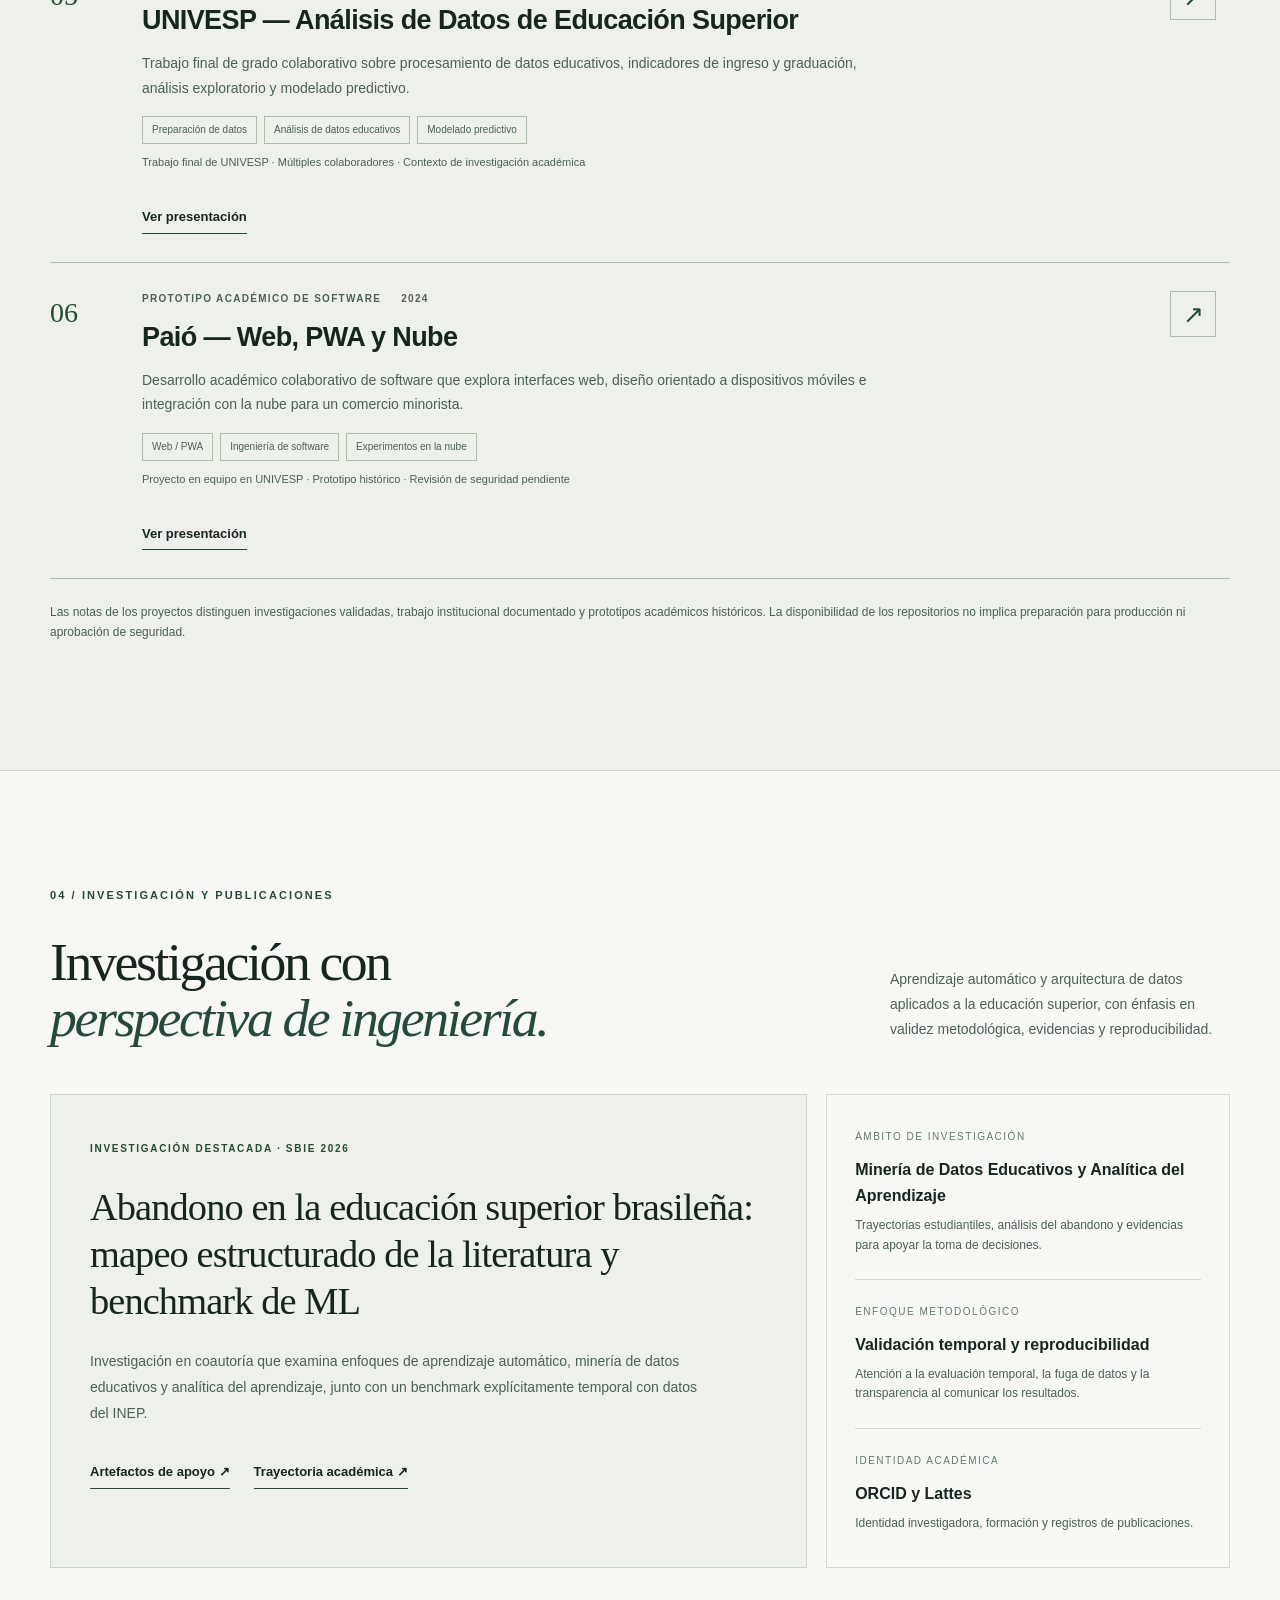
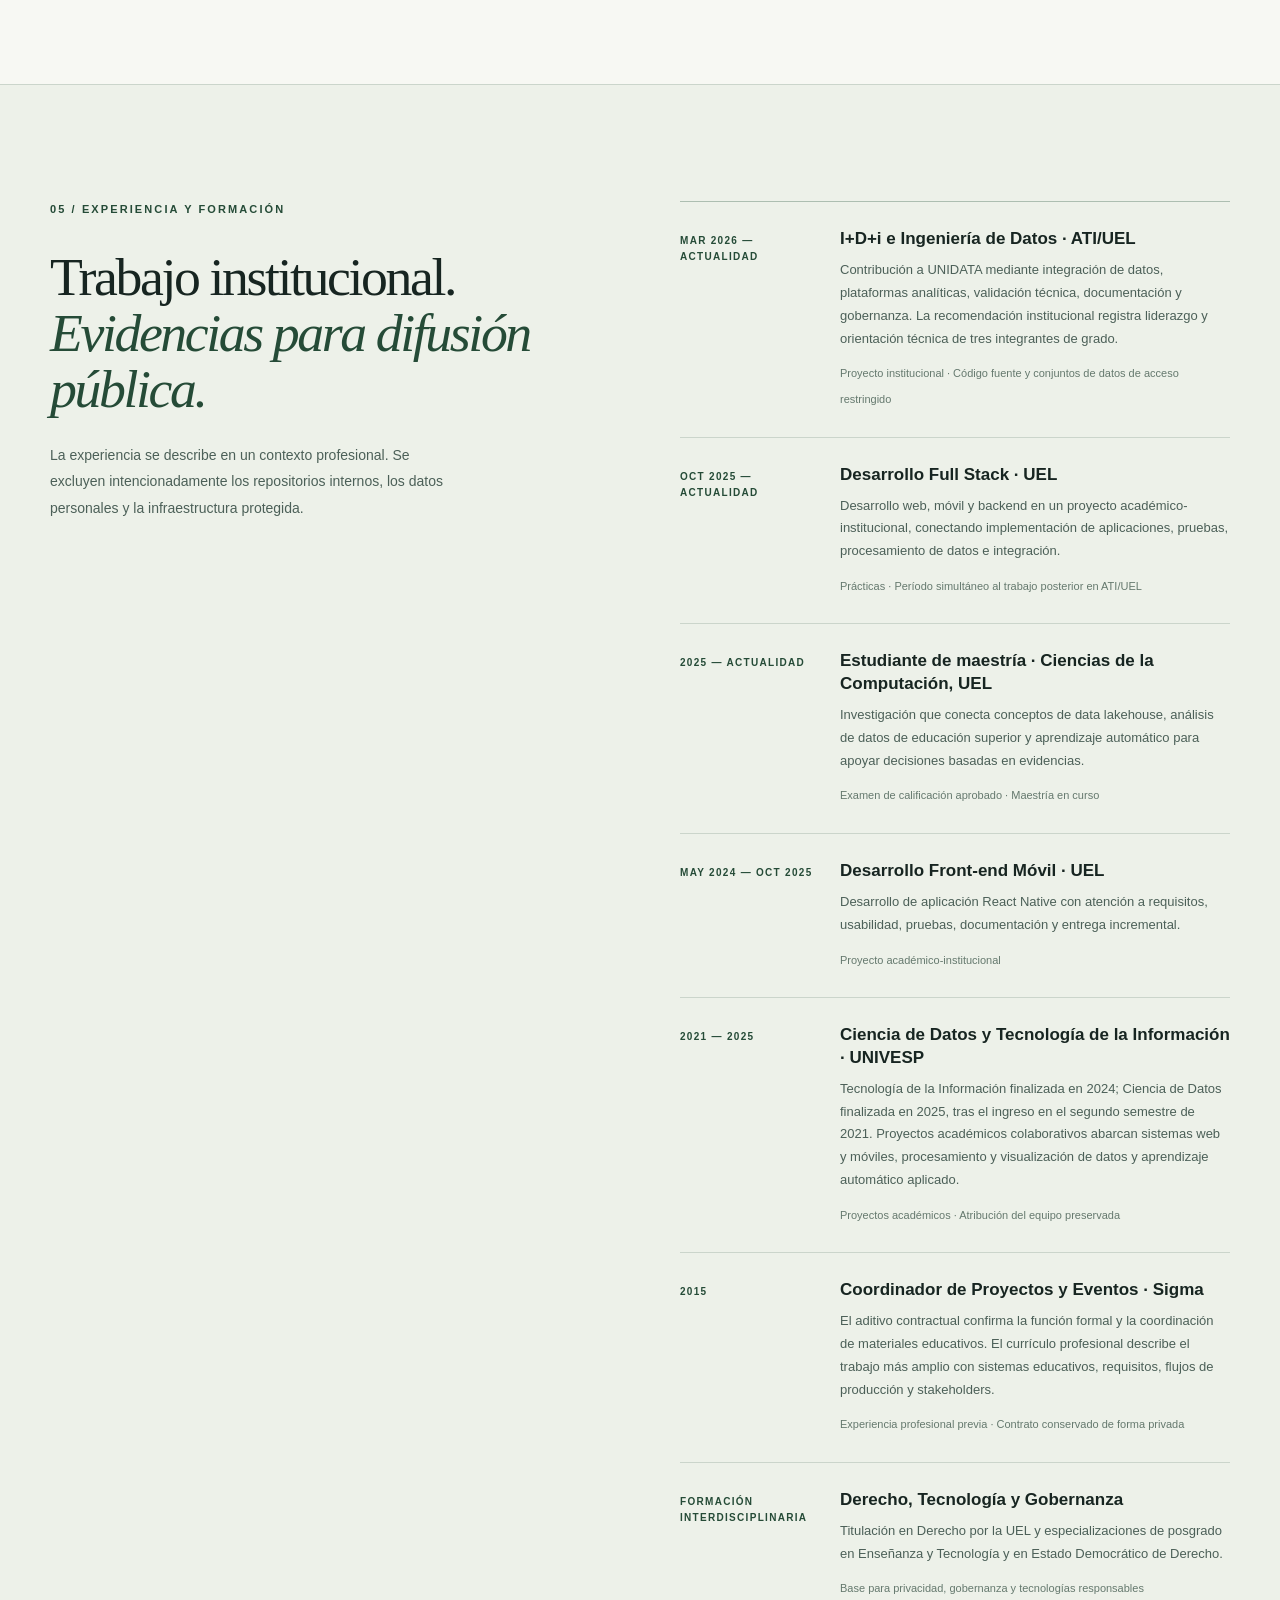
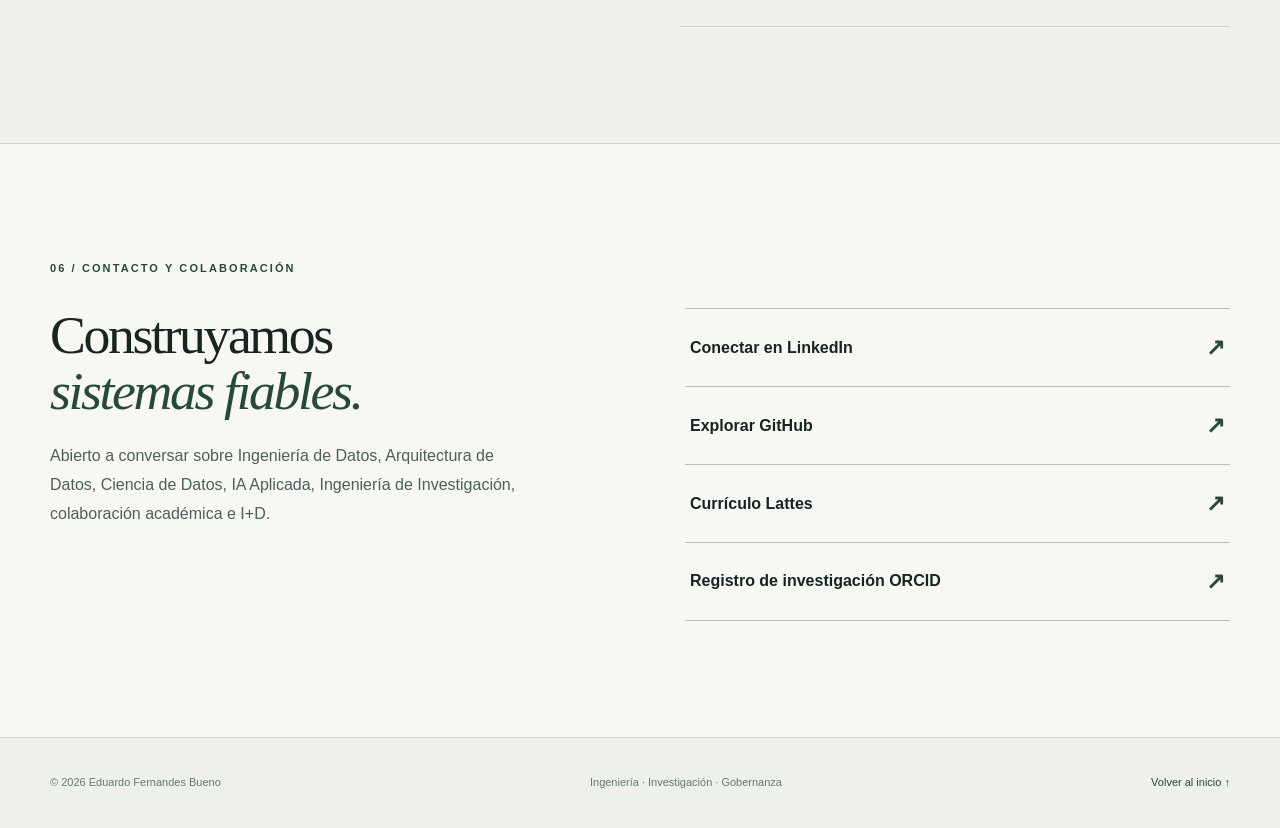
==== commit 37798148: "feat(portfolio): integrate verified academic project video references" ====
--- a/es/index.html
+++ b/es/index.html
@@ -180,7 +180,7 @@
               <h3>INMET — Predicción Meteorológica</h3>
               <p>Experimentos académicos colaborativos de preparación, análisis y modelado predictivo de datos meteorológicos con observaciones del INMET y Python.</p>
               <div class="project-tags"><span>Python</span><span>Datos meteorológicos</span><span>Aprendizaje automático</span></div>
-              <div class="project-note">Proyecto en equipo en UNIVESP · Alcance experimental · Sin afirmar un servicio operativo de predicción</div>
+              <div class="project-note">Proyecto en equipo en UNIVESP · Alcance experimental · Sin afirmar un servicio operativo de predicción</div><div class="inline-links video-evidence"><a href="https://youtu.be/aR6N6lBKUOk" target="_blank" rel="noopener noreferrer" aria-label="Ver presentación de Proyecto académico INMET en YouTube (se abre en una pestaña nueva)">Ver presentación</a></div>
             </div>
             <a class="project-link" href="https://github.com/eduardofernandesbueno/project-04-univesp-inmet-weather-forecasting-2024" target="_blank" rel="noopener noreferrer" aria-label="Abrir repositorio INMET — Predicción Meteorológica (se abre en una pestaña nueva)"><span aria-hidden="true">↗</span></a>
           </article>
@@ -191,7 +191,7 @@
               <h3>UNIVESP — Análisis de Datos de Educación Superior</h3>
               <p>Trabajo final de grado colaborativo sobre procesamiento de datos educativos, indicadores de ingreso y graduación, análisis exploratorio y modelado predictivo.</p>
               <div class="project-tags"><span>Preparación de datos</span><span>Análisis de datos educativos</span><span>Modelado predictivo</span></div>
-              <div class="project-note">Trabajo final de UNIVESP · Múltiples colaboradores · Contexto de investigación académica</div>
+              <div class="project-note">Trabajo final de UNIVESP · Múltiples colaboradores · Contexto de investigación académica</div><div class="inline-links video-evidence"><a href="https://youtu.be/R5JOzZOSf8U" target="_blank" rel="noopener noreferrer" aria-label="Ver presentación de Trabajo final de Ciencia de Datos de UNIVESP · 2025 en YouTube (se abre en una pestaña nueva)">Ver presentación</a></div>
             </div>
             <a class="project-link" href="https://github.com/eduardofernandesbueno/univesp-higher-education-dropout-2025" target="_blank" rel="noopener noreferrer" aria-label="Abrir repositorio UNIVESP — Análisis de Datos de Educación Superior (se abre en una pestaña nueva)"><span aria-hidden="true">↗</span></a>
           </article>
@@ -202,7 +202,7 @@
               <h3>Paió — Web, PWA y Nube</h3>
               <p>Desarrollo académico colaborativo de software que explora interfaces web, diseño orientado a dispositivos móviles e integración con la nube para un comercio minorista.</p>
               <div class="project-tags"><span>Web / PWA</span><span>Ingeniería de software</span><span>Experimentos en la nube</span></div>
-              <div class="project-note">Proyecto en equipo en UNIVESP · Prototipo histórico · Revisión de seguridad pendiente</div>
+              <div class="project-note">Proyecto en equipo en UNIVESP · Prototipo histórico · Revisión de seguridad pendiente</div><div class="inline-links video-evidence"><a href="https://youtu.be/LHl9hPPkEwA" target="_blank" rel="noopener noreferrer" aria-label="Ver presentación de Paió · Proyecto Integrador III en YouTube (se abre en una pestaña nueva)">Ver presentación</a></div>
             </div>
             <a class="project-link" href="https://github.com/eduardofernandesbueno/project-03-univesp-paio-pwa-cloud-app-2024" target="_blank" rel="noopener noreferrer" aria-label="Abrir repositorio Paió — Web, PWA y Nube (se abre en una pestaña nueva)"><span aria-hidden="true">↗</span></a>
           </article>
@@ -213,7 +213,7 @@
               <h3>Abandono en Educación Superior — Streamlit e INEP/MEC</h3>
               <p>Aplicación exploratoria de aprendizaje automático desarrollada en una asignatura de maestría de la UEL, que combina Python, Streamlit, Pandas y scikit-learn para analizar datos educativos y experimentar de forma interactiva con modelos usando datos del INEP/MEC.</p>
               <div class="project-tags"><span>Python</span><span>Streamlit</span><span>scikit-learn</span></div>
-              <div class="project-note">Prototipo experimental académico · Limitaciones de evaluación de modelos documentadas</div>
+              <div class="project-note">Prototipo experimental académico · Limitaciones de evaluación de modelos documentadas</div><div class="inline-links video-evidence"><a href="https://youtu.be/J4HJlpyYT8M" target="_blank" rel="noopener noreferrer" aria-label="Ver demostración de Prototipo UEL de ML con Streamlit de 2025 en YouTube (se abre en una pestaña nueva)">Ver demostración</a></div>
             </div>
             <a class="project-link" href="https://github.com/eduardofernandesbueno/streamlit-evasao-inep-2025" target="_blank" rel="noopener noreferrer" aria-label="Abrir repositorio Abandono en Educación Superior — Streamlit e INEP/MEC (se abre en una pestaña nueva)"><span aria-hidden="true">↗</span></a>
           </article>
@@ -246,7 +246,7 @@
               <h3>Paió — Web Full-Stack e Integración con la Nube</h3>
               <p>Proyecto colaborativo de UNIVESP que amplía una aplicación web de gestión de clientes con HTML5, CSS3, Bootstrap, JavaScript, PHP, MySQL, integración con Microsoft Azure y evaluación exploratoria de accesibilidad.</p>
               <div class="project-tags"><span>PHP</span><span>MySQL</span><span>Microsoft Azure</span></div>
-              <div class="project-note">Software académico colaborativo · Prototipo histórico y experimentos de integración con la nube</div>
+              <div class="project-note">Software académico colaborativo · Prototipo histórico y experimentos de integración con la nube</div><div class="inline-links video-evidence"><a href="https://youtu.be/U-pEDKSwSPA" target="_blank" rel="noopener noreferrer" aria-label="Ver presentación de Paió · Proyecto Integrador II en YouTube (se abre en una pestaña nueva)">Ver presentación</a></div>
             </div>
             <a class="project-link" href="https://github.com/eduardofernandesbueno/project-02-univesp-paio-web-cloud-2023" target="_blank" rel="noopener noreferrer" aria-label="Abrir repositorio Paió — Web Full-Stack e Integración con la Nube (se abre en una pestaña nueva)"><span aria-hidden="true">↗</span></a>
           </article>
@@ -257,7 +257,7 @@
               <h3>Paió — Aplicación Web de Gestión de Clientes</h3>
               <p>Prototipo inicial de aplicación web colaborativa de UNIVESP para el registro de clientes y la persistencia de datos relacionales con HTML5, CSS3, Bootstrap, PHP, SQL y MySQL.</p>
               <div class="project-tags"><span>PHP</span><span>MySQL</span><span>Bootstrap</span></div>
-              <div class="project-note">Prototipo académico colaborativo · Integración con base de datos local e implementación histórica</div>
+              <div class="project-note">Prototipo académico colaborativo · Integración con base de datos local e implementación histórica</div><div class="inline-links video-evidence"><a href="https://youtu.be/wp8_hPguMc8" target="_blank" rel="noopener noreferrer" aria-label="Ver presentación de Paió · Proyecto Integrador I en YouTube (se abre en una pestaña nueva)">Ver presentación</a></div>
             </div>
             <a class="project-link" href="https://github.com/eduardofernandesbueno/project-01-univesp-paio-customer-management-2023" target="_blank" rel="noopener noreferrer" aria-label="Abrir repositorio Paió — Aplicación Web de Gestión de Clientes (se abre en una pestaña nueva)"><span aria-hidden="true">↗</span></a>
           </article>
